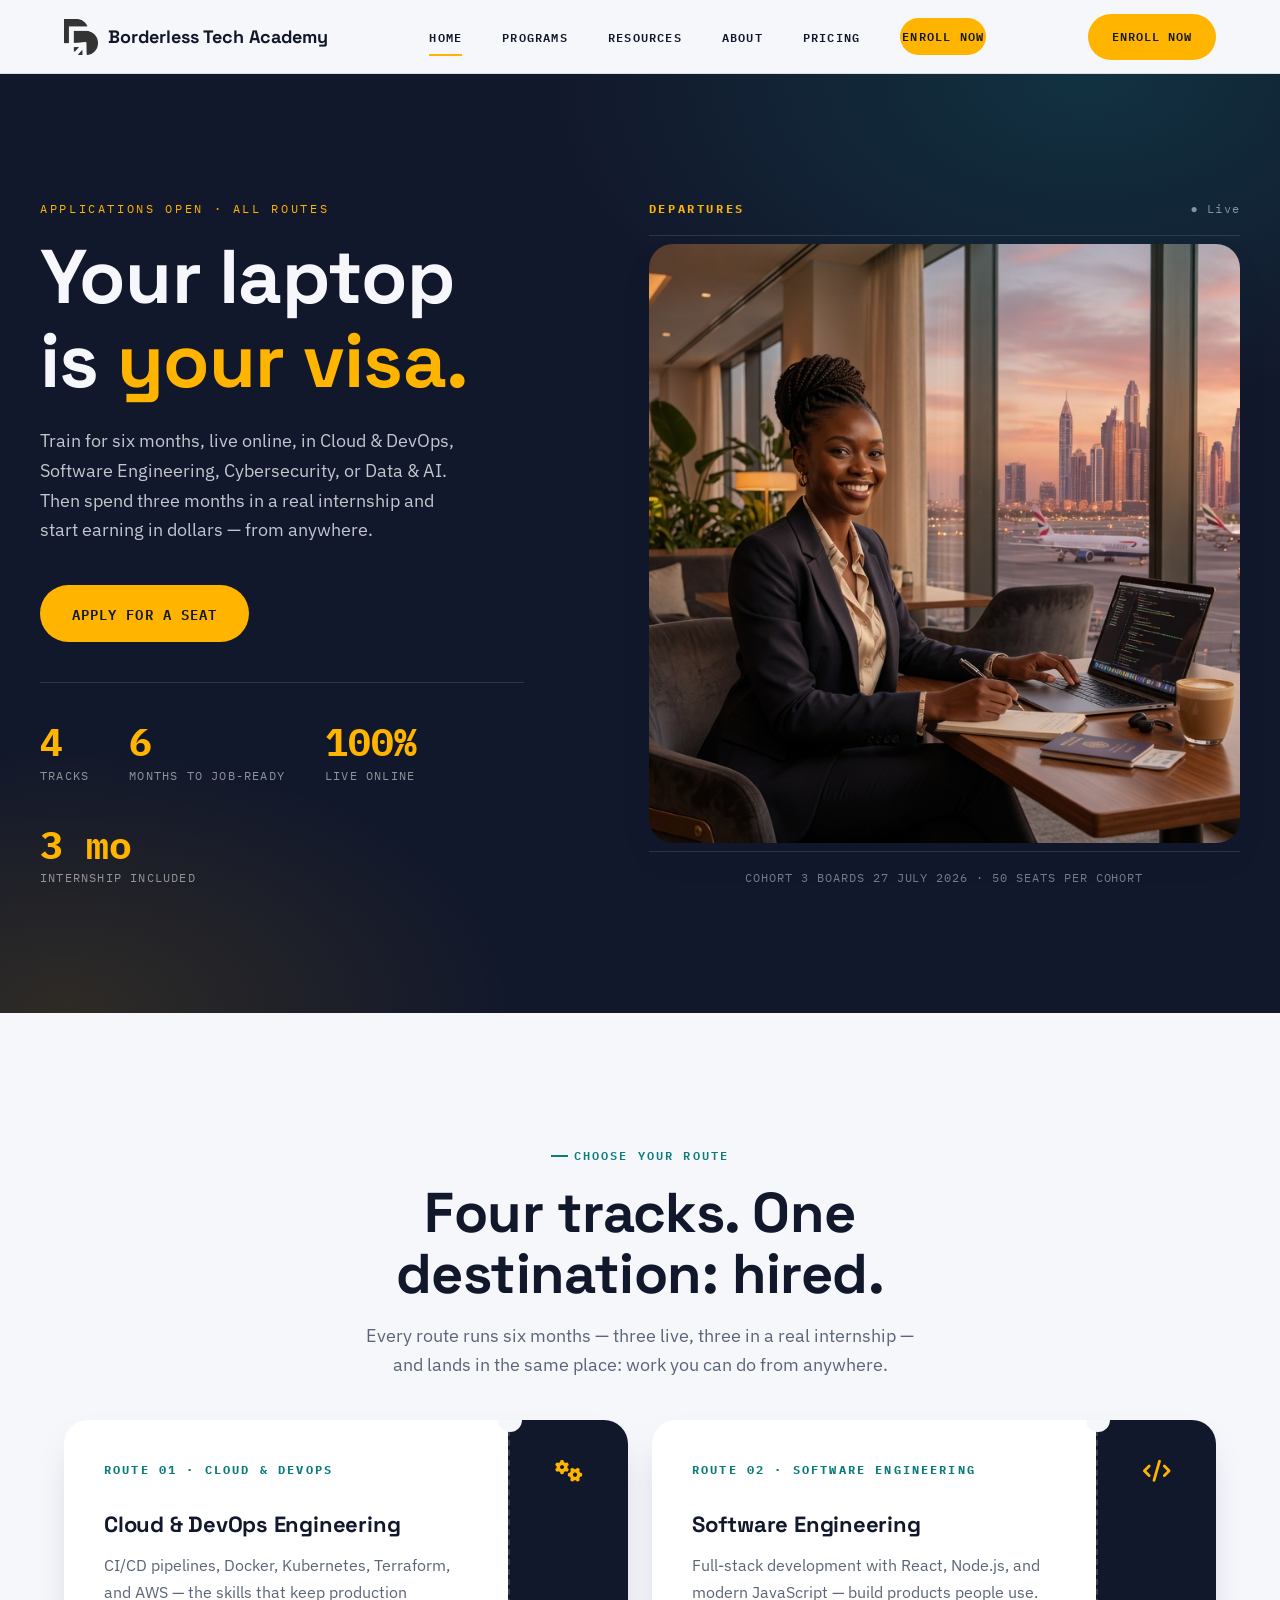
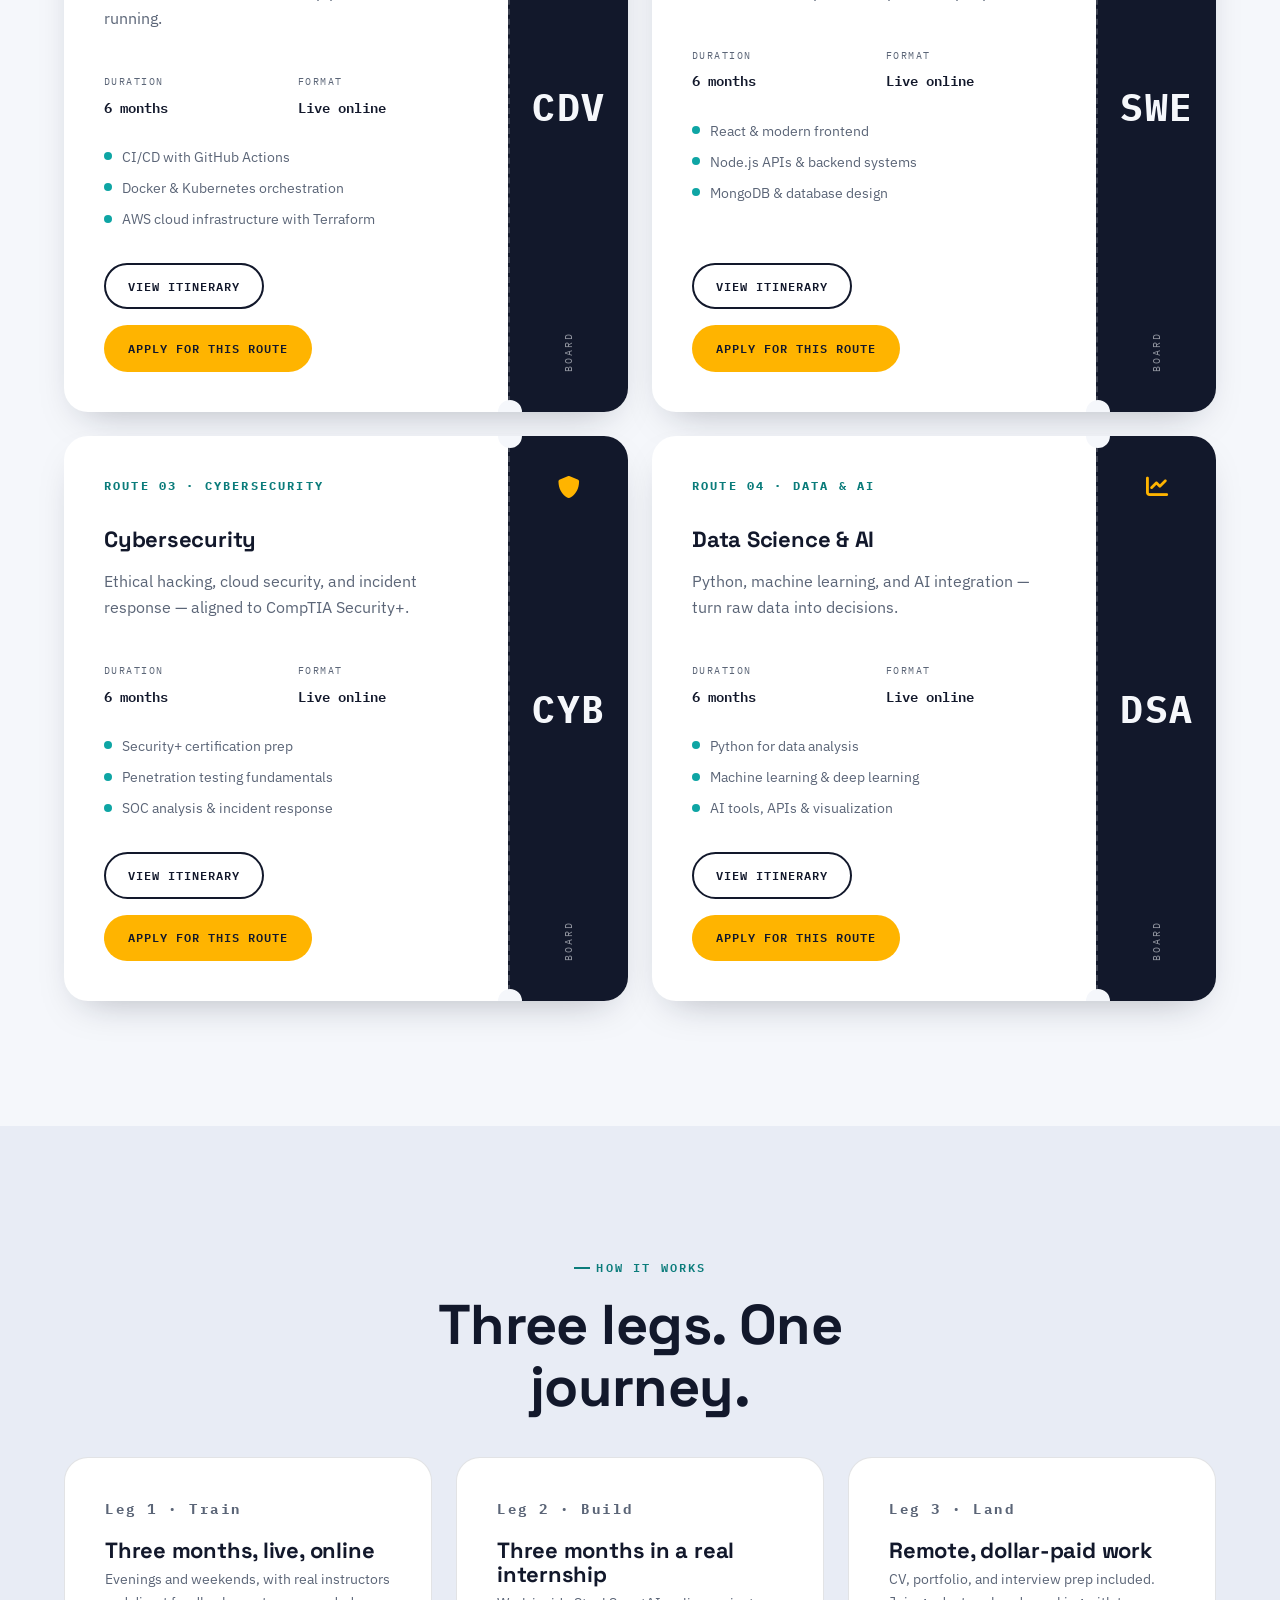
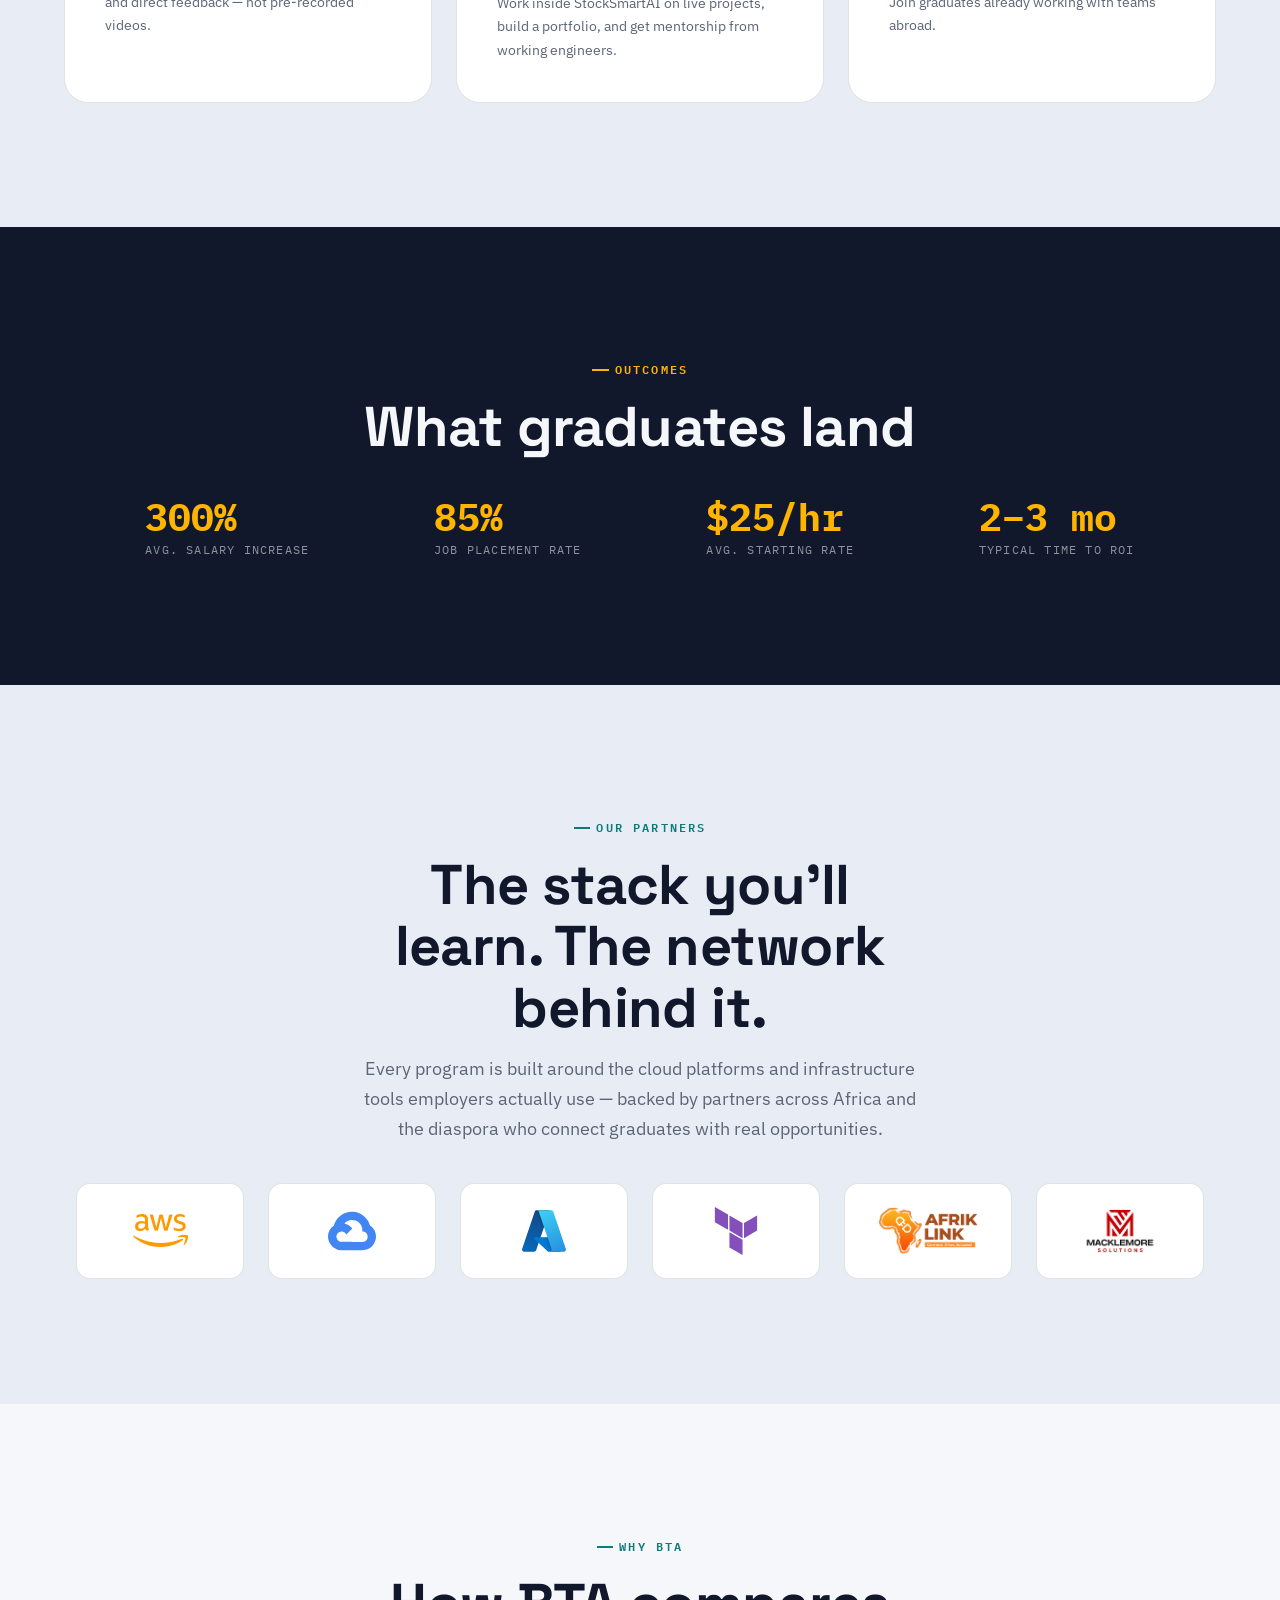
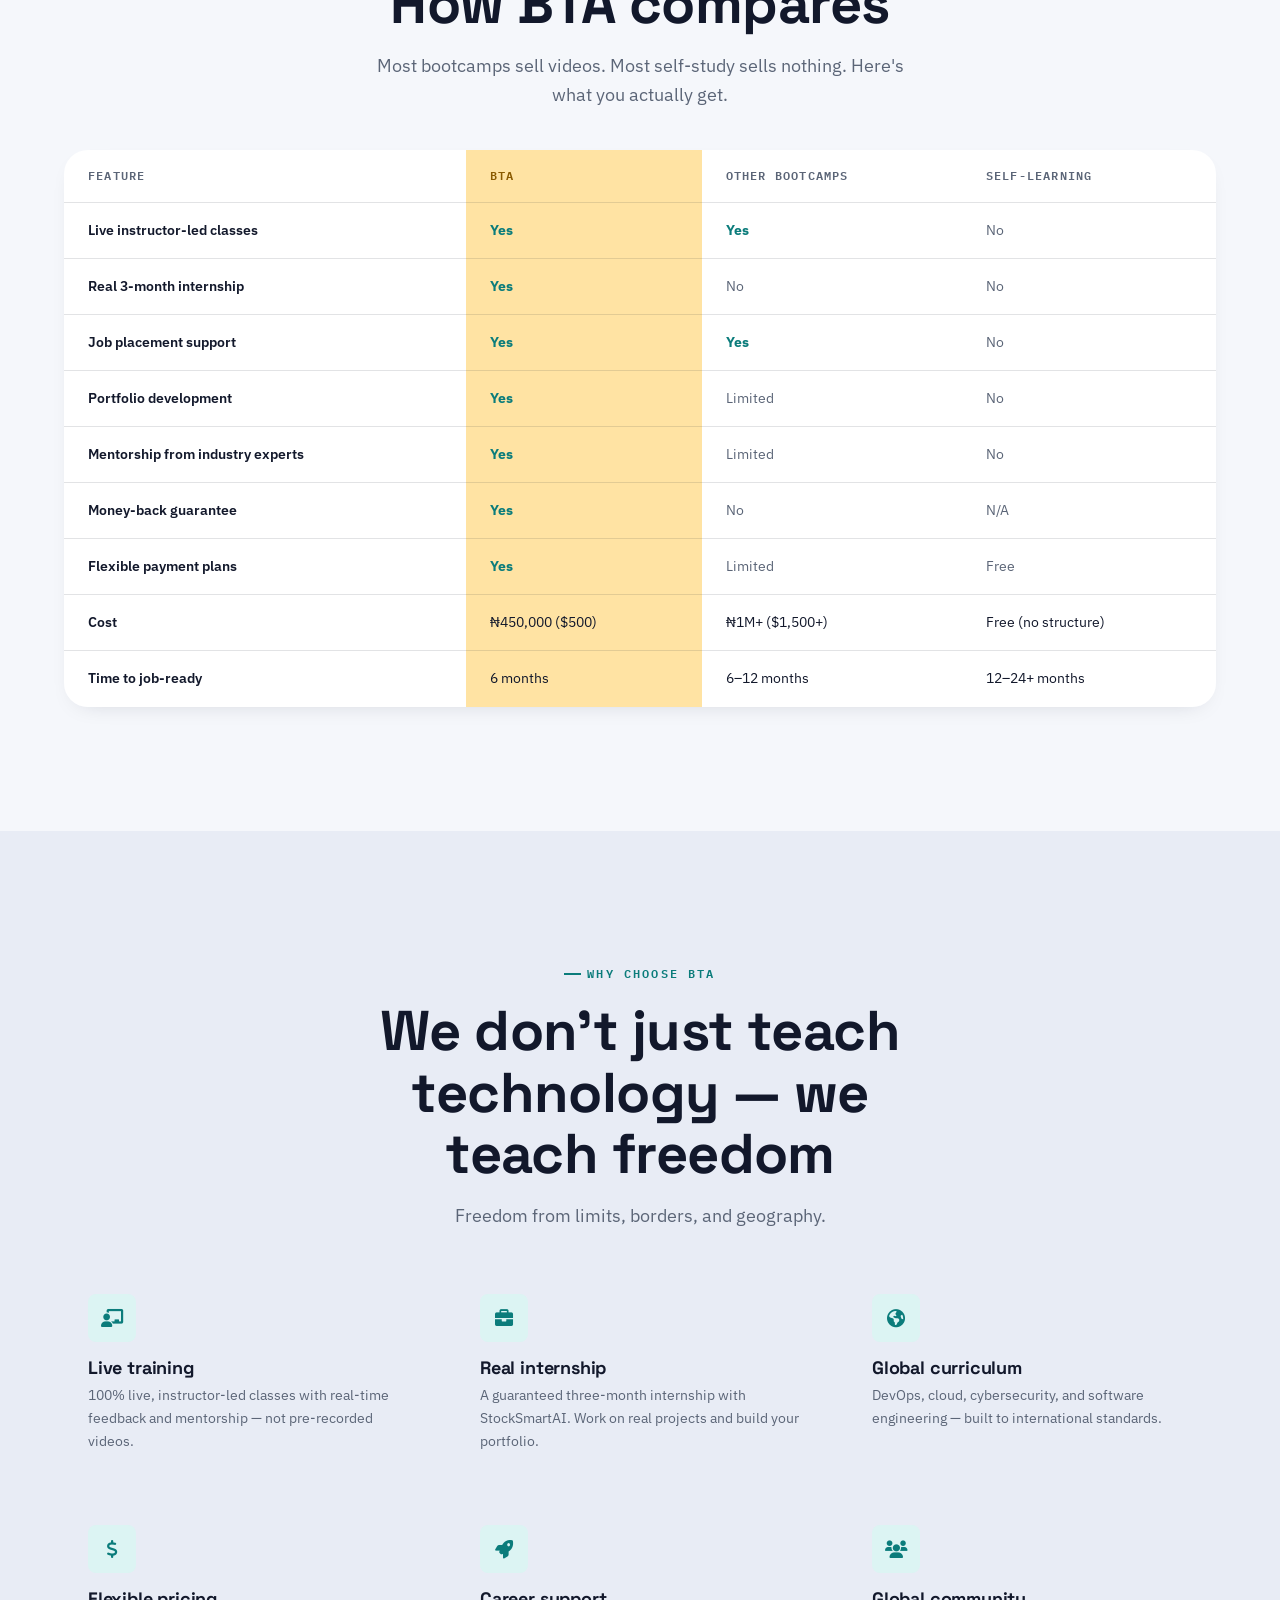
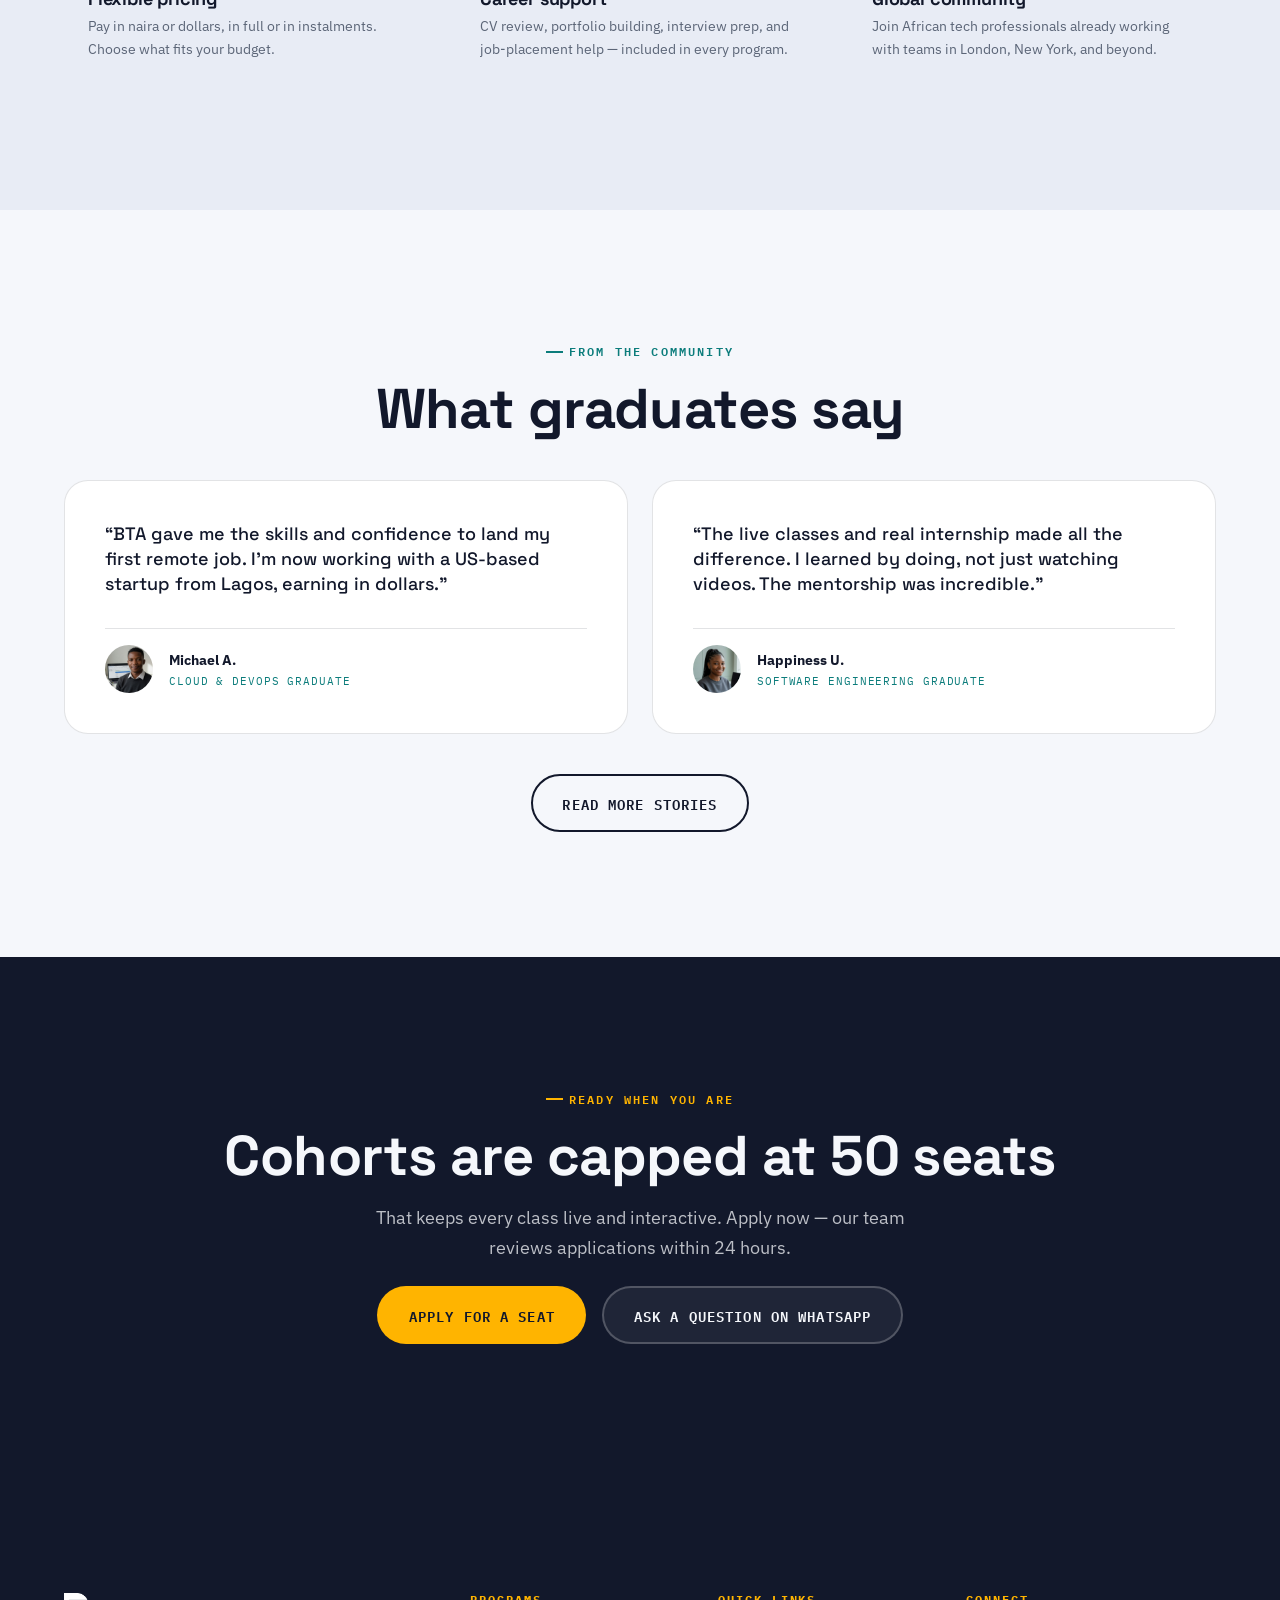
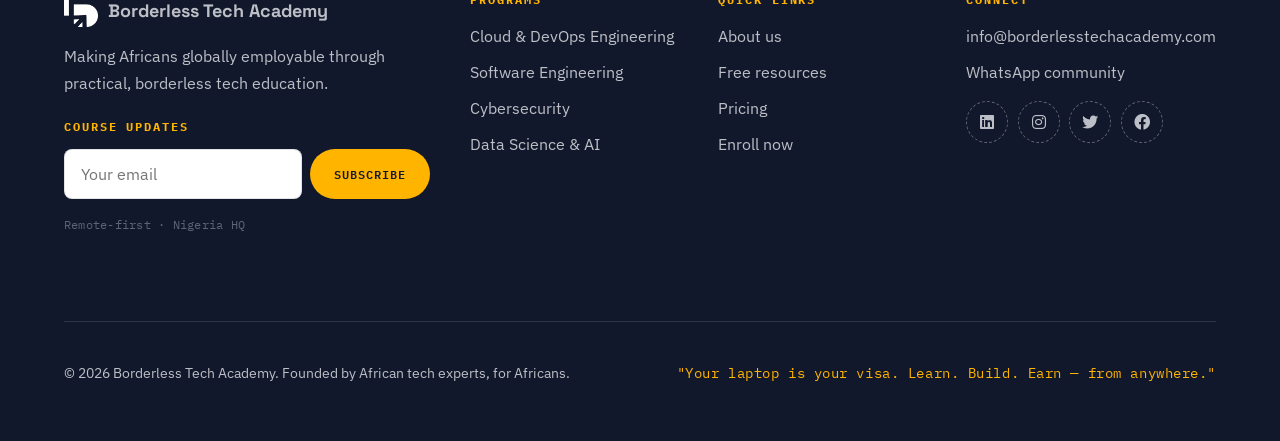
==== index.html @ c3135769 "added enhancements to the index and program pages" ====
<!DOCTYPE html>
<html lang="en">

<head>
    <meta charset="UTF-8">
    <meta name="viewport" content="width=device-width, initial-scale=1.0">
    <meta name="description"
        content="Train for six months, live online, in Cloud & DevOps, Software Engineering, Cybersecurity, or Data Science & AI. Get a 3-month internship and start earning in dollars — from anywhere in Africa.">
    <meta name="keywords"
        content="tech bootcamp Africa, learn coding Nigeria, DevOps training, software engineering course, cybersecurity certification, data science bootcamp, remote tech jobs, earn in dollars">
    <title>Borderless Tech Academy — Your Laptop Is Your Visa</title>

    <!-- Google tag (gtag.js) -->
    <script async src="https://www.googletagmanager.com/gtag/js?id=G-RQ1M56GVE9"></script>
    <script>
        window.dataLayer = window.dataLayer || [];
        function gtag() { dataLayer.push(arguments); }
        gtag('js', new Date());
        gtag('config', 'G-RQ1M56GVE9');
    </script>

    <!-- Facebook Pixel Code -->
    <script>
        !function (f, b, e, v, n, t, s) {
            if (f.fbq) return; n = f.fbq = function () {
                n.callMethod ?
                    n.callMethod.apply(n, arguments) : n.queue.push(arguments)
            };
            if (!f._fbq) f._fbq = n; n.push = n; n.loaded = !0; n.version = '2.0';
            n.queue = []; t = b.createElement(e); t.async = !0;
            t.src = v; s = b.getElementsByTagName(e)[0];
            s.parentNode.insertBefore(t, s)
        }(window, document, 'script',
            'https://connect.facebook.net/en_US/fbevents.js');
        fbq('init', 'YOUR_PIXEL_ID'); // Replace with actual Facebook Pixel ID
        fbq('track', 'PageView');
    </script>
    <noscript><img height="1" width="1" style="display:none"
            src="https://www.facebook.com/tr?id=YOUR_PIXEL_ID&ev=PageView&noscript=1" /></noscript>

    <link rel="preconnect" href="https://fonts.googleapis.com">
    <link rel="preconnect" href="https://fonts.gstatic.com" crossorigin>
    <link href="https://fonts.googleapis.com/css2?family=IBM+Plex+Mono:wght@400;500;600&family=IBM+Plex+Sans:ital,wght@0,400;0,500;0,600;0,700;1,400&family=Space+Grotesk:wght@500;600;700;800&display=swap" rel="stylesheet">
    <link rel="stylesheet" href="https://cdnjs.cloudflare.com/ajax/libs/font-awesome/6.0.0/css/all.min.css">
    <link rel="stylesheet" href="css/styles.css">
</head>

<body>

    <!-- Navigation -->
    <nav class="nav" aria-label="Primary">
        <div class="nav__inner">
            <a class="nav__brand" href="index.html">
                <img src="images/LOGO ICON (black).png" alt="" width="36" height="36">
                Borderless Tech Academy
            </a>
            <ul class="nav__links" id="nav-links">
                <li><a href="index.html">Home</a></li>
                <li><a href="programs.html">Programs</a></li>
                <li><a href="resources.html">Resources</a></li>
                <li><a href="about.html">About</a></li>
                <li><a href="pricing.html">Pricing</a></li>
                <li><a href="enroll.html" class="btn btn--primary btn--sm">Enroll now</a></li>
            </ul>
            <div class="nav__actions">
                <a class="btn btn--primary btn--sm" href="enroll.html">Enroll now</a>
            </div>
            <button class="nav__toggle" aria-label="Open menu" aria-expanded="false" aria-controls="nav-links">
                <svg viewBox="0 0 24 24" fill="none" stroke="currentColor" stroke-width="2" stroke-linecap="round"><line x1="3" y1="6" x2="21" y2="6"/><line x1="3" y1="12" x2="21" y2="12"/><line x1="3" y1="18" x2="21" y2="18"/></svg>
            </button>
        </div>
    </nav>

    <!-- Hero -->
    <header class="hero">
        <div class="container hero__inner">
            <div>
                <p class="hero__kicker">Applications open &middot; all routes</p>
                <h1>Your laptop is <span class="accent">your visa.</span></h1>
                <p class="hero__lead">Train for six months, live online, in Cloud &amp; DevOps, Software Engineering, Cybersecurity, or Data &amp; AI. Then spend three months in a real internship and start earning in dollars &mdash; from anywhere.</p>
                <div class="btn-row">
                    <a class="btn btn--primary" href="enroll.html">Apply for a seat</a>
                    <a class="btn btn--secondary" href="programs.html">See the routes</a>
                </div>
                <div class="hero__meta">
                    <div class="hero__meta-item"><span class="num">4</span><span class="label">Tracks</span></div>
                    <div class="hero__meta-item"><span class="num">6</span><span class="label">Months to job-ready</span></div>
                    <div class="hero__meta-item"><span class="num">100%</span><span class="label">Live online</span></div>
                    <div class="hero__meta-item"><span class="num">3 mo</span><span class="label">Internship included</span></div>
                </div>
            </div>
            <div class="board" data-board aria-label="Sample cohort departures">
                <div class="board__header">
                    <span class="board__title">Departures</span>
                    <span class="board__clock">&#9679; Live</span>
                </div>
                <img src="images/bta-hero-departures.jpg" alt="Confident young African professional working on her laptop in a luxurious modern global workspace overlooking a stunning city skyline at golden hour, embodying the power of 'your laptop is your visa' to remote opportunity and global careers" loading="lazy">
                <div class="board__foot">Cohort 3 boards 27 July 2026 &middot; 50 seats per cohort</div>
            </div>
        </div>
    </header>

    <!-- Programs preview -->
    <section class="section section--paper" id="programs-preview">
        <div class="container">
            <div class="section__head section__head--center">
                <p class="eyebrow">Choose your route</p>
                <h2>Four tracks. One destination: hired.</h2>
                <p class="lead">Every route runs six months &mdash; three live, three in a real internship &mdash; and lands in the same place: work you can do from anywhere.</p>
            </div>
            <div class="grid grid--2 reveal">
                <article class="ticket">
                    <div class="ticket__body">
                        <p class="ticket__route">Route 01 &middot; Cloud &amp; DevOps</p>
                        <h3 class="ticket__title">Cloud &amp; DevOps Engineering</h3>
                        <p class="muted">CI/CD pipelines, Docker, Kubernetes, Terraform, and AWS &mdash; the skills that keep production running.</p>
                        <div class="ticket__fields">
                            <div class="ticket__field"><span class="k">Duration</span><span class="v">6 months</span></div>
                            <div class="ticket__field"><span class="k">Format</span><span class="v">Live online</span></div>
                        </div>
                        <ul class="ticket__list">
                            <li>CI/CD with GitHub Actions</li>
                            <li>Docker &amp; Kubernetes orchestration</li>
                            <li>AWS cloud infrastructure with Terraform</li>
                        </ul>
                        <div class="ticket__actions">
                            <a class="btn btn--secondary btn--sm" href="programs.html#cloud-devops">View itinerary</a>
                            <a class="btn btn--primary btn--sm" href="enroll.html">Apply for this route</a>
                        </div>
                    </div>
                    <div class="ticket__stub">
                        <i class="fas fa-cogs ticket__stub-icon" aria-hidden="true"></i>
                        <span class="ticket__stub-code">CDV</span>
                        <span class="ticket__stub-label">Board</span>
                    </div>
                </article>

                <article class="ticket">
                    <div class="ticket__body">
                        <p class="ticket__route">Route 02 &middot; Software Engineering</p>
                        <h3 class="ticket__title">Software Engineering</h3>
                        <p class="muted">Full-stack development with React, Node.js, and modern JavaScript &mdash; build products people use.</p>
                        <div class="ticket__fields">
                            <div class="ticket__field"><span class="k">Duration</span><span class="v">6 months</span></div>
                            <div class="ticket__field"><span class="k">Format</span><span class="v">Live online</span></div>
                        </div>
                        <ul class="ticket__list">
                            <li>React &amp; modern frontend</li>
                            <li>Node.js APIs &amp; backend systems</li>
                            <li>MongoDB &amp; database design</li>
                        </ul>
                        <div class="ticket__actions">
                            <a class="btn btn--secondary btn--sm" href="programs.html#software-engineering">View itinerary</a>
                            <a class="btn btn--primary btn--sm" href="enroll.html">Apply for this route</a>
                        </div>
                    </div>
                    <div class="ticket__stub">
                        <i class="fas fa-code ticket__stub-icon" aria-hidden="true"></i>
                        <span class="ticket__stub-code">SWE</span>
                        <span class="ticket__stub-label">Board</span>
                    </div>
                </article>

                <article class="ticket">
                    <div class="ticket__body">
                        <p class="ticket__route">Route 03 &middot; Cybersecurity</p>
                        <h3 class="ticket__title">Cybersecurity</h3>
                        <p class="muted">Ethical hacking, cloud security, and incident response &mdash; aligned to CompTIA Security+.</p>
                        <div class="ticket__fields">
                            <div class="ticket__field"><span class="k">Duration</span><span class="v">6 months</span></div>
                            <div class="ticket__field"><span class="k">Format</span><span class="v">Live online</span></div>
                        </div>
                        <ul class="ticket__list">
                            <li>Security+ certification prep</li>
                            <li>Penetration testing fundamentals</li>
                            <li>SOC analysis &amp; incident response</li>
                        </ul>
                        <div class="ticket__actions">
                            <a class="btn btn--secondary btn--sm" href="programs.html#cybersecurity">View itinerary</a>
                            <a class="btn btn--primary btn--sm" href="enroll.html">Apply for this route</a>
                        </div>
                    </div>
                    <div class="ticket__stub">
                        <i class="fas fa-shield-alt ticket__stub-icon" aria-hidden="true"></i>
                        <span class="ticket__stub-code">CYB</span>
                        <span class="ticket__stub-label">Board</span>
                    </div>
                </article>

                <article class="ticket">
                    <div class="ticket__body">
                        <p class="ticket__route">Route 04 &middot; Data &amp; AI</p>
                        <h3 class="ticket__title">Data Science &amp; AI</h3>
                        <p class="muted">Python, machine learning, and AI integration &mdash; turn raw data into decisions.</p>
                        <div class="ticket__fields">
                            <div class="ticket__field"><span class="k">Duration</span><span class="v">6 months</span></div>
                            <div class="ticket__field"><span class="k">Format</span><span class="v">Live online</span></div>
                        </div>
                        <ul class="ticket__list">
                            <li>Python for data analysis</li>
                            <li>Machine learning &amp; deep learning</li>
                            <li>AI tools, APIs &amp; visualization</li>
                        </ul>
                        <div class="ticket__actions">
                            <a class="btn btn--secondary btn--sm" href="programs.html#data-ai">View itinerary</a>
                            <a class="btn btn--primary btn--sm" href="enroll.html">Apply for this route</a>
                        </div>
                    </div>
                    <div class="ticket__stub">
                        <i class="fas fa-chart-line ticket__stub-icon" aria-hidden="true"></i>
                        <span class="ticket__stub-code">DSA</span>
                        <span class="ticket__stub-label">Board</span>
                    </div>
                </article>
            </div>
        </div>
    </section>

    <!-- Itinerary -->
    <section class="section section--alt">
        <div class="container">
            <div class="section__head section__head--center">
                <p class="eyebrow">How it works</p>
                <h2>Three legs. One journey.</h2>
            </div>
            <div class="itinerary reveal">
                <div class="leg">
                    <p class="leg__num">Leg 1 &middot; Train</p>
                    <h3>Three months, live, online</h3>
                    <p>Evenings and weekends, with real instructors and direct feedback &mdash; not pre-recorded videos.</p>
                </div>
                <div class="leg">
                    <p class="leg__num">Leg 2 &middot; Build</p>
                    <h3>Three months in a real internship</h3>
                    <p>Work inside StockSmartAI on live projects, build a portfolio, and get mentorship from working engineers.</p>
                </div>
                <div class="leg">
                    <p class="leg__num">Leg 3 &middot; Land</p>
                    <h3>Remote, dollar-paid work</h3>
                    <p>CV, portfolio, and interview prep included. Join graduates already working with teams abroad.</p>
                </div>
            </div>
        </div>
    </section>

    <!-- Impact -->
    <section class="section section--dark">
        <div class="container">
            <div class="section__head section__head--center">
                <p class="eyebrow">Outcomes</p>
                <h2>What graduates land</h2>
            </div>
            <div class="hero__meta reveal" style="border-top:none; padding-top:0; justify-content:center; gap: var(--space-2xl);">
                <div class="hero__meta-item"><span class="num">300%</span><span class="label">Avg. salary increase</span></div>
                <div class="hero__meta-item"><span class="num">85%</span><span class="label">Job placement rate</span></div>
                <div class="hero__meta-item"><span class="num">$25/hr</span><span class="label">Avg. starting rate</span></div>
                <div class="hero__meta-item"><span class="num">2&ndash;3 mo</span><span class="label">Typical time to ROI</span></div>
            </div>
        </div>
    </section>

    <!-- Partners -->
    <section class="section section--alt">
        <div class="container">
            <div class="section__head section__head--center">
                <p class="eyebrow">Our partners</p>
                <h2>The stack you'll learn. The network behind it.</h2>
                <p class="lead">Every program is built around the cloud platforms and infrastructure tools employers actually use &mdash; backed by partners across Africa and the diaspora who connect graduates with real opportunities.</p>
            </div>
            <div class="partners reveal">
                <div class="partner"><i class="fab fa-aws" aria-hidden="true"></i><span class="visually-hidden">Amazon Web Services</span></div>
                <div class="partner"><img src="images/partners/gcp.svg" alt="Google Cloud" loading="lazy"></div>
                <div class="partner"><img src="images/partners/azure.svg" alt="Microsoft Azure" loading="lazy"></div>
                <div class="partner"><img src="images/partners/terraform.svg" alt="Terraform" loading="lazy"></div>
                <div class="partner"><img src="images/partners/afriklink.png" alt="AfrikLink" loading="lazy"></div>
                <div class="partner"><img src="images/partners/macklemore.png" alt="Macklemore Solutions" loading="lazy"></div>
            </div>
        </div>
    </section>

    <!-- Comparison -->
    <section class="section section--paper">
        <div class="container">
            <div class="section__head section__head--center">
                <p class="eyebrow">Why BTA</p>
                <h2>How BTA compares</h2>
                <p class="lead">Most bootcamps sell videos. Most self-study sells nothing. Here's what you actually get.</p>
            </div>
            <div class="compare-wrap reveal">
                <table class="compare">
                    <thead>
                        <tr>
                            <th>Feature</th>
                            <th class="is-highlight">BTA</th>
                            <th>Other bootcamps</th>
                            <th>Self-learning</th>
                        </tr>
                    </thead>
                    <tbody>
                        <tr>
                            <td>Live instructor-led classes</td>
                            <td class="is-highlight yes">Yes</td>
                            <td class="yes">Yes</td>
                            <td class="no">No</td>
                        </tr>
                        <tr>
                            <td>Real 3-month internship</td>
                            <td class="is-highlight yes">Yes</td>
                            <td class="no">No</td>
                            <td class="no">No</td>
                        </tr>
                        <tr>
                            <td>Job placement support</td>
                            <td class="is-highlight yes">Yes</td>
                            <td class="yes">Yes</td>
                            <td class="no">No</td>
                        </tr>
                        <tr>
                            <td>Portfolio development</td>
                            <td class="is-highlight yes">Yes</td>
                            <td class="no">Limited</td>
                            <td class="no">No</td>
                        </tr>
                        <tr>
                            <td>Mentorship from industry experts</td>
                            <td class="is-highlight yes">Yes</td>
                            <td class="no">Limited</td>
                            <td class="no">No</td>
                        </tr>
                        <tr>
                            <td>Money-back guarantee</td>
                            <td class="is-highlight yes">Yes</td>
                            <td class="no">No</td>
                            <td class="no">N/A</td>
                        </tr>
                        <tr>
                            <td>Flexible payment plans</td>
                            <td class="is-highlight yes">Yes</td>
                            <td class="no">Limited</td>
                            <td class="no">Free</td>
                        </tr>
                        <tr>
                            <td>Cost</td>
                            <td class="is-highlight">&#8358;450,000 ($500)</td>
                            <td>&#8358;1M+ ($1,500+)</td>
                            <td>Free (no structure)</td>
                        </tr>
                        <tr>
                            <td>Time to job-ready</td>
                            <td class="is-highlight">6 months</td>
                            <td>6&ndash;12 months</td>
                            <td>12&ndash;24+ months</td>
                        </tr>
                    </tbody>
                </table>
            </div>
        </div>
    </section>

    <!-- Why choose BTA -->
    <section class="section section--alt">
        <div class="container">
            <div class="section__head section__head--center">
                <p class="eyebrow">Why choose BTA</p>
                <h2>We don't just teach technology &mdash; we teach freedom</h2>
                <p class="lead">Freedom from limits, borders, and geography.</p>
            </div>
            <div class="grid grid--3 reveal">
                <div class="feature">
                    <div class="feature__icon"><i class="fas fa-chalkboard-teacher" aria-hidden="true"></i></div>
                    <h3>Live training</h3>
                    <p>100% live, instructor-led classes with real-time feedback and mentorship &mdash; not pre-recorded videos.</p>
                </div>
                <div class="feature">
                    <div class="feature__icon"><i class="fas fa-briefcase" aria-hidden="true"></i></div>
                    <h3>Real internship</h3>
                    <p>A guaranteed three-month internship with StockSmartAI. Work on real projects and build your portfolio.</p>
                </div>
                <div class="feature">
                    <div class="feature__icon"><i class="fas fa-globe-americas" aria-hidden="true"></i></div>
                    <h3>Global curriculum</h3>
                    <p>DevOps, cloud, cybersecurity, and software engineering &mdash; built to international standards.</p>
                </div>
                <div class="feature">
                    <div class="feature__icon"><i class="fas fa-dollar-sign" aria-hidden="true"></i></div>
                    <h3>Flexible pricing</h3>
                    <p>Pay in naira or dollars, in full or in instalments. Choose what fits your budget.</p>
                </div>
                <div class="feature">
                    <div class="feature__icon"><i class="fas fa-rocket" aria-hidden="true"></i></div>
                    <h3>Career support</h3>
                    <p>CV review, portfolio building, interview prep, and job-placement help &mdash; included in every program.</p>
                </div>
                <div class="feature">
                    <div class="feature__icon"><i class="fas fa-users" aria-hidden="true"></i></div>
                    <h3>Global community</h3>
                    <p>Join African tech professionals already working with teams in London, New York, and beyond.</p>
                </div>
            </div>
        </div>
    </section>

    <!-- Testimonials -->
    <section class="section section--paper">
        <div class="container">
            <div class="section__head section__head--center">
                <p class="eyebrow">From the community</p>
                <h2>What graduates say</h2>
            </div>
            <div class="grid grid--2 reveal">
                <article class="testimonial">
                    <p class="testimonial__quote">&ldquo;BTA gave me the skills and confidence to land my first remote job. I'm now working with a US-based startup from Lagos, earning in dollars.&rdquo;</p>
                    <div class="testimonial__person">
                        <img src="images/bta-devops-headshot-02.jpg" alt="Michael A., Borderless Tech Academy Cloud &amp; DevOps graduate" loading="lazy">
                        <div>
                            <div class="name">Michael A.</div>
                            <div class="role">Cloud &amp; DevOps graduate</div>
                        </div>
                    </div>
                </article>
                <article class="testimonial">
                    <p class="testimonial__quote">&ldquo;The live classes and real internship made all the difference. I learned by doing, not just watching videos. The mentorship was incredible.&rdquo;</p>
                    <div class="testimonial__person">
                        <img src="images/bta-student-headshot-01.jpg" alt="Happiness U., Borderless Tech Academy Software Engineering graduate" loading="lazy">
                        <div>
                            <div class="name">Happiness U.</div>
                            <div class="role">Software Engineering graduate</div>
                        </div>
                    </div>
                </article>
            </div>
            <p class="text-center mt-lg"><a class="btn btn--secondary" href="about.html#testimonials">Read more stories</a></p>
        </div>
    </section>

    <!-- Final CTA -->
    <section class="section section--dark">
        <div class="container text-center">
            <p class="eyebrow" style="justify-content:center;">Ready when you are</p>
            <h2>Cohorts are capped at 50 seats</h2>
            <p class="lead" style="margin-inline:auto; max-width:50ch;">That keeps every class live and interactive. Apply now &mdash; our team reviews applications within 24 hours.</p>
            <div class="btn-row" style="justify-content:center; margin-top: var(--space-md);">
                <a class="btn btn--primary" href="enroll.html">Apply for a seat</a>
                <a class="btn btn--ghost" href="https://wa.me/2348103734621" target="_blank" rel="noopener">Ask a question on WhatsApp</a>
            </div>
        </div>
    </section>

    <!-- Footer -->
    <footer class="footer">
        <div class="container">
            <div class="footer__grid">
                <div>
                    <a class="footer__brand" href="index.html">
                        <img src="images/LOGO ICON (white).png" alt="" width="34" height="34">
                        Borderless Tech Academy
                    </a>
                    <p>Making Africans globally employable through practical, borderless tech education.</p>
                    <h4 style="margin-top: var(--space-md);">Course updates</h4>
                    <form class="newsletter-form" data-formspree data-success="Subscribed — watch your inbox." action="https://formspree.io/f/movygqnj" method="POST">
                        <input type="hidden" name="form_type" value="newsletter">
                        <div class="field" style="flex-direction:row; gap:0.5rem;">
                            <label class="visually-hidden" for="newsletter-email">Email address</label>
                            <input type="email" id="newsletter-email" name="email" placeholder="Your email" required style="flex:1;">
                            <button type="submit" class="btn btn--primary btn--sm">Subscribe</button>
                        </div>
                        <p class="form-status" role="status"></p>
                    </form>
                    <p class="form-note" style="margin-top: var(--space-sm);">Remote-first &middot; Nigeria HQ</p>
                </div>
                <div>
                    <h4>Programs</h4>
                    <ul>
                        <li><a href="programs.html#cloud-devops">Cloud &amp; DevOps Engineering</a></li>
                        <li><a href="programs.html#software-engineering">Software Engineering</a></li>
                        <li><a href="programs.html#cybersecurity">Cybersecurity</a></li>
                        <li><a href="programs.html#data-ai">Data Science &amp; AI</a></li>
                    </ul>
                </div>
                <div>
                    <h4>Quick links</h4>
                    <ul>
                        <li><a href="about.html">About us</a></li>
                        <li><a href="resources.html">Free resources</a></li>
                        <li><a href="pricing.html">Pricing</a></li>
                        <li><a href="enroll.html">Enroll now</a></li>
                    </ul>
                </div>
                <div>
                    <h4>Connect</h4>
                    <ul>
                        <li><a href="mailto:info@borderlesstechacademy.com">info@borderlesstechacademy.com</a></li>
                        <li><a href="https://wa.me/2348103734621" target="_blank" rel="noopener">WhatsApp community</a></li>
                    </ul>
                    <div class="stamps">
                        <a href="https://www.linkedin.com/company/borderlesstechacademy" target="_blank" rel="noopener" aria-label="LinkedIn"><i class="fab fa-linkedin" aria-hidden="true"></i></a>
                        <a href="https://www.instagram.com/borderlesstechacademy" target="_blank" rel="noopener" aria-label="Instagram"><i class="fab fa-instagram" aria-hidden="true"></i></a>
                        <a href="https://x.com/bta_tech_99" target="_blank" rel="noopener" aria-label="X (Twitter)"><i class="fab fa-twitter" aria-hidden="true"></i></a>
                        <a href="https://facebook.com/borderlesstechacademe" target="_blank" rel="noopener" aria-label="Facebook"><i class="fab fa-facebook" aria-hidden="true"></i></a>
                    </div>
                </div>
            </div>
            <div class="footer__bottom">
                <p>&copy; 2026 Borderless Tech Academy. Founded by African tech experts, for Africans.</p>
                <p class="footer__tagline">"Your laptop is your visa. Learn. Build. Earn &mdash; from anywhere."</p>
            </div>
        </div>
    </footer>

    <!-- Mobile sticky CTA -->
    <div class="sticky-cta">
        <span>50 seats per cohort &middot; apply today</span>
        <a class="btn btn--primary btn--sm" href="enroll.html">Apply now</a>
    </div>

    <script src="js/main.js"></script>
</body>

</html>
---- css/styles.css ----
/* =================================================================
   Borderless Tech Academy — Design System
   Concept: "Your Laptop Is Your Visa" — a departures-board /
   boarding-pass visual language for a global remote-tech academy.
   ================================================================= */

:root {
  /* ---- Color tokens ---- */
  --ink: #12182B;          /* night-sky navy — primary dark surface */
  --ink-soft: #1C2444;      /* lighter navy — panels on dark */
  --ink-line: rgba(255, 255, 255, 0.12);
  --paper: #F5F7FB;         /* cool pale background */
  --paper-dim: #E8ECF5;     /* card / zebra surface on paper */
  --white: #FFFFFF;
  --amber: #FFB400;         /* departures-board amber — primary accent */
  --amber-soft: #FFE3A3;
  --teal: #0EA5A4;          /* boarding-pass teal — secondary accent */
  --teal-text: #0B7C7B;     /* AA-safe teal for text/links on light */
  --teal-tint: #DCF4F3;
  --stamp: #E2483D;         /* visa-stamp red — sparing emphasis */
  --stamp-text: #C13327;    /* AA-safe red for text on light */
  --stamp-tint: #FBE2DF;
  --slate: #5B6577;         /* secondary text on paper */
  --line: rgba(18, 24, 43, 0.12);

  /* ---- Typography ---- */
  --font-display: 'Space Grotesk', sans-serif;
  --font-body: 'IBM Plex Sans', sans-serif;
  --font-mono: 'IBM Plex Mono', monospace;

  --text-xs: 0.75rem;
  --text-sm: 0.875rem;
  --text-base: 1rem;
  --text-lg: 1.125rem;
  --text-xl: 1.375rem;
  --text-2xl: clamp(1.75rem, 1.4rem + 1.2vw, 2.5rem);
  --text-3xl: clamp(2.25rem, 1.7rem + 2.4vw, 3.5rem);
  --text-4xl: clamp(2.75rem, 1.9rem + 4vw, 4.75rem);

  /* ---- Spacing ---- */
  --space-2xs: 0.375rem;
  --space-xs: 0.625rem;
  --space-sm: 1rem;
  --space-md: 1.5rem;
  --space-lg: 2.5rem;
  --space-xl: clamp(3rem, 2.2rem + 4vw, 6rem);
  --space-2xl: clamp(4rem, 3rem + 6vw, 8rem);

  /* ---- Misc ---- */
  --radius-sm: 8px;
  --radius-md: 14px;
  --radius-lg: 24px;
  --radius-pill: 999px;
  --shadow-card: 0 16px 40px -20px rgba(18, 24, 43, 0.35);
  --shadow-soft: 0 8px 24px -16px rgba(18, 24, 43, 0.25);
  --ease: cubic-bezier(0.4, 0, 0.2, 1);
  --container-w: 1200px;
}

/* =================================================================
   Reset & base
   ================================================================= */

*, *::before, *::after { box-sizing: border-box; }

html { scroll-behavior: smooth; }

body {
  margin: 0;
  font-family: var(--font-body);
  font-size: var(--text-base);
  line-height: 1.65;
  color: var(--ink);
  background: var(--paper);
  -webkit-font-smoothing: antialiased;
}

img { max-width: 100%; display: block; }

a { color: var(--teal-text); text-decoration: none; }
a:hover { text-decoration: underline; }

h1, h2, h3, h4 {
  font-family: var(--font-display);
  font-weight: 700;
  line-height: 1.1;
  margin: 0 0 var(--space-sm);
  letter-spacing: -0.01em;
}

h1 { font-size: var(--text-4xl); font-weight: 800; }
h2 { font-size: var(--text-3xl); }
h3 { font-size: var(--text-xl); }
h4 { font-size: var(--text-lg); }

p { margin: 0 0 var(--space-sm); }
p:last-child { margin-bottom: 0; }

ul, ol { padding-left: 1.25em; }

button { font-family: inherit; }

/* Visible focus ring everywhere, including custom components */
:focus-visible {
  outline: 3px solid var(--teal);
  outline-offset: 3px;
  border-radius: 4px;
}
.section--dark :focus-visible,
.board :focus-visible {
  outline-color: var(--amber);
}

.visually-hidden {
  position: absolute;
  width: 1px; height: 1px;
  overflow: hidden;
  clip: rect(0 0 0 0);
  white-space: nowrap;
}

/* =================================================================
   Layout primitives
   ================================================================= */

.container {
  width: 100%;
  max-width: var(--container-w);
  margin: 0 auto;
  padding: 0 var(--space-md);
}

.section {
  padding: var(--space-2xl) 0;
}

.section--tight { padding: var(--space-xl) 0; }

.section--dark {
  background: var(--ink);
  color: var(--paper);
}
.section--dark .slate-text { color: rgba(245, 247, 251, 0.65); }

.section--alt { background: var(--paper-dim); }

.section--paper { background: var(--paper); }

.section__head {
  max-width: 56ch;
  margin: 0 0 var(--space-lg);
}
.section__head--center { margin-inline: auto; text-align: center; }

.eyebrow {
  display: inline-flex;
  align-items: center;
  gap: 0.5em;
  font-family: var(--font-mono);
  font-size: var(--text-xs);
  font-weight: 600;
  letter-spacing: 0.18em;
  text-transform: uppercase;
  color: var(--teal-text);
  margin: 0 0 var(--space-sm);
}
.section--dark .eyebrow { color: var(--amber); }
.eyebrow::before {
  content: '';
  display: block;
  width: 1.4em;
  height: 2px;
  background: currentColor;
}

.lead {
  font-size: var(--text-lg);
  color: var(--slate);
}
.section--dark .lead { color: rgba(245, 247, 251, 0.75); }

/* Grid utilities */
.grid {
  display: grid;
  gap: var(--space-md);
}
.grid--2 { grid-template-columns: repeat(2, 1fr); }
.grid--3 { grid-template-columns: repeat(3, 1fr); }
.grid--4 { grid-template-columns: repeat(4, 1fr); }

@media (max-width: 980px) {
  .grid--4 { grid-template-columns: repeat(2, 1fr); }
  .grid--3 { grid-template-columns: repeat(2, 1fr); }
}
@media (max-width: 640px) {
  .grid--2, .grid--3, .grid--4 { grid-template-columns: 1fr; }
}

/* =================================================================
   Buttons
   ================================================================= */

.btn {
  display: inline-flex;
  align-items: center;
  justify-content: center;
  gap: 0.6em;
  font-family: var(--font-mono);
  font-weight: 600;
  font-size: var(--text-sm);
  letter-spacing: 0.08em;
  text-transform: uppercase;
  padding: 0.95rem 1.85rem;
  border-radius: var(--radius-pill);
  border: 2px solid transparent;
  cursor: pointer;
  text-decoration: none;
  white-space: nowrap;
  transition: transform 0.18s var(--ease), box-shadow 0.18s var(--ease),
              background-color 0.18s var(--ease), color 0.18s var(--ease),
              border-color 0.18s var(--ease);
}
.btn:hover { text-decoration: none; }

.btn--primary {
  background: var(--amber);
  color: var(--ink);
}
.btn--primary:hover {
  transform: translateY(-2px);
  box-shadow: 0 14px 28px -12px rgba(255, 180, 0, 0.55);
}

.btn--secondary {
  background: transparent;
  border-color: var(--ink);
  color: var(--ink);
}
.btn--secondary:hover {
  background: var(--ink);
  color: var(--paper);
  transform: translateY(-2px);
}

.section--dark .btn--secondary {
  border-color: rgba(245, 247, 251, 0.4);
  color: var(--paper);
}
.section--dark .btn--secondary:hover {
  background: var(--paper);
  color: var(--ink);
}

.btn--ghost {
  background: rgba(255, 255, 255, 0.06);
  border-color: rgba(255, 255, 255, 0.22);
  color: var(--paper);
}
.btn--ghost:hover {
  background: rgba(255, 255, 255, 0.14);
  transform: translateY(-2px);
}

.btn--block { width: 100%; }
.btn--sm { padding: 0.7rem 1.4rem; font-size: var(--text-xs); }

.btn-row {
  display: flex;
  flex-wrap: wrap;
  gap: var(--space-sm);
  align-items: center;
}

/* =================================================================
   Navigation
   ================================================================= */

.nav {
  position: sticky;
  top: 0;
  z-index: 100;
  background: var(--paper);
  border-bottom: 1px solid var(--line);
}

.nav__inner {
  display: flex;
  align-items: center;
  justify-content: space-between;
  gap: var(--space-md);
  padding: 0.85rem var(--space-md);
  max-width: var(--container-w);
  margin: 0 auto;
}

.nav__brand {
  display: flex;
  align-items: center;
  gap: 0.6rem;
  font-family: var(--font-display);
  font-weight: 800;
  font-size: var(--text-lg);
  color: var(--ink);
}
.nav__brand img { height: 36px; width: auto; }
.nav__brand:hover { text-decoration: none; }

.nav__links {
  display: flex;
  align-items: center;
  gap: var(--space-lg);
  list-style: none;
  margin: 0;
  padding: 0;
}
.nav__links a {
  font-family: var(--font-mono);
  font-size: var(--text-xs);
  font-weight: 600;
  letter-spacing: 0.1em;
  text-transform: uppercase;
  color: var(--ink);
  padding: 0.4rem 0;
  border-bottom: 2px solid transparent;
}
.nav__links a:hover,
.nav__links a[aria-current="page"] {
  border-bottom-color: var(--amber);
  text-decoration: none;
}

.nav__actions { display: flex; align-items: center; gap: var(--space-sm); }

.nav__toggle {
  display: none;
  background: none;
  border: 2px solid var(--ink);
  border-radius: var(--radius-sm);
  width: 44px;
  height: 44px;
  align-items: center;
  justify-content: center;
  cursor: pointer;
  color: var(--ink);
}
.nav__toggle svg { width: 20px; height: 20px; }

@media (max-width: 860px) {
  .nav__links {
    position: absolute;
    top: 100%;
    left: 0;
    right: 0;
    flex-direction: column;
    align-items: flex-start;
    gap: var(--space-md);
    background: var(--paper);
    border-bottom: 1px solid var(--line);
    padding: var(--space-md);
    transform: translateY(-8px);
    opacity: 0;
    visibility: hidden;
    transition: opacity 0.2s var(--ease), transform 0.2s var(--ease), visibility 0.2s;
  }
  .nav.is-open .nav__links {
    opacity: 1;
    visibility: visible;
    transform: translateY(0);
  }
  .nav__links a { width: 100%; }
  .nav__actions .btn--secondary { display: none; }
  .nav__toggle { display: flex; }
}

/* =================================================================
   Hero (home)
   ================================================================= */

.hero {
  background: var(--ink);
  color: var(--paper);
  overflow: hidden;
  position: relative;
}
.hero::after {
  content: '';
  position: absolute;
  inset: 0;
  background:
    radial-gradient(ellipse 60% 50% at 85% 0%, rgba(14, 165, 164, 0.18), transparent 70%),
    radial-gradient(ellipse 50% 40% at 5% 100%, rgba(255, 180, 0, 0.12), transparent 70%);
  pointer-events: none;
}

.hero__inner {
  position: relative;
  display: grid;
  grid-template-columns: 1.05fr 0.95fr;
  gap: var(--space-2xl);
  align-items: center;
  padding: var(--space-2xl) 0;
}

.hero__kicker {
  font-family: var(--font-mono);
  font-size: var(--text-xs);
  letter-spacing: 0.22em;
  text-transform: uppercase;
  color: var(--amber);
  margin-bottom: var(--space-sm);
}

.hero h1 {
  font-size: var(--text-4xl);
  margin-bottom: var(--space-md);
}
.hero h1 .accent { color: var(--amber); }

.hero__lead {
  font-size: var(--text-lg);
  color: rgba(245, 247, 251, 0.78);
  max-width: 38ch;
  margin-bottom: var(--space-lg);
}

.hero__meta {
  display: flex;
  flex-wrap: wrap;
  gap: var(--space-lg);
  margin-top: var(--space-lg);
  padding-top: var(--space-lg);
  border-top: 1px solid var(--ink-line);
  font-family: var(--font-mono);
}
.hero__meta-item .num {
  display: block;
  font-size: var(--text-2xl);
  font-weight: 700;
  color: var(--amber);
  line-height: 1;
}
.hero__meta-item .label {
  display: block;
  font-size: var(--text-xs);
  letter-spacing: 0.1em;
  text-transform: uppercase;
  color: rgba(245, 247, 251, 0.55);
  margin-top: 0.3rem;
}

@media (max-width: 980px) {
  .hero__inner { grid-template-columns: 1fr; gap: var(--space-xl); padding: var(--space-xl) 0; }
}

/* =================================================================
   Departures board (signature element)
   ================================================================= */

.board {
  background: var(--ink-soft);
  border: 1px solid var(--ink-line);
  border-radius: var(--radius-lg);
  padding: var(--space-md);
  font-family: var(--font-mono);
  box-shadow: var(--shadow-card);
}

.board__header {
  display: flex;
  align-items: baseline;
  justify-content: space-between;
  gap: var(--space-sm);
  padding-bottom: var(--space-sm);
  margin-bottom: var(--space-xs);
  border-bottom: 1px solid var(--ink-line);
}
.board__title {
  font-size: var(--text-xs);
  letter-spacing: 0.22em;
  text-transform: uppercase;
  color: var(--amber);
  font-weight: 700;
}
.board__clock {
  font-size: var(--text-xs);
  letter-spacing: 0.1em;
  color: rgba(245, 247, 251, 0.55);
}

.board__columns,
.board__row {
  display: grid;
  grid-template-columns: 0.7fr 1.7fr 0.85fr 1fr;
  gap: var(--space-xs);
  align-items: center;
}

.board__columns {
  font-size: 0.65rem;
  letter-spacing: 0.16em;
  text-transform: uppercase;
  color: rgba(245, 247, 251, 0.4);
  padding: 0 0.25rem var(--space-2xs);
}

.board__row {
  padding: 0.7rem 0.25rem;
  border-bottom: 1px solid rgba(255, 255, 255, 0.05);
  font-size: var(--text-sm);
  letter-spacing: 0.02em;
}
.board__row:last-child { border-bottom: none; }

.board__cell {
  overflow: hidden;
  white-space: nowrap;
  text-overflow: ellipsis;
  transform-origin: 50% 0%;
  transition: transform 0.3s var(--ease), opacity 0.3s var(--ease);
}
.board__cell.is-flipping {
  transform: rotateX(90deg);
  opacity: 0;
}

.board__status {
  display: inline-block;
  font-size: 0.65rem;
  font-weight: 700;
  letter-spacing: 0.08em;
  text-transform: uppercase;
  padding: 0.25rem 0.55rem;
  border-radius: var(--radius-sm);
  text-align: center;
}
.board__status--boarding { background: rgba(14, 165, 164, 0.18); color: var(--teal); }
.board__status--ontime { background: rgba(255, 180, 0, 0.15); color: var(--amber); }
.board__status--final { background: rgba(226, 72, 61, 0.18); color: #FF8E85; }

.board__foot {
  margin-top: var(--space-sm);
  padding-top: var(--space-sm);
  border-top: 1px solid var(--ink-line);
  font-size: var(--text-xs);
  letter-spacing: 0.08em;
  text-transform: uppercase;
  color: rgba(245, 247, 251, 0.45);
  text-align: center;
}

@media (max-width: 560px) {
  .board__columns, .board__row { grid-template-columns: 0.8fr 1.5fr 1fr; }
  .board__col--duration, .board__cell--duration { display: none; }
}

/* =================================================================
   Hero departures visual - bigger, more immersive & captivating
   ================================================================= */
.hero .board {
  background: transparent;
  border: none;
  padding: 0;
  box-shadow: none;
  display: flex;
  flex-direction: column;
  min-height: 420px;
}

.hero .board__header {
  margin-bottom: 0.5rem;
  border-bottom-color: var(--ink-line);
}

.hero .board img {
  flex: 1;
  width: 100%;
  object-fit: cover;
  border-radius: var(--radius-lg);
  box-shadow: var(--shadow-card);
  min-height: 320px;
}

.hero .board__foot {
  margin-top: 0.5rem;
  border-top-color: var(--ink-line);
}

/* Give the visual side more weight in the hero */
.hero__inner {
  grid-template-columns: 0.9fr 1.1fr;
  align-items: stretch;
}

/* =================================================================
   Boarding-pass / ticket card (program cards)
   ================================================================= */

.ticket {
  --cutout: var(--paper);
  display: grid;
  grid-template-columns: 1fr auto;
  background: var(--white);
  border-radius: var(--radius-lg);
  box-shadow: var(--shadow-card);
  overflow: hidden;
}
.section--alt .ticket { --cutout: var(--paper-dim); }
.section--dark .ticket { --cutout: var(--ink); }
.hero .ticket { --cutout: var(--ink); }

.ticket__body {
  padding: var(--space-lg);
  display: flex;
  flex-direction: column;
  gap: var(--space-sm);
}

.ticket__route {
  font-family: var(--font-mono);
  font-size: var(--text-xs);
  letter-spacing: 0.18em;
  text-transform: uppercase;
  color: var(--teal-text);
  font-weight: 700;
}

.ticket__title { font-size: var(--text-xl); margin-bottom: 0; }

.ticket__fields {
  display: grid;
  grid-template-columns: repeat(2, 1fr);
  gap: var(--space-sm) var(--space-md);
  margin: var(--space-xs) 0;
  font-family: var(--font-mono);
}
.ticket__field .k {
  display: block;
  font-size: 0.65rem;
  letter-spacing: 0.14em;
  text-transform: uppercase;
  color: var(--slate);
  margin-bottom: 0.2rem;
}
.ticket__field .v { font-size: var(--text-sm); font-weight: 600; }

.ticket__list {
  list-style: none;
  margin: 0;
  padding: 0;
  display: flex;
  flex-direction: column;
  gap: 0.5rem;
}
.ticket__list li {
  display: flex;
  gap: 0.6rem;
  align-items: flex-start;
  font-size: var(--text-sm);
  color: var(--slate);
}
.ticket__list li::before {
  content: '';
  flex: none;
  width: 8px; height: 8px;
  margin-top: 0.45em;
  border-radius: 50%;
  background: var(--teal);
}

.ticket__actions {
  margin-top: auto;
  display: flex;
  flex-wrap: wrap;
  gap: var(--space-sm);
  padding-top: var(--space-sm);
}

.ticket__stub {
  width: 120px;
  background: var(--ink);
  color: var(--paper);
  display: flex;
  flex-direction: column;
  align-items: center;
  justify-content: space-between;
  padding: var(--space-lg) var(--space-sm);
  position: relative;
  border-left: 2px dashed rgba(255, 255, 255, 0.18);
}
.ticket__stub::before,
.ticket__stub::after {
  content: '';
  position: absolute;
  left: -12px;
  width: 24px; height: 24px;
  border-radius: 50%;
  background: var(--cutout);
}
.ticket__stub::before { top: -12px; }
.ticket__stub::after { bottom: -12px; }

.ticket__stub-code {
  font-family: var(--font-mono);
  font-size: var(--text-2xl);
  font-weight: 700;
  letter-spacing: 0.05em;
}
.ticket__stub-label {
  font-family: var(--font-mono);
  font-size: 0.6rem;
  letter-spacing: 0.2em;
  text-transform: uppercase;
  color: rgba(245, 247, 251, 0.55);
  writing-mode: vertical-rl;
  transform: rotate(180deg);
}
.ticket__stub-icon {
  font-size: var(--text-xl);
  color: var(--amber);
}

@media (max-width: 700px) {
  .ticket { grid-template-columns: 1fr; }
  .ticket__stub {
    width: auto;
    flex-direction: row;
    border-left: none;
    border-top: 2px dashed rgba(255, 255, 255, 0.18);
  }
  .ticket__stub::before,
  .ticket__stub::after {
    left: auto; top: -12px;
  }
  .ticket__stub::before { left: -12px; }
  .ticket__stub::after { right: -12px; bottom: auto; }
  .ticket__stub-label { writing-mode: horizontal-tb; transform: none; }
  .ticket__fields { grid-template-columns: 1fr 1fr; }
}

/* =================================================================
   Itinerary (journey steps — real sequence, numbered legitimately)
   ================================================================= */

.itinerary {
  display: grid;
  grid-template-columns: repeat(3, 1fr);
  gap: var(--space-md);
  counter-reset: leg;
}

.leg {
  position: relative;
  padding: var(--space-lg);
  background: var(--white);
  border-radius: var(--radius-lg);
  border: 1px solid var(--line);
}
.section--dark .leg {
  background: var(--ink-soft);
  border-color: var(--ink-line);
}

.leg__num {
  font-family: var(--font-mono);
  font-size: var(--text-xs);
  letter-spacing: 0.18em;
  color: var(--amber);
  font-weight: 700;
  margin-bottom: var(--space-sm);
}

.leg h3 { margin-bottom: 0.4rem; }
.leg p { color: var(--slate); font-size: var(--text-sm); }
.section--dark .leg p { color: rgba(245, 247, 251, 0.7); }

@media (max-width: 860px) {
  .itinerary { grid-template-columns: 1fr; }
}

/* =================================================================
   Feature / "why BTA" grid
   ================================================================= */

.feature {
  padding: var(--space-md);
}
.feature__icon {
  display: inline-flex;
  align-items: center;
  justify-content: center;
  width: 48px; height: 48px;
  border-radius: var(--radius-sm);
  background: var(--teal-tint);
  color: var(--teal-text);
  font-size: var(--text-lg);
  margin-bottom: var(--space-sm);
}
.section--dark .feature__icon {
  background: rgba(14, 165, 164, 0.15);
  color: var(--teal);
}
.feature h3 { margin-bottom: 0.35rem; font-size: var(--text-lg); }
.feature p { color: var(--slate); font-size: var(--text-sm); margin: 0; }
.section--dark .feature p { color: rgba(245, 247, 251, 0.68); }

/* =================================================================
   Partner logos
   ================================================================= */

.partners {
  display: flex;
  flex-wrap: wrap;
  justify-content: center;
  gap: var(--space-md);
}
.partner {
  display: flex;
  align-items: center;
  justify-content: center;
  width: 168px;
  height: 96px;
  padding: var(--space-sm) var(--space-md);
  background: var(--white);
  border: 1px solid var(--line);
  border-radius: var(--radius-md);
  transition: transform 0.2s var(--ease), box-shadow 0.2s var(--ease);
}
.partner:hover {
  transform: translateY(-3px);
  box-shadow: var(--shadow-soft);
}
.partner img {
  max-width: 100%;
  max-height: 48px;
  object-fit: contain;
}
.partner .fa-aws {
  font-size: 2.75rem;
  color: #FF9900;
}
@media (max-width: 640px) {
  .partner { width: 140px; height: 84px; }
}

/* =================================================================
   Stamp badge (visa-stamp motif — used sparingly)
   ================================================================= */

.stamp {
  display: inline-flex;
  flex-direction: column;
  align-items: center;
  justify-content: center;
  width: 110px; height: 110px;
  border: 3px solid var(--stamp);
  border-radius: 50%;
  color: var(--stamp-text);
  font-family: var(--font-mono);
  font-weight: 700;
  font-size: 0.7rem;
  letter-spacing: 0.08em;
  text-transform: uppercase;
  text-align: center;
  line-height: 1.3;
  transform: rotate(-7deg);
  flex: none;
}
.stamp strong {
  display: block;
  font-size: var(--text-lg);
  font-family: var(--font-display);
  letter-spacing: 0;
}

/* =================================================================
   Testimonials
   ================================================================= */

.testimonial {
  background: var(--white);
  border-radius: var(--radius-lg);
  padding: var(--space-lg);
  border: 1px solid var(--line);
  display: flex;
  flex-direction: column;
  gap: var(--space-sm);
}
.testimonial__quote {
  font-size: var(--text-lg);
  font-family: var(--font-display);
  font-weight: 500;
  line-height: 1.4;
}
.testimonial__person {
  display: flex;
  align-items: center;
  gap: var(--space-sm);
  margin-top: auto;
  padding-top: var(--space-sm);
  border-top: 1px solid var(--line);
}
.testimonial__person img {
  width: 48px; height: 48px;
  border-radius: 50%;
  object-fit: cover;
  flex: none;
}
.testimonial__person .name { font-weight: 700; font-size: var(--text-sm); }
.testimonial__person .role {
  font-family: var(--font-mono);
  font-size: 0.7rem;
  letter-spacing: 0.08em;
  text-transform: uppercase;
  color: var(--teal-text);
}

/* =================================================================
   Manifesto (About page signature statement)
   ================================================================= */

.manifesto {
  max-width: 64ch;
  margin: 0 auto;
  text-align: center;
}
.manifesto p {
  font-size: var(--text-lg);
  font-style: italic;
  line-height: 1.7;
  color: rgba(245, 247, 251, 0.8);
}
.manifesto strong {
  font-style: normal;
  color: var(--amber);
}

/* =================================================================
   Fare / pricing cards
   ================================================================= */

.fare {
  background: var(--white);
  border: 1px solid var(--line);
  border-radius: var(--radius-lg);
  padding: var(--space-lg);
  display: flex;
  flex-direction: column;
  gap: var(--space-sm);
  position: relative;
}
.fare--featured {
  border-color: var(--amber);
  box-shadow: var(--shadow-card);
}
.fare__badge {
  position: absolute;
  top: -14px; left: var(--space-lg);
  background: var(--amber);
  color: var(--ink);
  font-family: var(--font-mono);
  font-size: 0.65rem;
  font-weight: 700;
  letter-spacing: 0.1em;
  text-transform: uppercase;
  padding: 0.3rem 0.75rem;
  border-radius: var(--radius-pill);
}
.fare__class {
  font-family: var(--font-mono);
  font-size: var(--text-xs);
  letter-spacing: 0.18em;
  text-transform: uppercase;
  color: var(--teal-text);
  font-weight: 700;
}
.fare__price {
  font-family: var(--font-display);
  font-size: var(--text-3xl);
  font-weight: 800;
  line-height: 1;
  margin: 0.3rem 0;
}
.fare__price .unit {
  font-family: var(--font-mono);
  font-size: var(--text-sm);
  font-weight: 500;
  color: var(--slate);
}
.fare__list {
  list-style: none;
  margin: 0;
  padding: 0;
  display: flex;
  flex-direction: column;
  gap: 0.6rem;
}
.fare__list li {
  display: flex;
  gap: 0.6rem;
  align-items: flex-start;
  font-size: var(--text-sm);
}
.fare__list li::before {
  content: '\2713';
  flex: none;
  display: inline-flex;
  align-items: center;
  justify-content: center;
  width: 20px; height: 20px;
  border-radius: 50%;
  background: var(--teal-tint);
  color: var(--teal-text);
  font-size: 0.7rem;
  font-weight: 700;
  margin-top: 0.05em;
}

/* =================================================================
   Comparison table
   ================================================================= */

.compare-wrap {
  overflow-x: auto;
  border-radius: var(--radius-lg);
  box-shadow: var(--shadow-soft);
}
.compare {
  width: 100%;
  border-collapse: collapse;
  background: var(--white);
  font-size: var(--text-sm);
  min-width: 640px;
}
.compare th, .compare td {
  padding: var(--space-sm) var(--space-md);
  text-align: left;
  border-bottom: 1px solid var(--line);
}
.compare thead th {
  font-family: var(--font-mono);
  font-size: var(--text-xs);
  letter-spacing: 0.1em;
  text-transform: uppercase;
  color: var(--slate);
  font-weight: 600;
}
.compare th.is-highlight, .compare td.is-highlight {
  background: var(--amber-soft);
}
.compare thead th.is-highlight { color: #8A5A00; }
.compare tbody tr:last-child td { border-bottom: none; }
.compare td:first-child { font-weight: 600; }
.compare .yes { color: var(--teal-text); font-weight: 700; }
.compare .no { color: var(--slate); }

/* =================================================================
   FAQ accordion
   ================================================================= */

.faq { display: flex; flex-direction: column; gap: var(--space-sm); }

.faq__item {
  background: var(--white);
  border: 1px solid var(--line);
  border-radius: var(--radius-md);
  overflow: hidden;
}

.faq__q {
  width: 100%;
  display: flex;
  align-items: center;
  justify-content: space-between;
  gap: var(--space-sm);
  padding: var(--space-md);
  background: none;
  border: none;
  text-align: left;
  font-family: var(--font-display);
  font-size: var(--text-base);
  font-weight: 700;
  color: var(--ink);
  cursor: pointer;
}
.faq__q .icon {
  flex: none;
  font-family: var(--font-mono);
  font-size: var(--text-lg);
  color: var(--teal-text);
  transition: transform 0.2s var(--ease);
}
.faq__item[data-open="true"] .icon { transform: rotate(45deg); }

.faq__a {
  padding: 0 var(--space-md);
  max-height: 0;
  overflow: hidden;
  color: var(--slate);
  transition: max-height 0.25s var(--ease), padding 0.25s var(--ease);
}
.faq__item[data-open="true"] .faq__a {
  padding: 0 var(--space-md) var(--space-md);
}

/* =================================================================
   Forms
   ================================================================= */

.field { display: flex; flex-direction: column; gap: 0.4rem; margin-bottom: var(--space-sm); }
.field label {
  font-family: var(--font-mono);
  font-size: var(--text-xs);
  letter-spacing: 0.1em;
  text-transform: uppercase;
  font-weight: 600;
  color: var(--ink);
}
.section--dark .field label { color: var(--paper); }

.field input,
.field select,
.field textarea {
  font-family: var(--font-body);
  font-size: var(--text-base);
  padding: 0.85rem 1rem;
  border: 1.5px solid var(--line);
  border-radius: var(--radius-sm);
  background: var(--white);
  color: var(--ink);
  transition: border-color 0.15s var(--ease), box-shadow 0.15s var(--ease);
}
.field input:focus,
.field select:focus,
.field textarea:focus {
  border-color: var(--teal);
  box-shadow: 0 0 0 3px var(--teal-tint);
  outline: none;
}
.field textarea { resize: vertical; min-height: 120px; }

.form-row { display: grid; grid-template-columns: 1fr 1fr; gap: var(--space-sm); }
@media (max-width: 640px) { .form-row { grid-template-columns: 1fr; } }

.form-note {
  font-family: var(--font-mono);
  font-size: var(--text-xs);
  color: var(--slate);
  letter-spacing: 0.02em;
}
.section--dark .form-note { color: rgba(245, 247, 251, 0.6); }

.form-status {
  font-family: var(--font-mono);
  font-size: var(--text-sm);
  padding: var(--space-sm);
  border-radius: var(--radius-sm);
  display: none;
}
.form-status.is-visible { display: block; }
.form-status--success { background: var(--teal-tint); color: var(--teal-text); }
.form-status--error { background: var(--stamp-tint); color: var(--stamp-text); }

/* =================================================================
   Payment / info panel (boarding-pass style key-value block)
   ================================================================= */

.info-panel {
  background: var(--ink);
  color: var(--paper);
  border-radius: var(--radius-lg);
  padding: var(--space-lg);
}
.info-panel__row {
  display: flex;
  justify-content: space-between;
  align-items: center;
  gap: var(--space-sm);
  padding: var(--space-sm) 0;
  border-bottom: 1px solid var(--ink-line);
  font-family: var(--font-mono);
}
.info-panel__row:last-child { border-bottom: none; }
.info-panel__row .k {
  font-size: var(--text-xs);
  letter-spacing: 0.14em;
  text-transform: uppercase;
  color: rgba(245, 247, 251, 0.55);
}
.info-panel__row .v {
  font-size: var(--text-base);
  font-weight: 600;
  text-align: right;
}
.copy-btn {
  font-family: var(--font-mono);
  font-size: 0.65rem;
  letter-spacing: 0.1em;
  text-transform: uppercase;
  background: rgba(255, 255, 255, 0.08);
  border: 1px solid rgba(255, 255, 255, 0.2);
  color: var(--paper);
  border-radius: var(--radius-sm);
  padding: 0.3rem 0.6rem;
  cursor: pointer;
  margin-left: var(--space-xs);
  transition: background 0.15s var(--ease);
}
.copy-btn:hover { background: rgba(255, 255, 255, 0.18); }
.copy-btn.is-copied { background: var(--teal); color: var(--ink); border-color: var(--teal); }

@media (max-width: 520px) {
  .info-panel__row {
    flex-direction: column;
    align-items: flex-start;
    gap: 0.4rem;
  }
  .info-panel__row .v { text-align: left; }
}

/* =================================================================
   Page header (gate stub — non-home pages)
   ================================================================= */

.page-header {
  background: var(--paper-dim);
  border-bottom: 1px solid var(--line);
  position: relative;
}
.page-header::before {
  content: '';
  position: absolute;
  top: 0; left: 0; right: 0;
  height: 4px;
  background: linear-gradient(90deg, var(--amber) 0%, var(--amber) 50%, transparent 50%);
  background-size: 24px 4px;
}
.page-header__inner { padding: var(--space-xl) 0 var(--space-lg); }
.page-header h1 { font-size: var(--text-3xl); margin-bottom: var(--space-sm); }
.page-header .lead { max-width: 60ch; }

/* =================================================================
   Footer
   ================================================================= */

.footer {
  background: var(--ink);
  color: rgba(245, 247, 251, 0.75);
  padding: var(--space-2xl) 0 var(--space-lg);
}
.footer__grid {
  display: grid;
  grid-template-columns: 1.4fr 1fr 1fr 1.1fr;
  gap: var(--space-lg);
  padding-bottom: var(--space-xl);
}
.footer__brand {
  display: flex;
  align-items: center;
  gap: 0.6rem;
  font-family: var(--font-display);
  font-weight: 800;
  font-size: var(--text-lg);
  color: var(--paper);
  margin-bottom: var(--space-sm);
}
.footer__brand img { height: 34px; }
.footer h4 {
  font-family: var(--font-mono);
  font-size: var(--text-xs);
  letter-spacing: 0.16em;
  text-transform: uppercase;
  color: var(--amber);
  margin-bottom: var(--space-sm);
}
.footer ul { list-style: none; padding: 0; margin: 0; display: flex; flex-direction: column; gap: 0.6rem; }
.footer a { color: rgba(245, 247, 251, 0.75); }
.footer a:hover { color: var(--amber); }

.stamps {
  display: flex;
  flex-wrap: wrap;
  gap: 0.6rem;
  margin-top: var(--space-sm);
}
.stamps a {
  display: flex;
  align-items: center;
  justify-content: center;
  width: 42px; height: 42px;
  border: 1px dashed rgba(245, 247, 251, 0.35);
  border-radius: 50%;
  transition: border-color 0.15s var(--ease), color 0.15s var(--ease), transform 0.15s var(--ease);
}
.stamps a:hover {
  border-color: var(--amber);
  color: var(--amber);
  transform: rotate(-6deg);
}

.footer__bottom {
  display: flex;
  flex-wrap: wrap;
  justify-content: space-between;
  gap: var(--space-sm);
  padding-top: var(--space-lg);
  border-top: 1px solid var(--ink-line);
  font-size: var(--text-sm);
}
.footer__tagline {
  font-family: var(--font-mono);
  font-style: normal;
  color: var(--amber);
  letter-spacing: 0.04em;
}

@media (max-width: 980px) {
  .footer__grid { grid-template-columns: 1fr 1fr; }
}
@media (max-width: 640px) {
  .footer__grid { grid-template-columns: 1fr; }
  .footer__bottom { flex-direction: column; }
}

/* =================================================================
   Status pills (cohort / program availability)
   ================================================================= */

.pill {
  display: inline-flex;
  align-items: center;
  gap: 0.4em;
  font-family: var(--font-mono);
  font-size: var(--text-xs);
  font-weight: 600;
  letter-spacing: 0.08em;
  text-transform: uppercase;
  padding: 0.35rem 0.85rem;
  border-radius: var(--radius-pill);
}
.pill--teal { background: var(--teal-tint); color: var(--teal-text); }
.pill--amber { background: var(--amber-soft); color: #8A5A00; }
.pill--stamp { background: var(--stamp-tint); color: var(--stamp-text); }
.pill__dot {
  width: 8px; height: 8px; border-radius: 50%; background: currentColor;
}

/* =================================================================
   Reveal-on-scroll
   ================================================================= */

.reveal {
  opacity: 0;
  transform: translateY(24px);
  transition: opacity 0.6s var(--ease), transform 0.6s var(--ease);
}
.reveal.is-visible {
  opacity: 1;
  transform: translateY(0);
}

/* =================================================================
   Reduced motion
   ================================================================= */

@media (prefers-reduced-motion: reduce) {
  *, *::before, *::after {
    animation-duration: 0.01ms !important;
    animation-iteration-count: 1 !important;
    transition-duration: 0.01ms !important;
    scroll-behavior: auto !important;
  }
  .reveal { opacity: 1; transform: none; }
  .board__cell.is-flipping { transform: none; opacity: 1; }
}

/* =================================================================
   Modal (curriculum download)
   ================================================================= */

.modal {
  position: fixed;
  inset: 0;
  background: rgba(18, 24, 43, 0.6);
  display: none;
  align-items: center;
  justify-content: center;
  padding: var(--space-md);
  z-index: 200;
}
.modal.is-open { display: flex; }
.modal__dialog {
  background: var(--white);
  border-radius: var(--radius-lg);
  padding: var(--space-lg);
  max-width: 480px;
  width: 100%;
  position: relative;
  box-shadow: var(--shadow-card);
}
.modal__close {
  position: absolute;
  top: var(--space-sm); right: var(--space-sm);
  background: var(--paper-dim);
  border: none;
  width: 36px; height: 36px;
  border-radius: 50%;
  font-size: var(--text-lg);
  cursor: pointer;
  color: var(--ink);
}

/* =================================================================
   Mobile sticky CTA
   ================================================================= */

.sticky-cta {
  position: fixed;
  bottom: 0; left: 0; right: 0;
  z-index: 90;
  background: var(--ink);
  color: var(--paper);
  padding: var(--space-sm) var(--space-md);
  display: none;
  align-items: center;
  justify-content: space-between;
  gap: var(--space-sm);
  border-top: 1px solid var(--ink-line);
}
.sticky-cta span {
  font-family: var(--font-mono);
  font-size: var(--text-xs);
  letter-spacing: 0.06em;
  text-transform: uppercase;
}
@media (max-width: 700px) {
  .sticky-cta { display: flex; }
  body { padding-bottom: 72px; }
}

/* =================================================================
   Misc utility
   ================================================================= */

.text-center { text-align: center; }
.mt-lg { margin-top: var(--space-lg); }
.mb-0 { margin-bottom: 0 !important; }
.muted { color: var(--slate); }
.section--dark .muted { color: rgba(245, 247, 251, 0.6); }

.divider {
  border: none;
  border-top: 1px solid var(--line);
  margin: var(--space-lg) 0;
}
.section--dark .divider { border-top-color: var(--ink-line); }
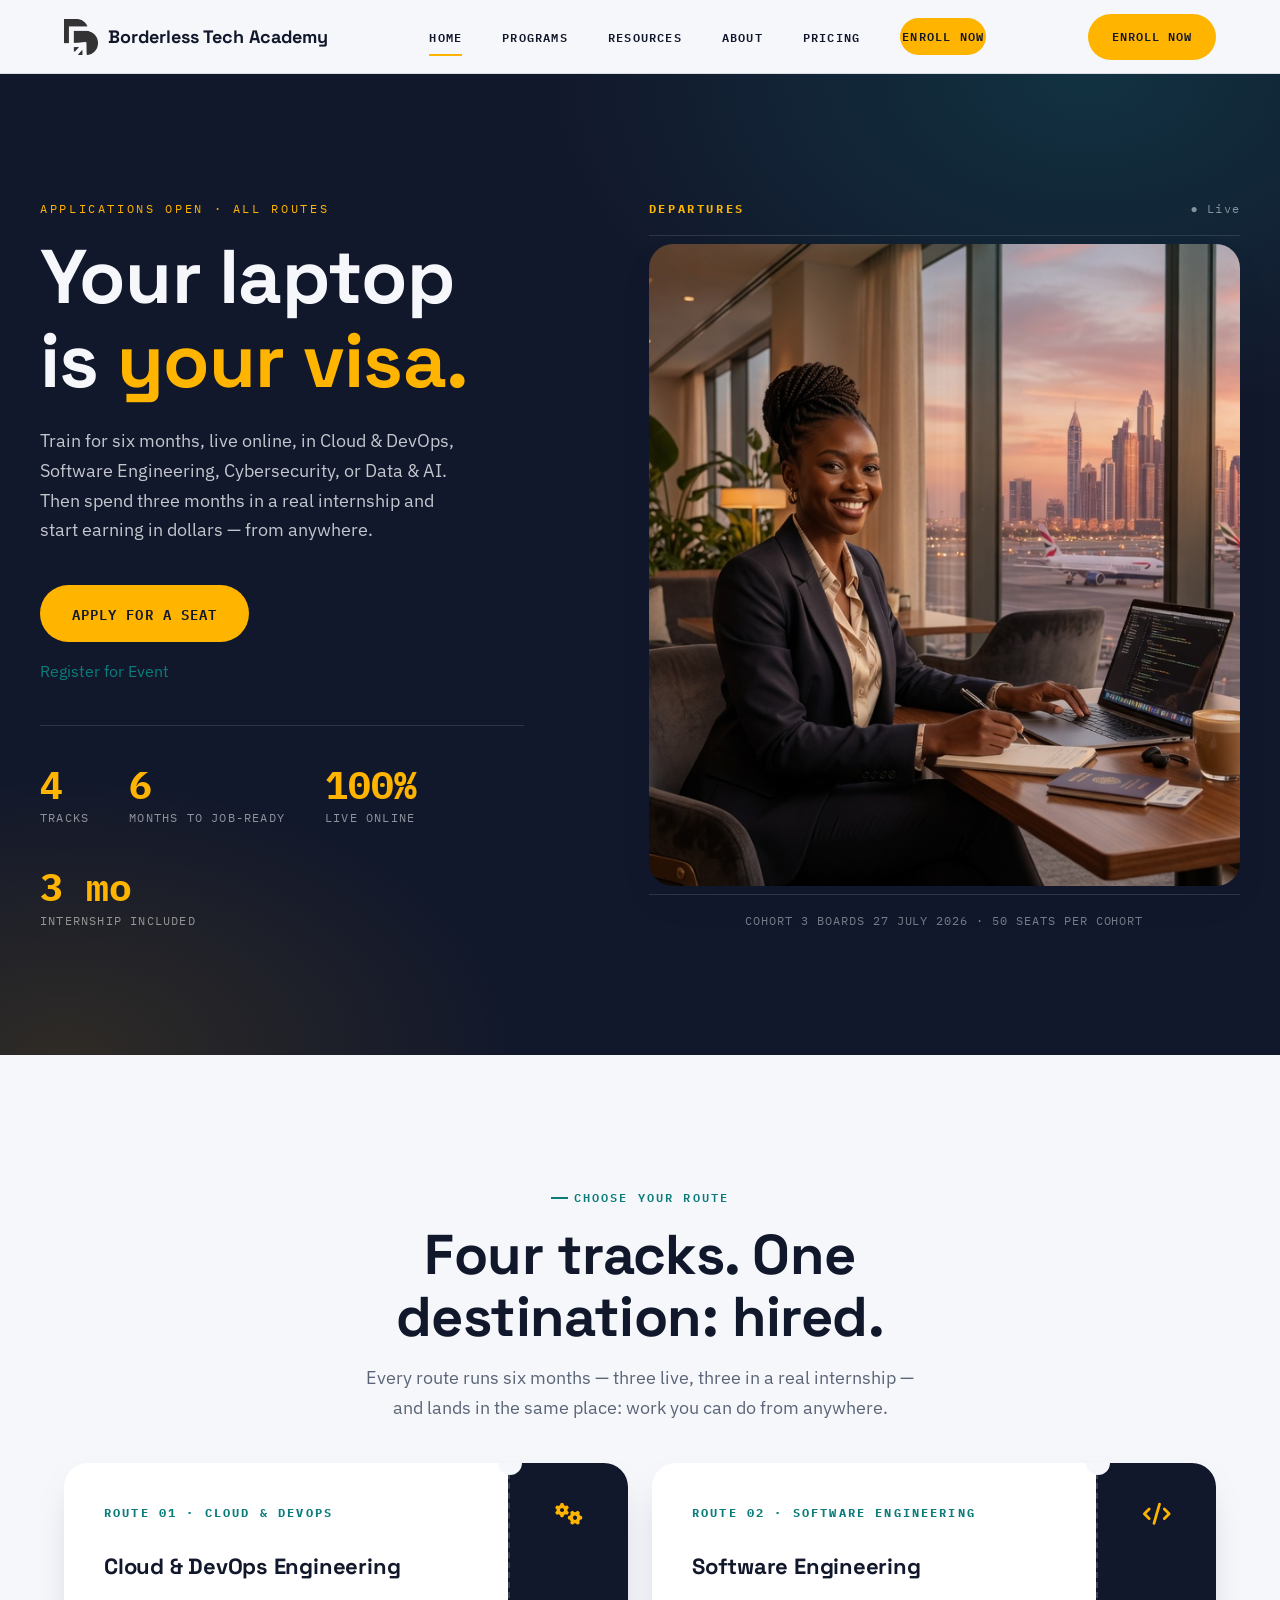
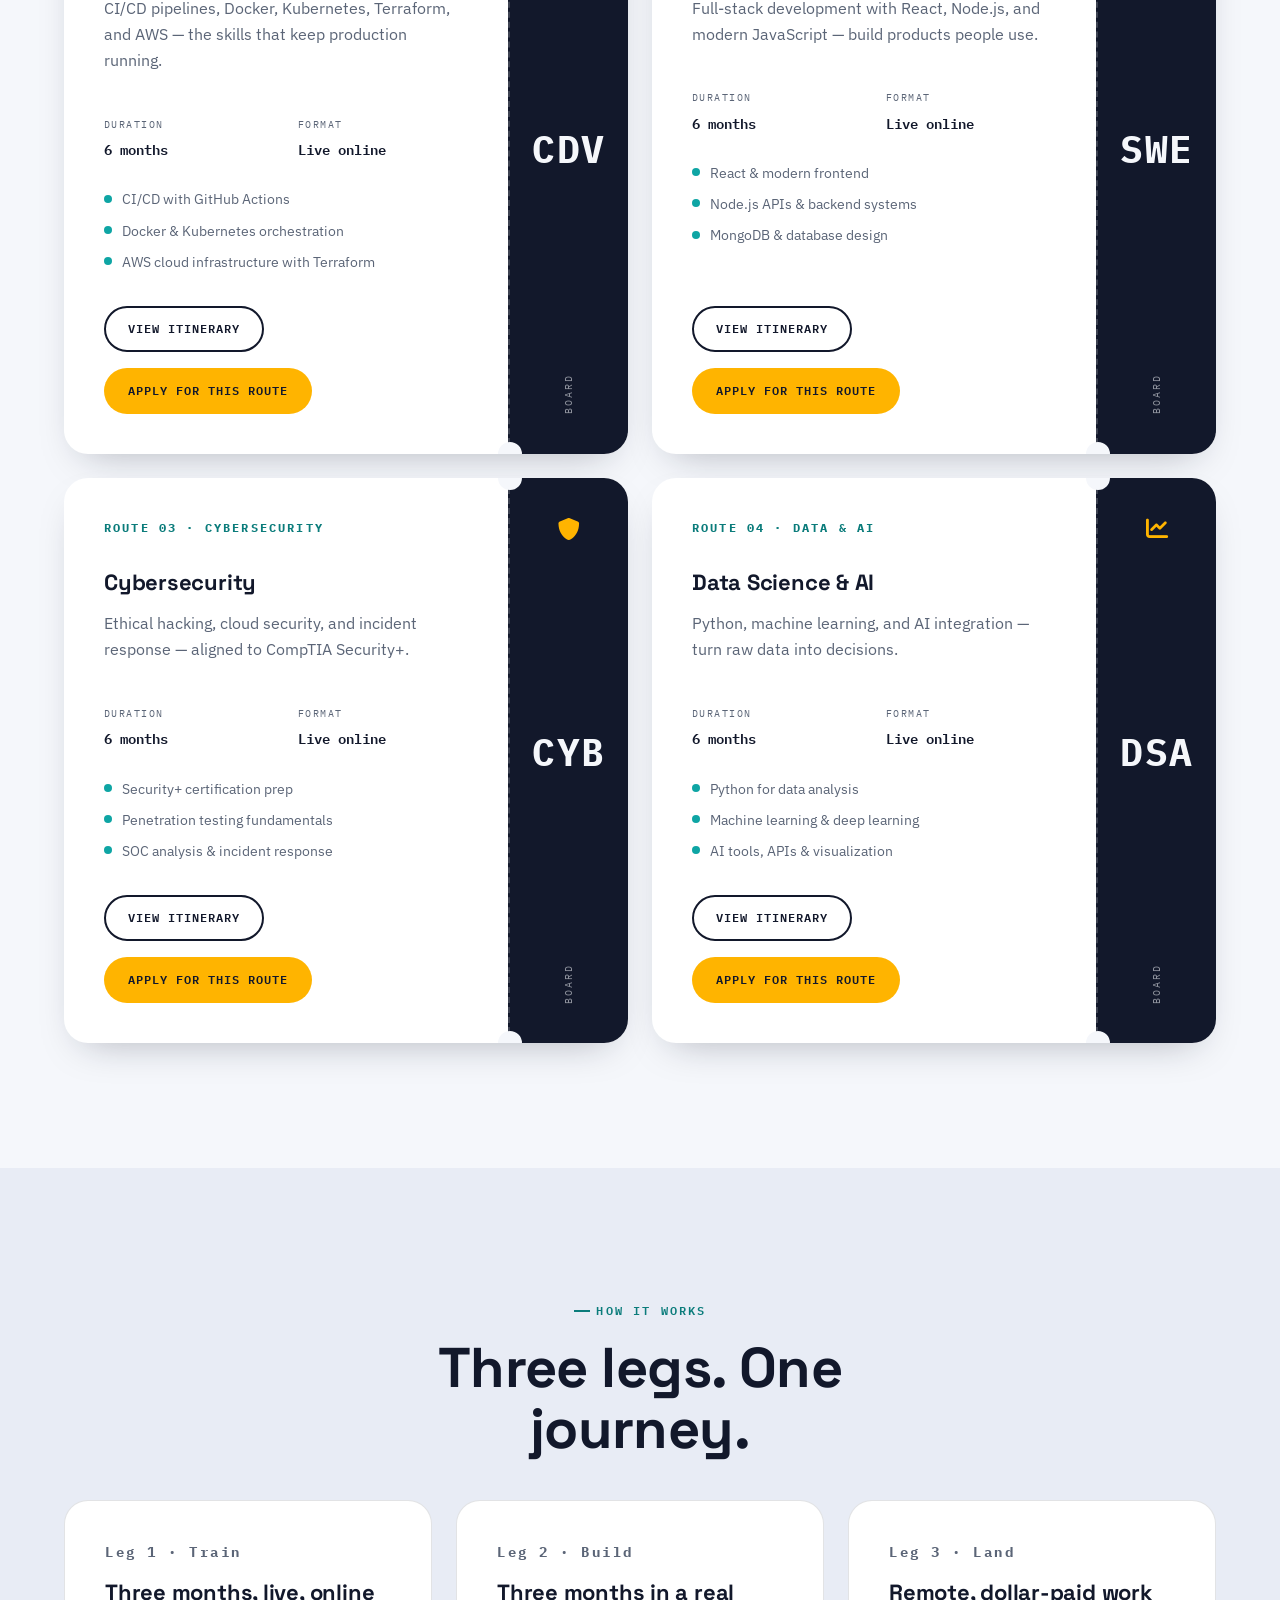
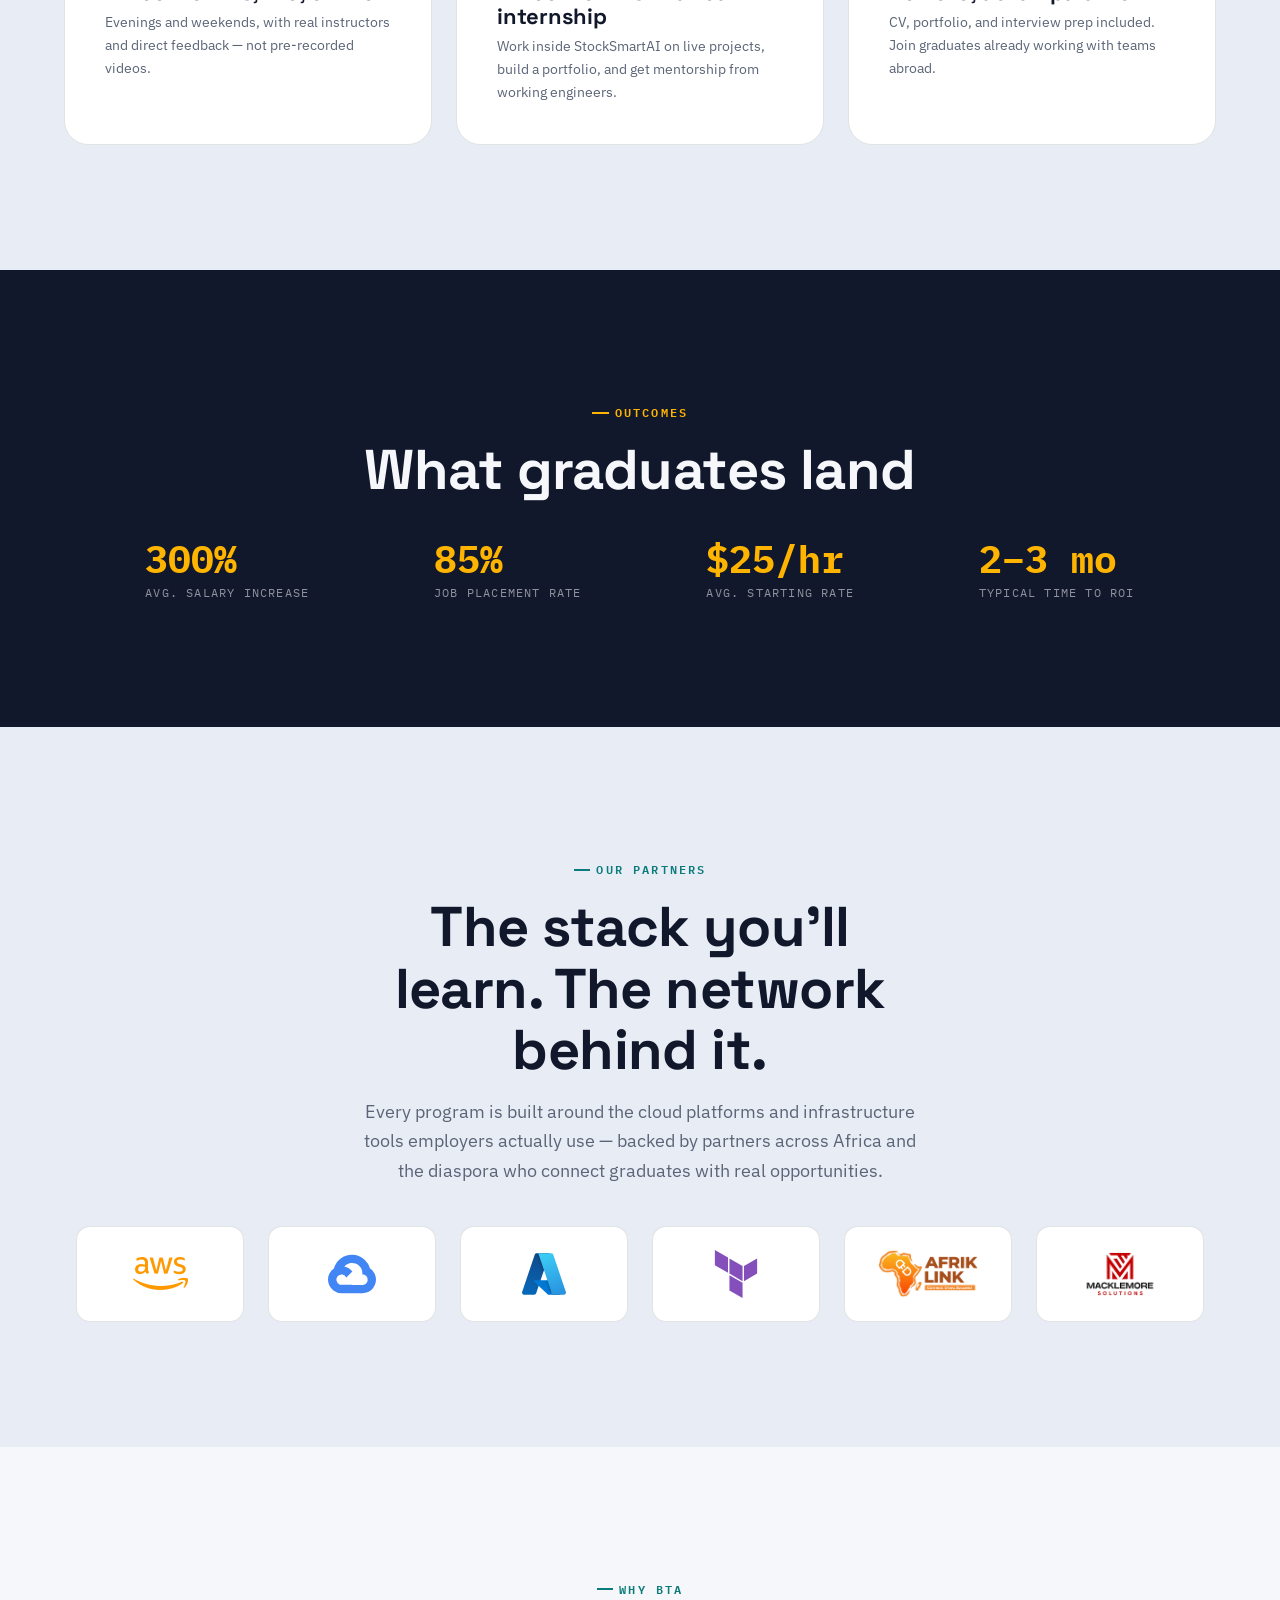
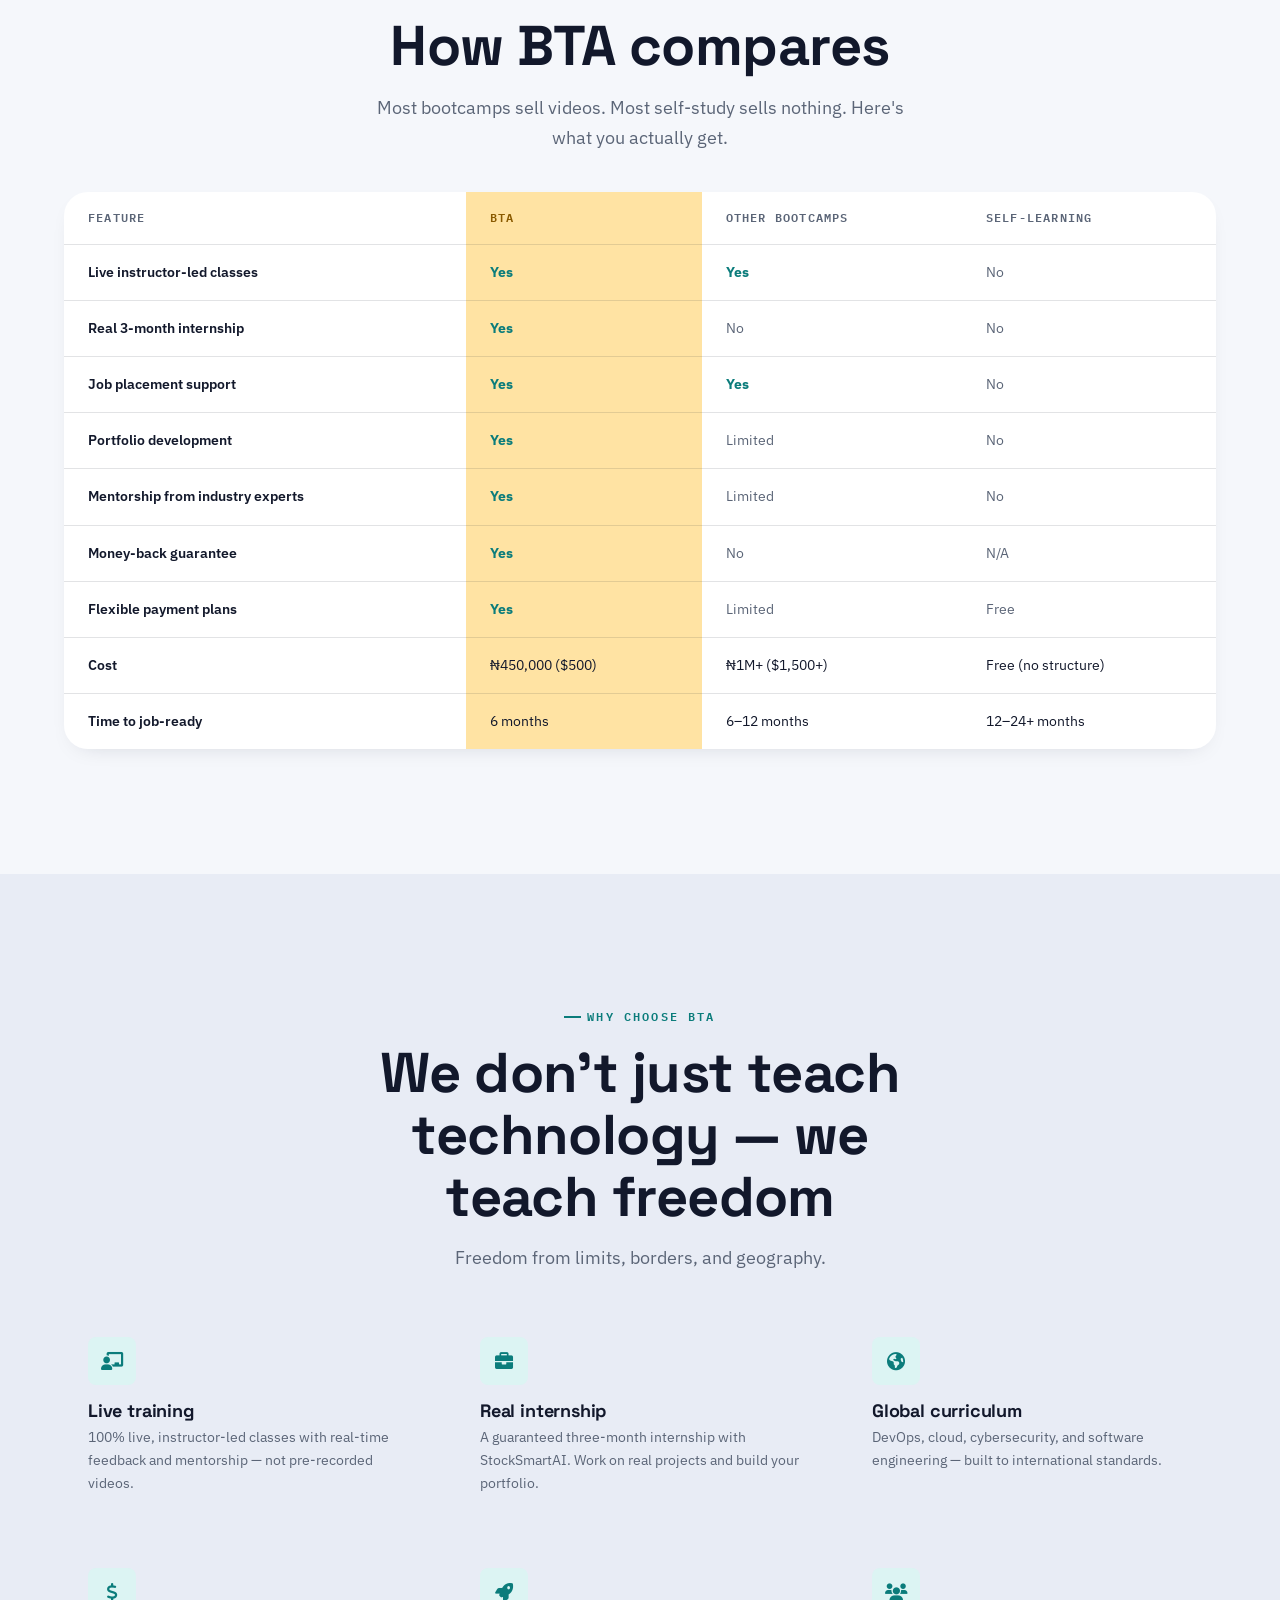
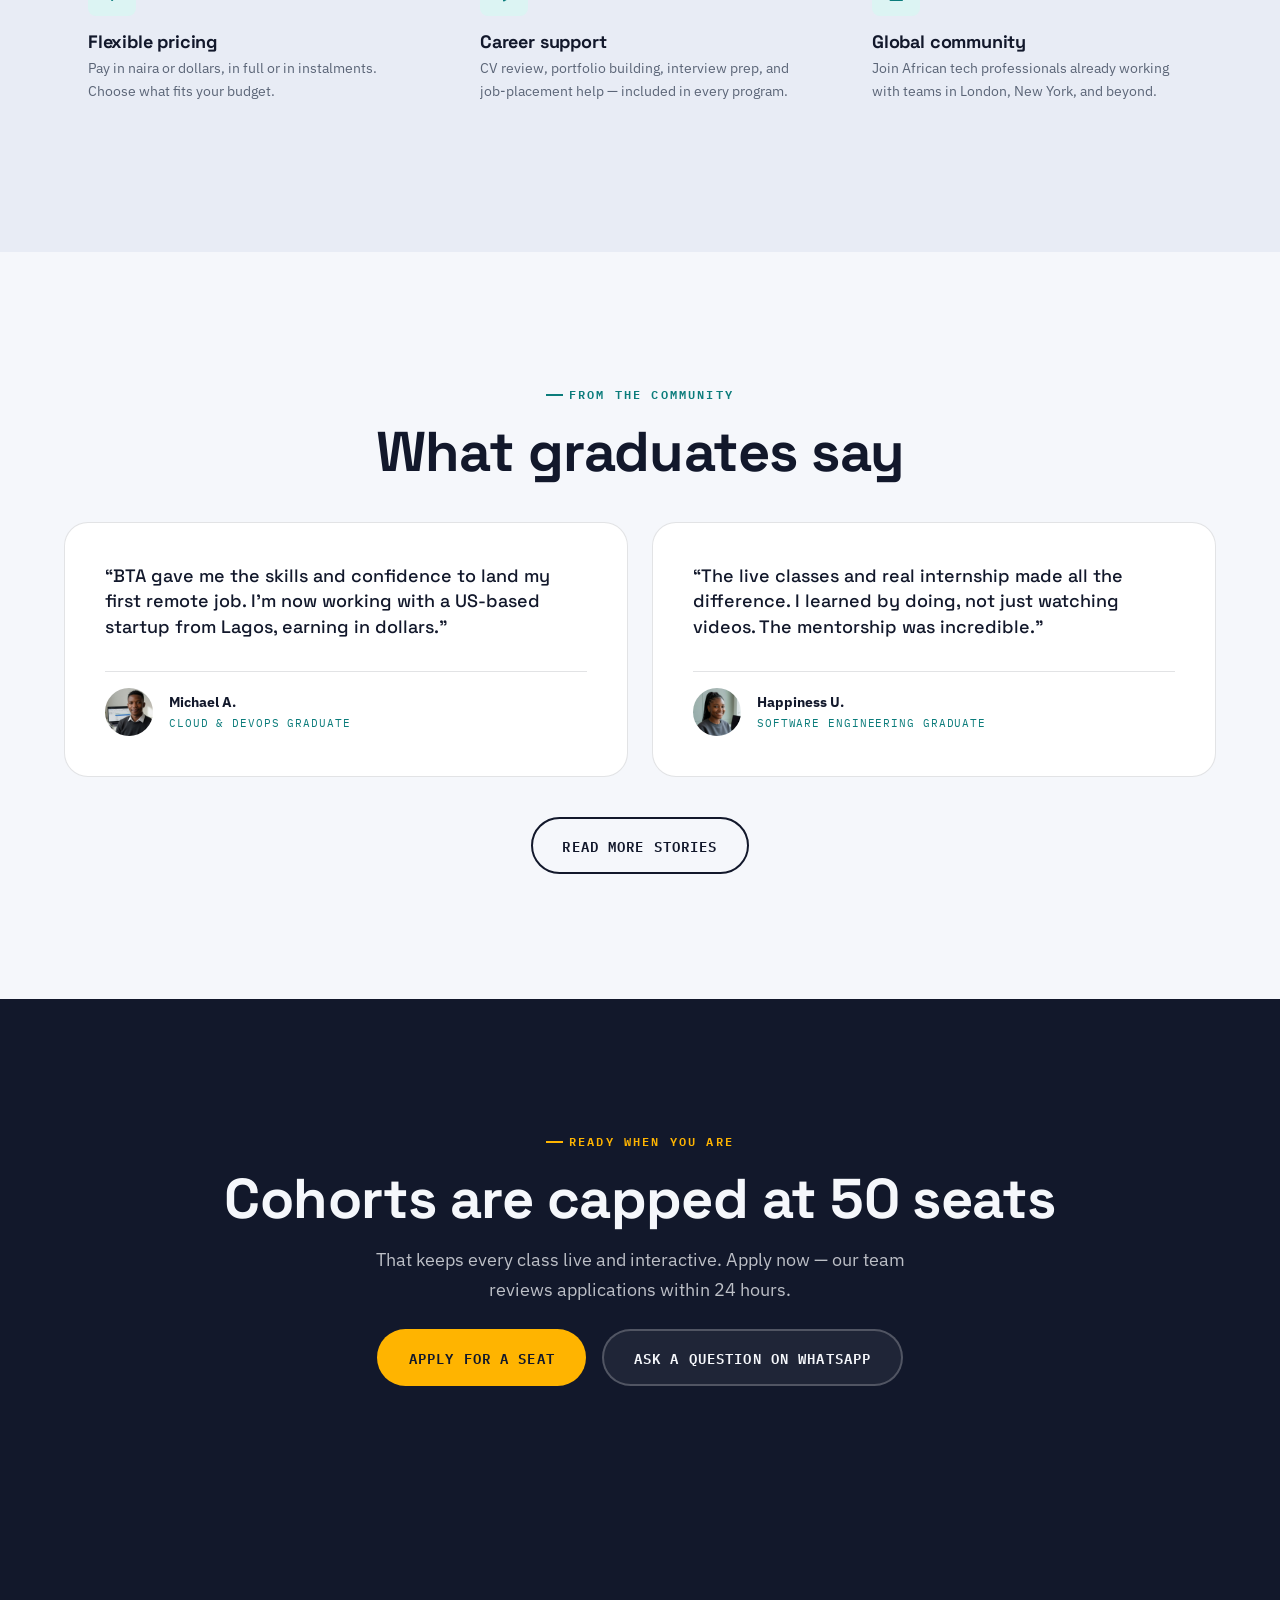
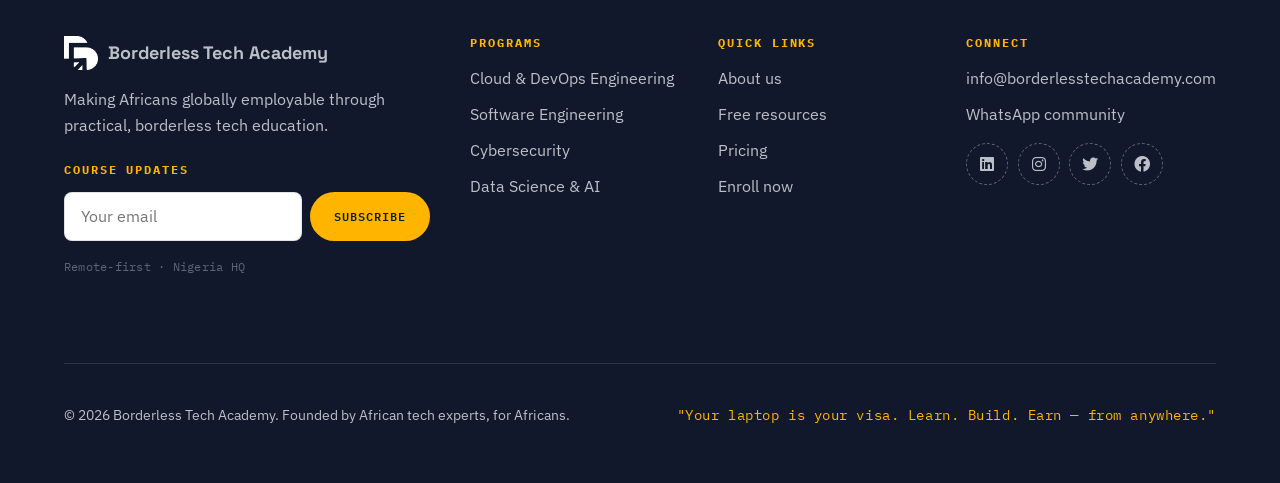
==== commit 966294f4: "added luma event registration to the homepage" ====
--- a/index.html
+++ b/index.html
@@ -81,6 +81,7 @@
                 <div class="btn-row">
                     <a class="btn btn--primary" href="enroll.html">Apply for a seat</a>
                     <a class="btn btn--secondary" href="programs.html">See the routes</a>
+                    <a href="https://luma.com/event/evt-sG2AywKtLjs02Zl" class="luma-checkout--button" data-luma-action="checkout" data-luma-event-id="evt-sG2AywKtLjs02Zl">Register for Event</a>
                 </div>
                 <div class="hero__meta">
                     <div class="hero__meta-item"><span class="num">4</span><span class="label">Tracks</span></div>
@@ -94,7 +95,7 @@
                     <span class="board__title">Departures</span>
                     <span class="board__clock">&#9679; Live</span>
                 </div>
-                <img src="images/bta-hero-departures.jpg" alt="Confident young African professional working on her laptop in a luxurious modern global workspace overlooking a stunning city skyline at golden hour, embodying the power of 'your laptop is your visa' to remote opportunity and global careers" loading="lazy">
+                <img src="images/bta-hero-departures.jpg" alt="Confident young African professional working on her laptop in a luxurious modern global workspace overlooking a stunning city skyline at golden hour, embodying the power of 'your laptop is your visa' to remote opportunity and global careers" loading="eager" width="800" height="450">
                 <div class="board__foot">Cohort 3 boards 27 July 2026 &middot; 50 seats per cohort</div>
             </div>
         </div>
@@ -513,6 +514,7 @@
         <a class="btn btn--primary btn--sm" href="enroll.html">Apply now</a>
     </div>
 
+    <script id="luma-checkout" src="https://embed.lu.ma/checkout-button.js"></script>
     <script src="js/main.js"></script>
 </body>
 
--- a/css/styles.css
+++ b/css/styles.css
@@ -449,7 +449,13 @@
 }
 
 @media (max-width: 980px) {
-  .hero__inner { grid-template-columns: 1fr; gap: var(--space-xl); padding: var(--space-xl) 0; }
+  .hero__inner {
+    grid-template-columns: 1fr;
+    gap: var(--space-xl);
+    padding: var(--space-xl) 0;
+    display: flex;
+    flex-direction: column;
+  }
 }
 
 /* =================================================================
@@ -585,10 +591,45 @@
   border-top-color: var(--ink-line);
 }
 
-/* Give the visual side more weight in the hero */
-.hero__inner {
-  grid-template-columns: 0.9fr 1.1fr;
-  align-items: stretch;
+/* Desktop: give the visual side more weight in the hero */
+@media (min-width: 981px) {
+  .hero__inner {
+    grid-template-columns: 0.9fr 1.1fr;
+    align-items: stretch;
+  }
+}
+
+/* Mobile: image displays below the "Your laptop is your visa" text block */
+@media (max-width: 980px) {
+  .hero .board {
+    background: var(--ink-soft);
+    border: 1px solid var(--ink-line);
+    padding: var(--space-sm);
+    border-radius: var(--radius-lg);
+    box-shadow: var(--shadow-card);
+    min-height: auto;
+    width: 100%;
+    margin-top: var(--space-md);
+    display: block;
+  }
+
+  .hero .board img {
+    min-height: unset;
+    max-height: 320px;
+    aspect-ratio: 16 / 9;
+    object-fit: cover;
+    margin: 0.5rem 0;
+    width: 100%;
+  }
+
+  .hero .board__header {
+    margin-bottom: 0.25rem;
+  }
+
+  .hero .board__foot {
+    margin-top: 0.25rem;
+    font-size: 0.65rem;
+  }
 }
 
 /* =================================================================
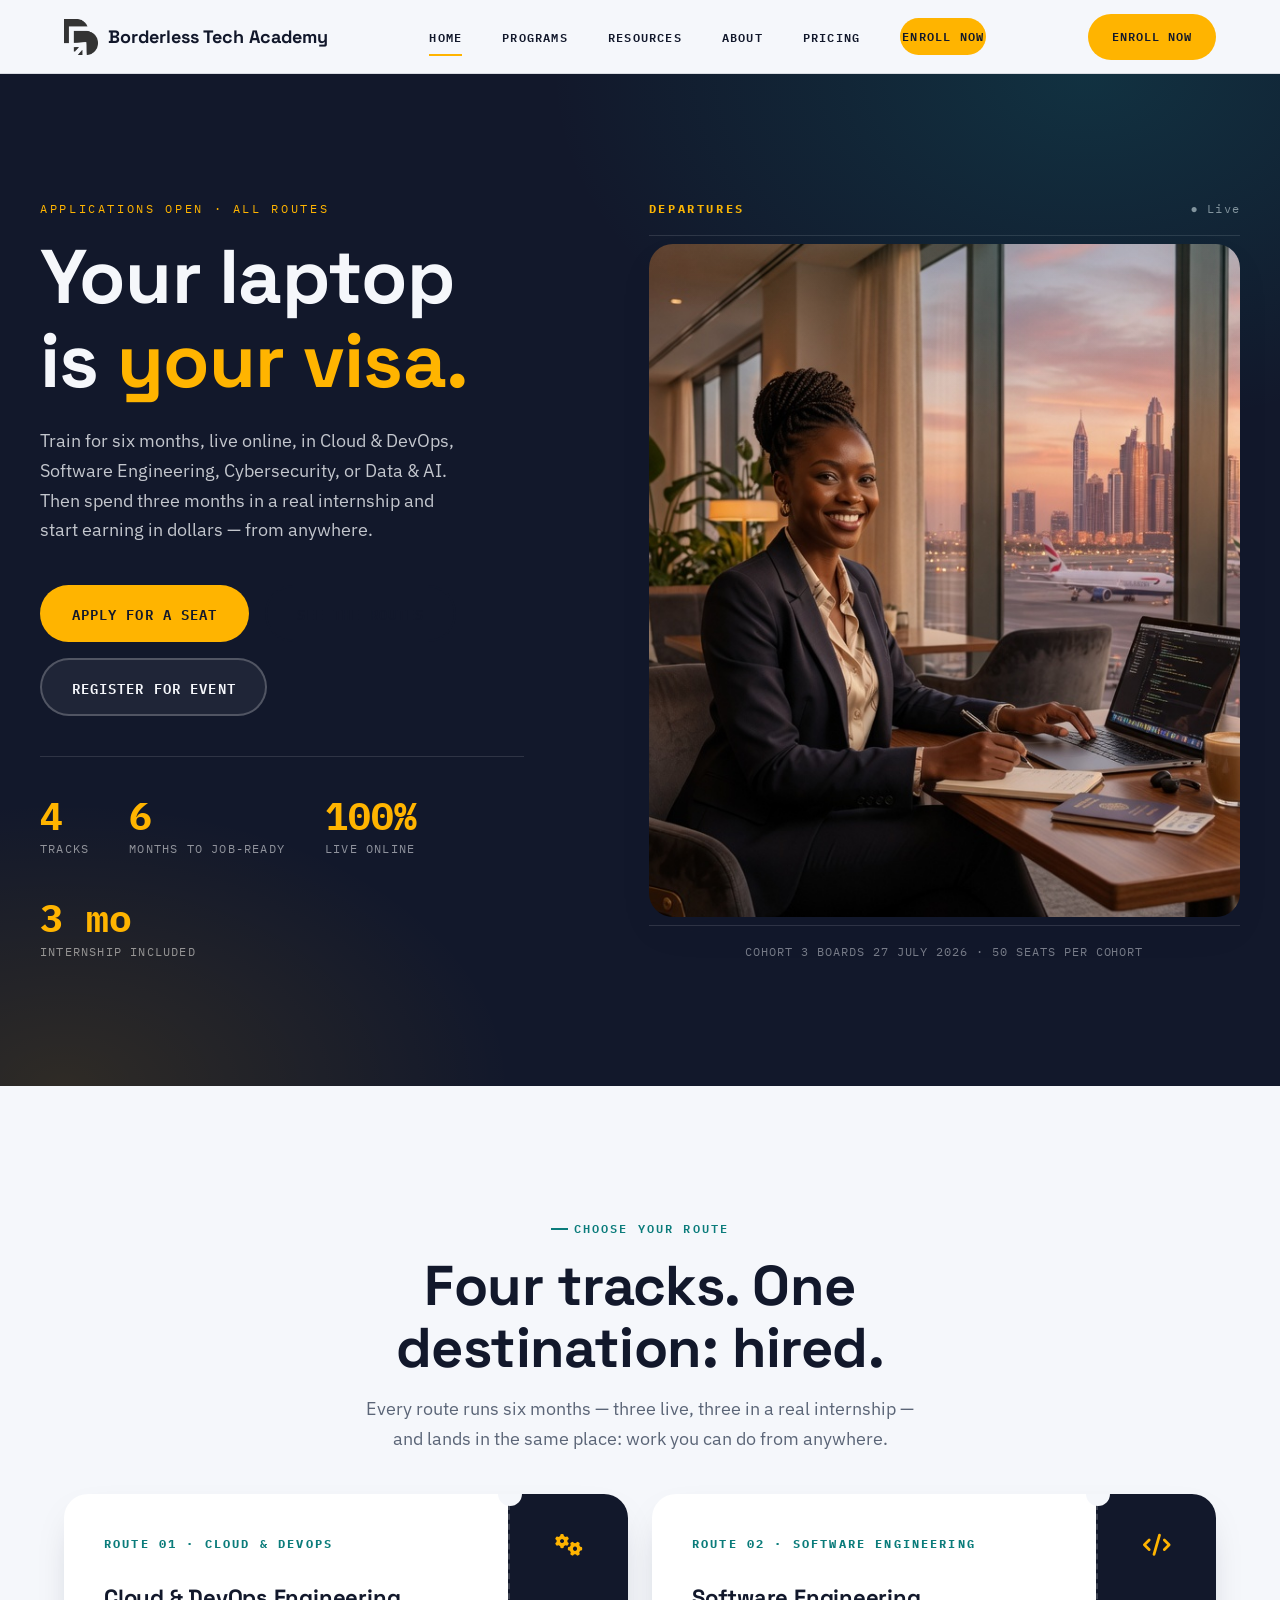
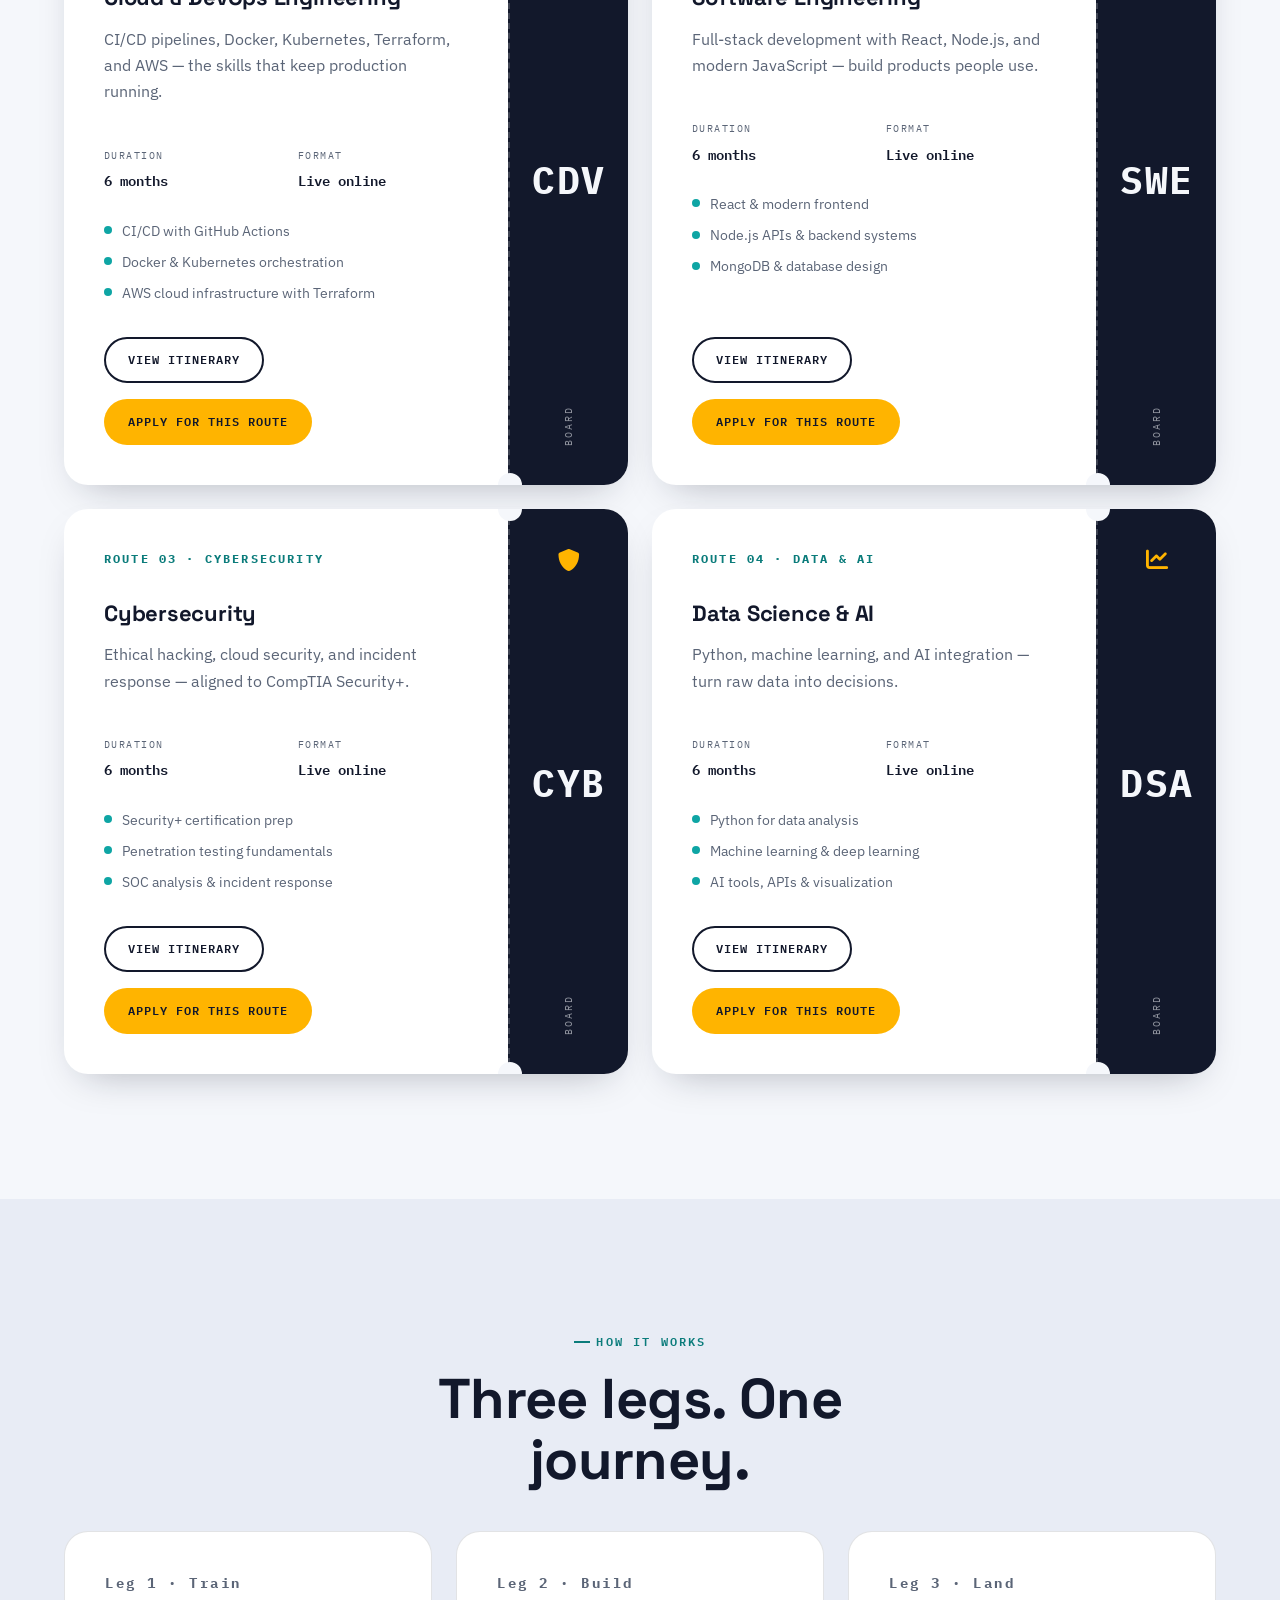
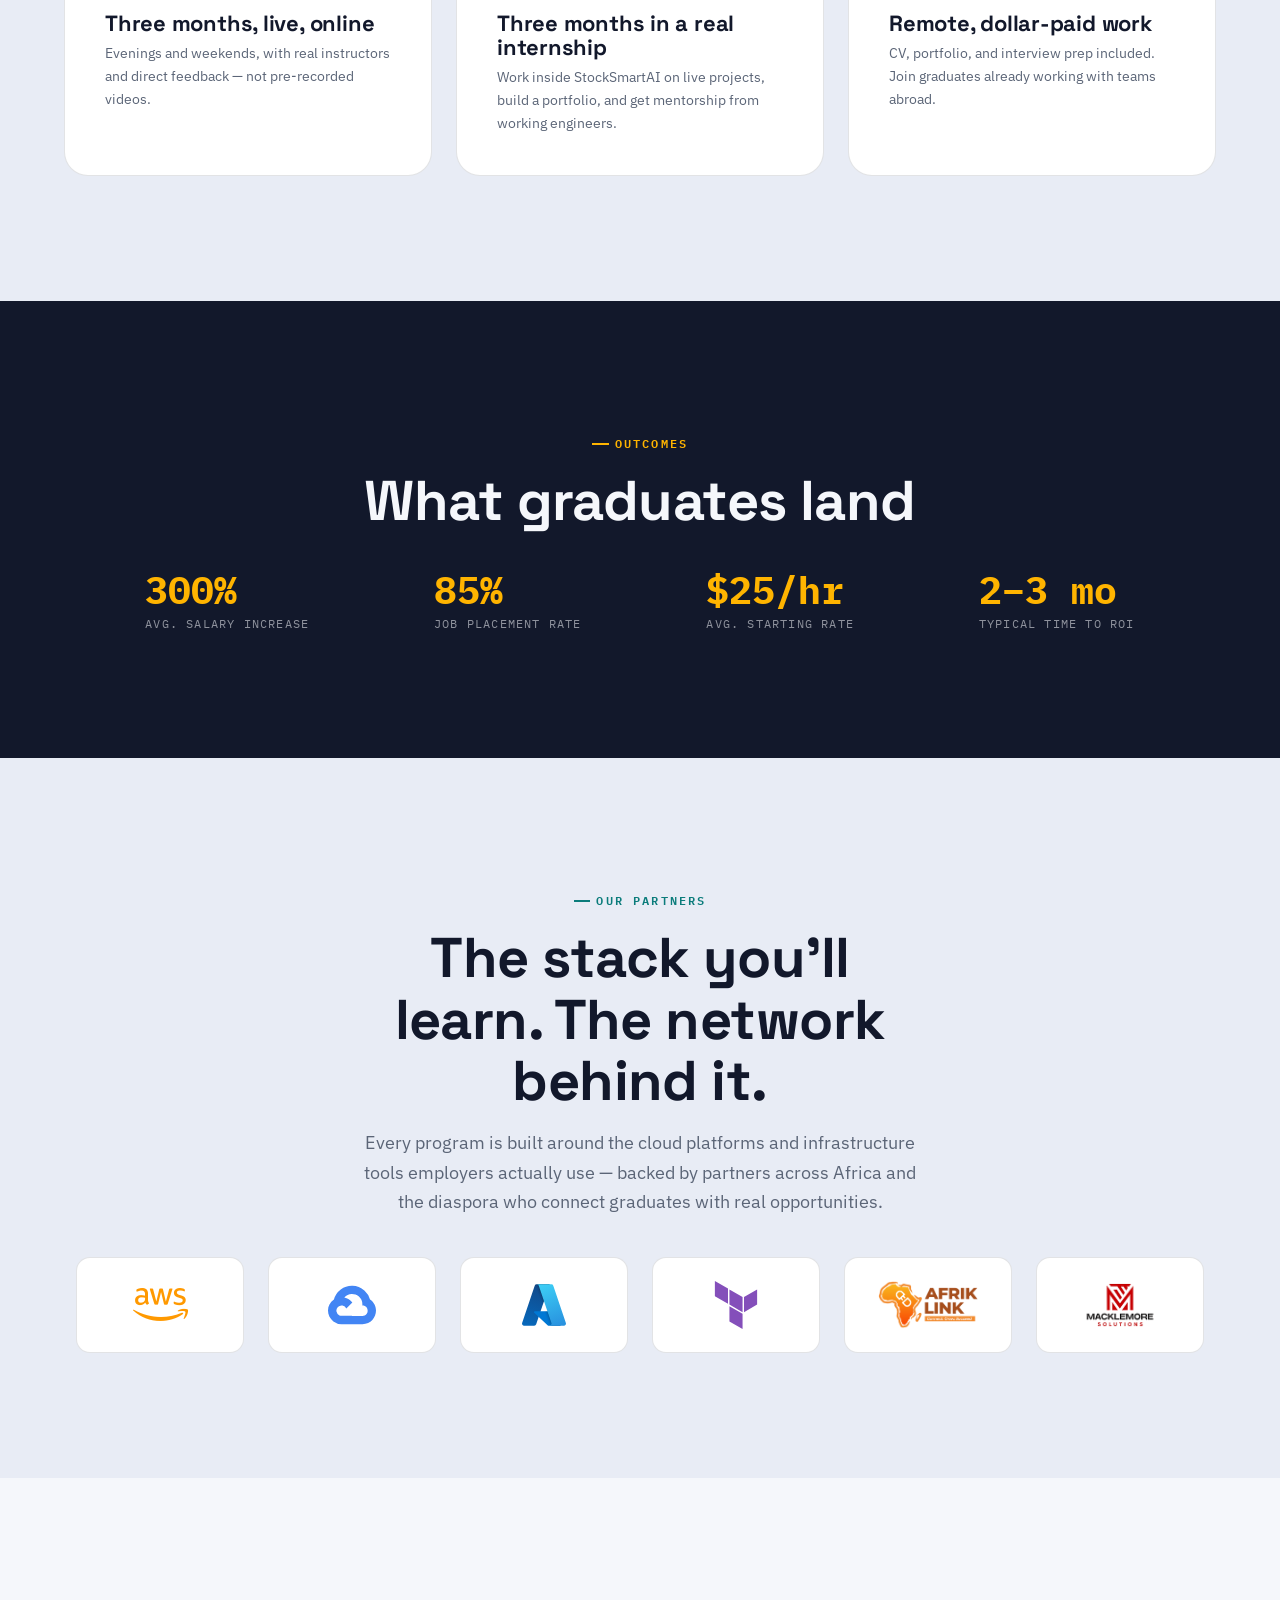
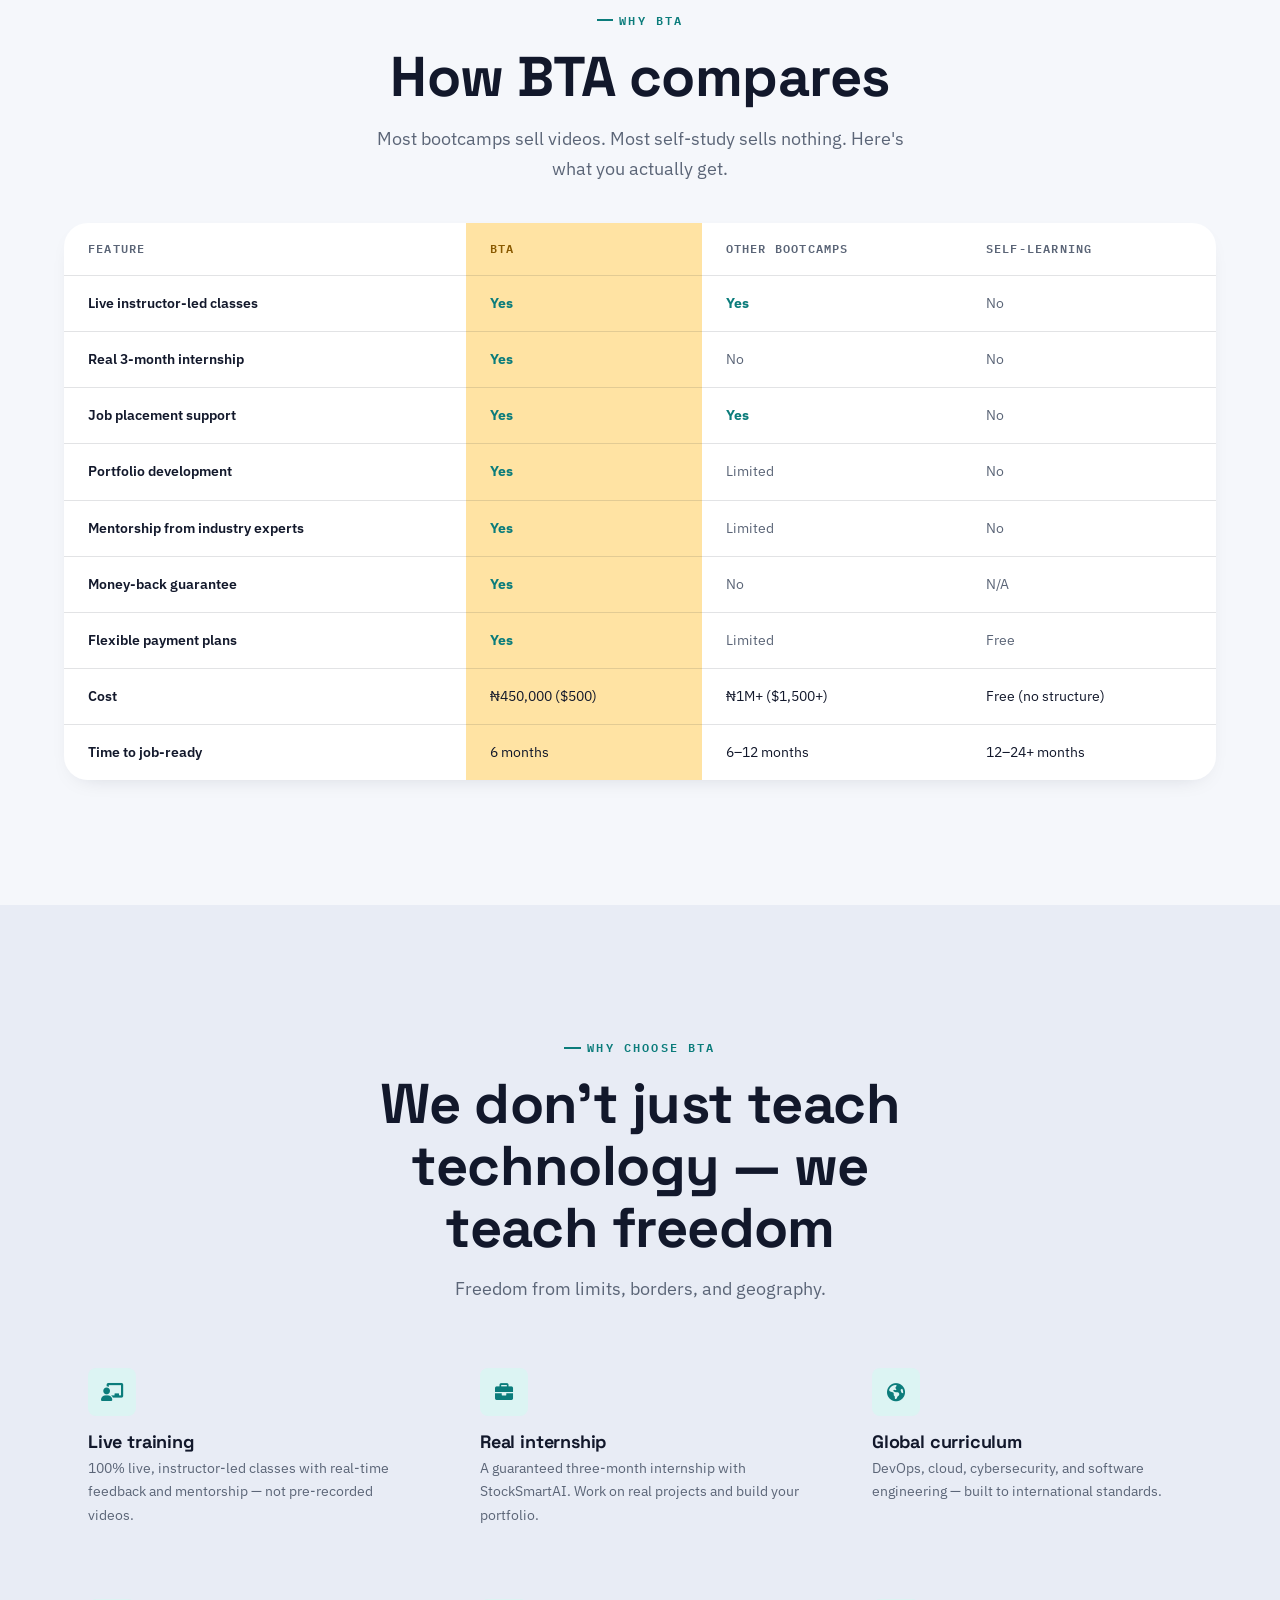
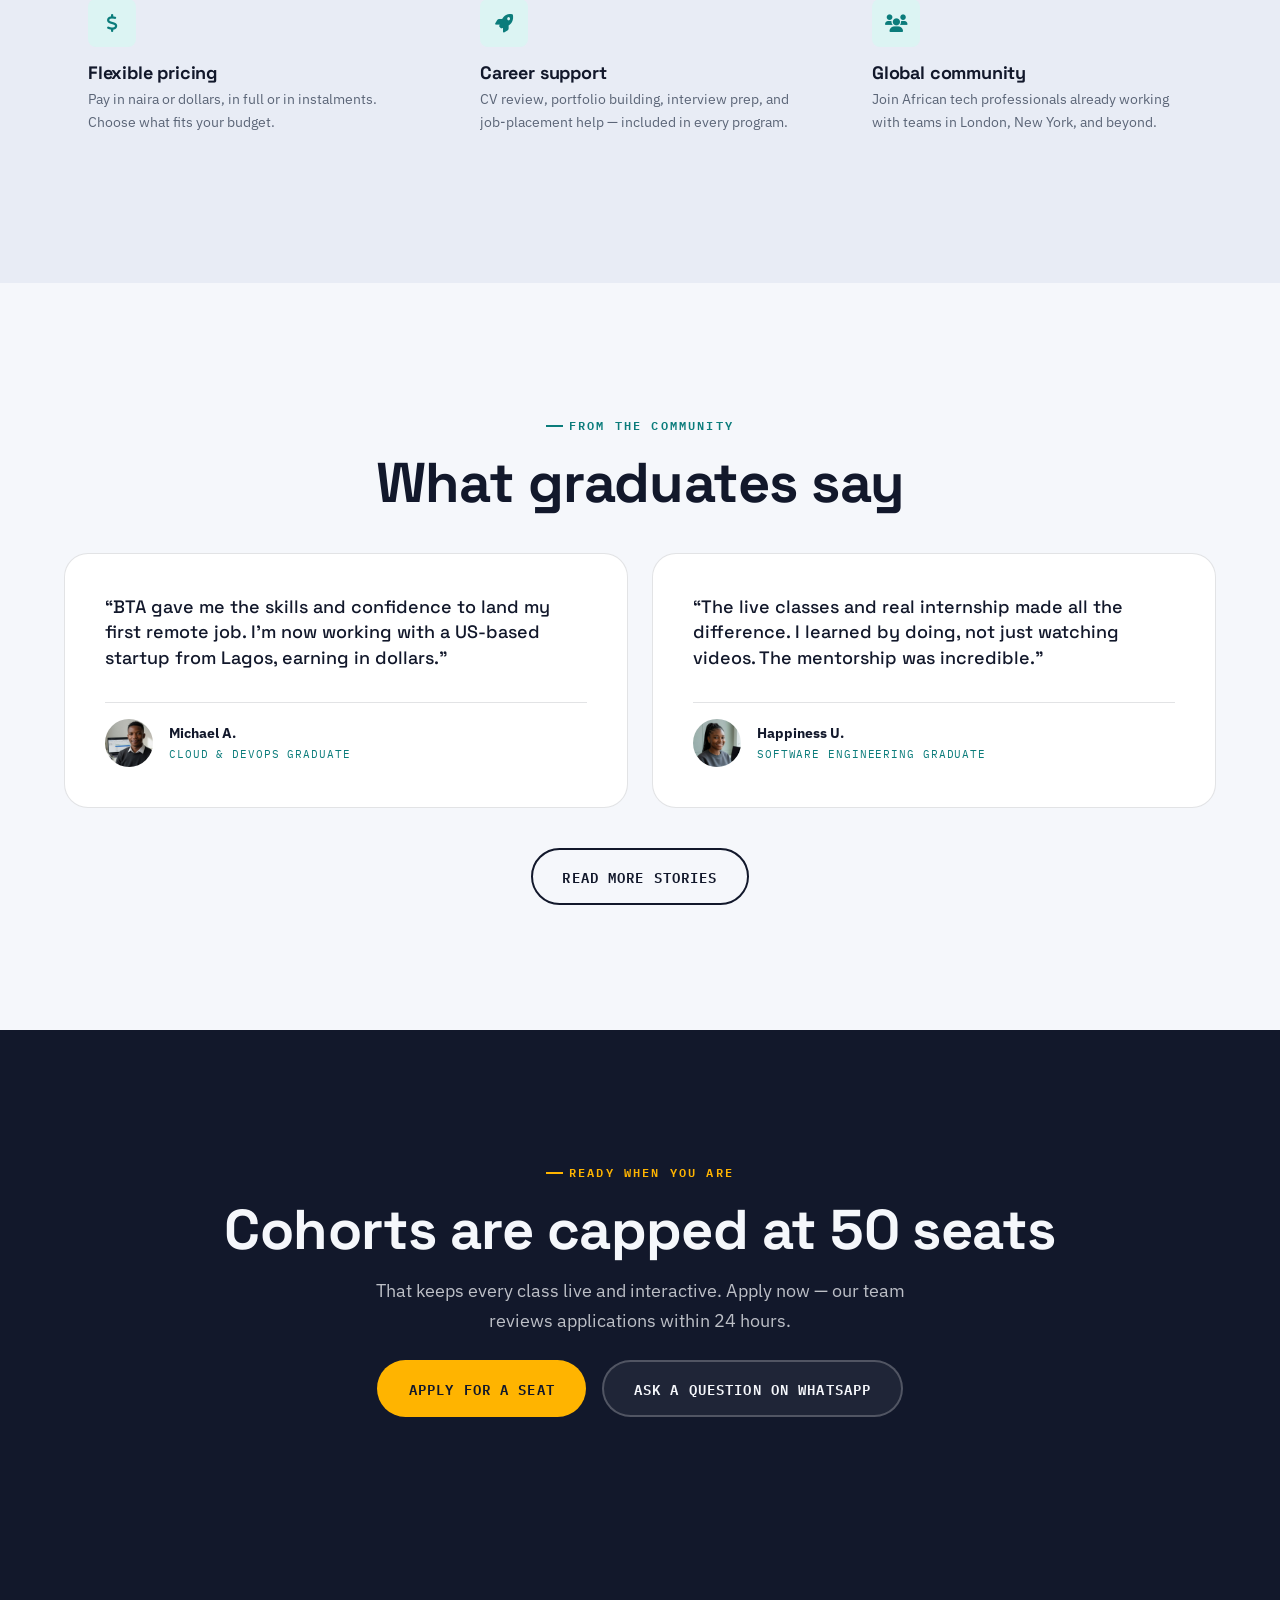
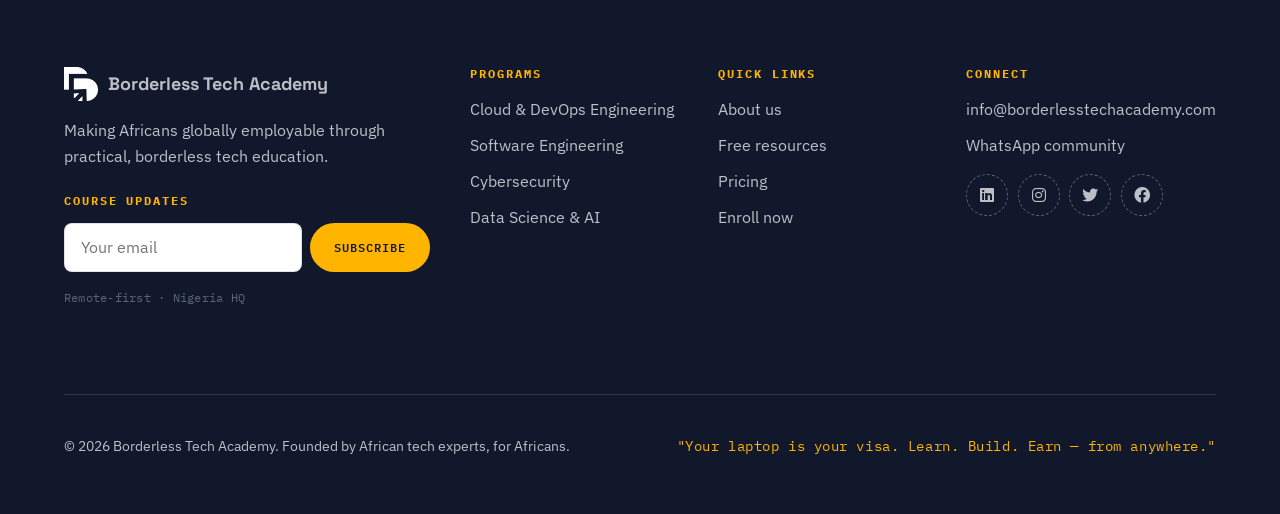
==== commit e068f74f: "luma event added" ====
--- a/index.html
+++ b/index.html
@@ -81,7 +81,7 @@
                 <div class="btn-row">
                     <a class="btn btn--primary" href="enroll.html">Apply for a seat</a>
                     <a class="btn btn--secondary" href="programs.html">See the routes</a>
-                    <a href="https://luma.com/event/evt-sG2AywKtLjs02Zl" class="luma-checkout--button" data-luma-action="checkout" data-luma-event-id="evt-sG2AywKtLjs02Zl">Register for Event</a>
+                    <a href="https://luma.com/event/evt-sG2AywKtLjs02Zl" class="luma-checkout--button btn btn--ghost" data-luma-action="checkout" data-luma-event-id="evt-sG2AywKtLjs02Zl">Register for Event</a>
                 </div>
                 <div class="hero__meta">
                     <div class="hero__meta-item"><span class="num">4</span><span class="label">Tracks</span></div>
--- a/css/styles.css
+++ b/css/styles.css
@@ -1482,6 +1482,11 @@
    Misc utility
    ================================================================= */
 
+/* Luma checkout button visibility */
+.luma-checkout--button {
+  display: inline-flex !important;
+}
+
 .text-center { text-align: center; }
 .mt-lg { margin-top: var(--space-lg); }
 .mb-0 { margin-bottom: 0 !important; }
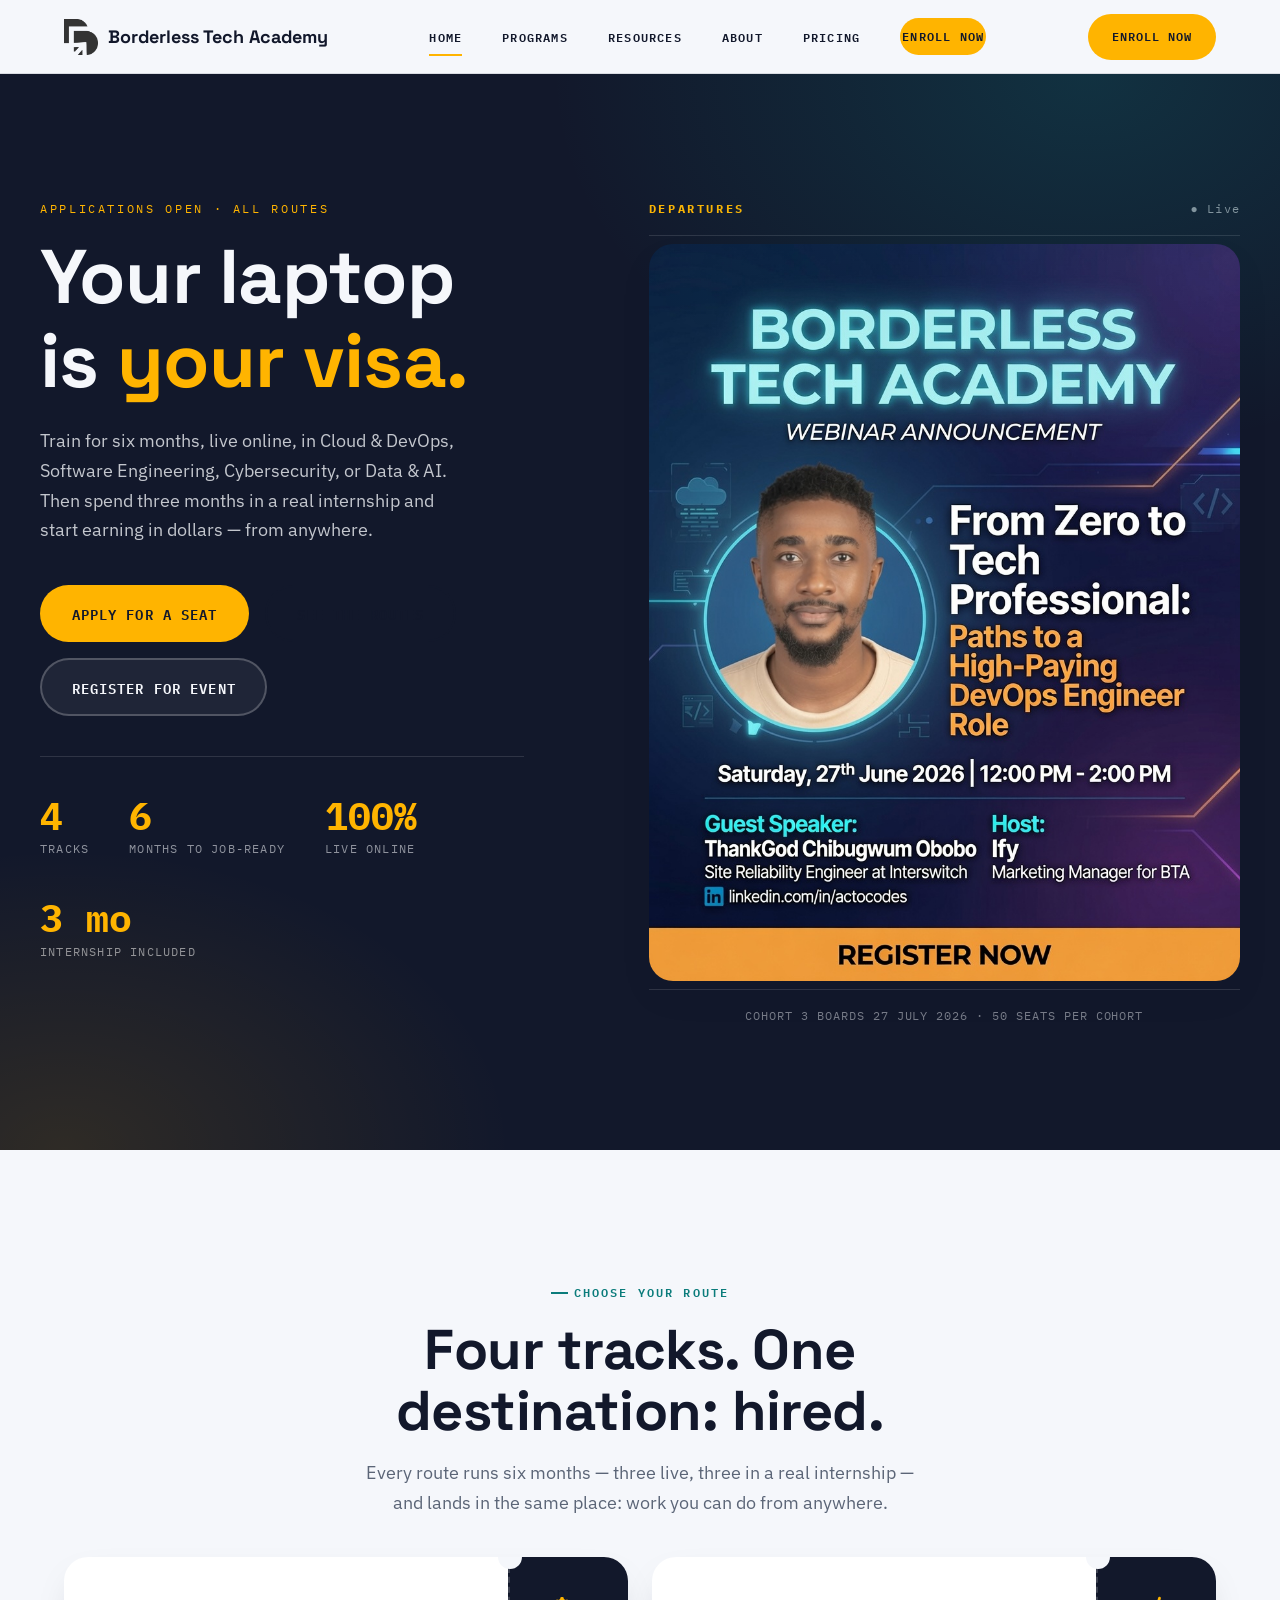
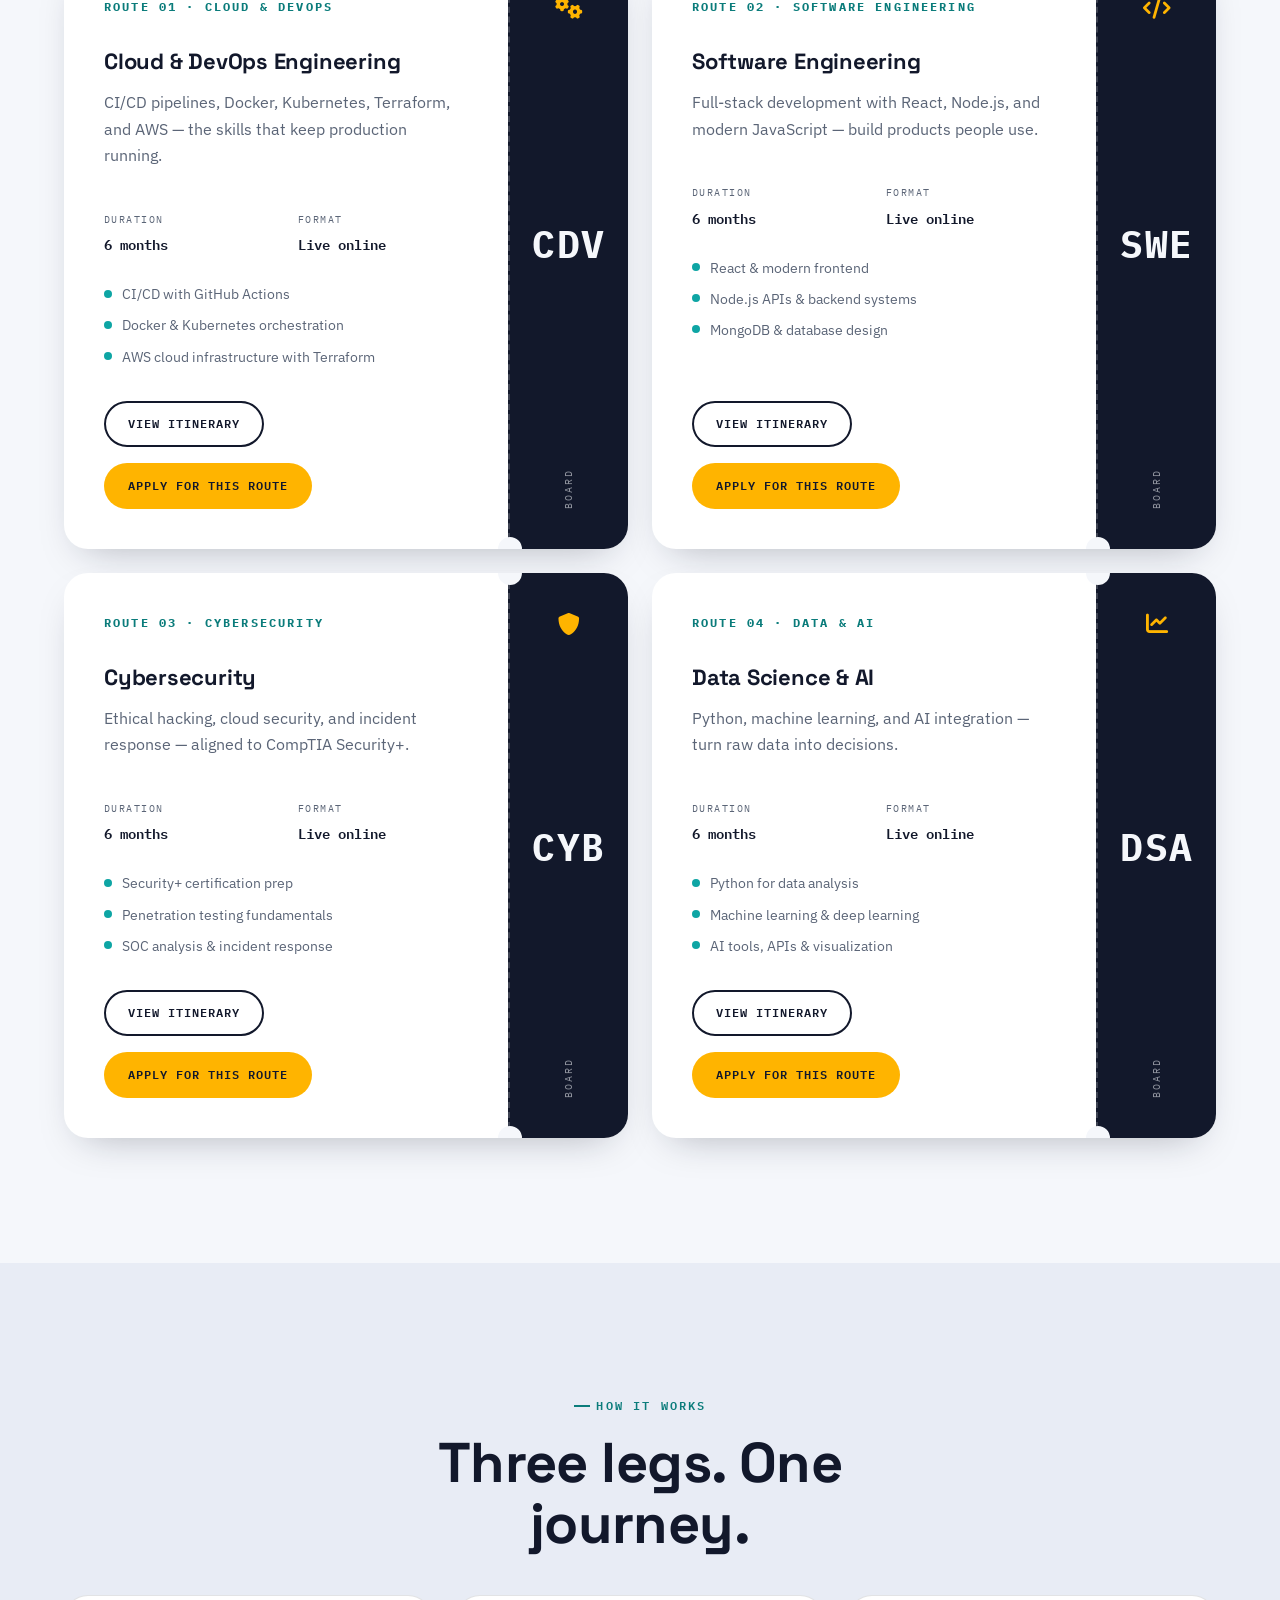
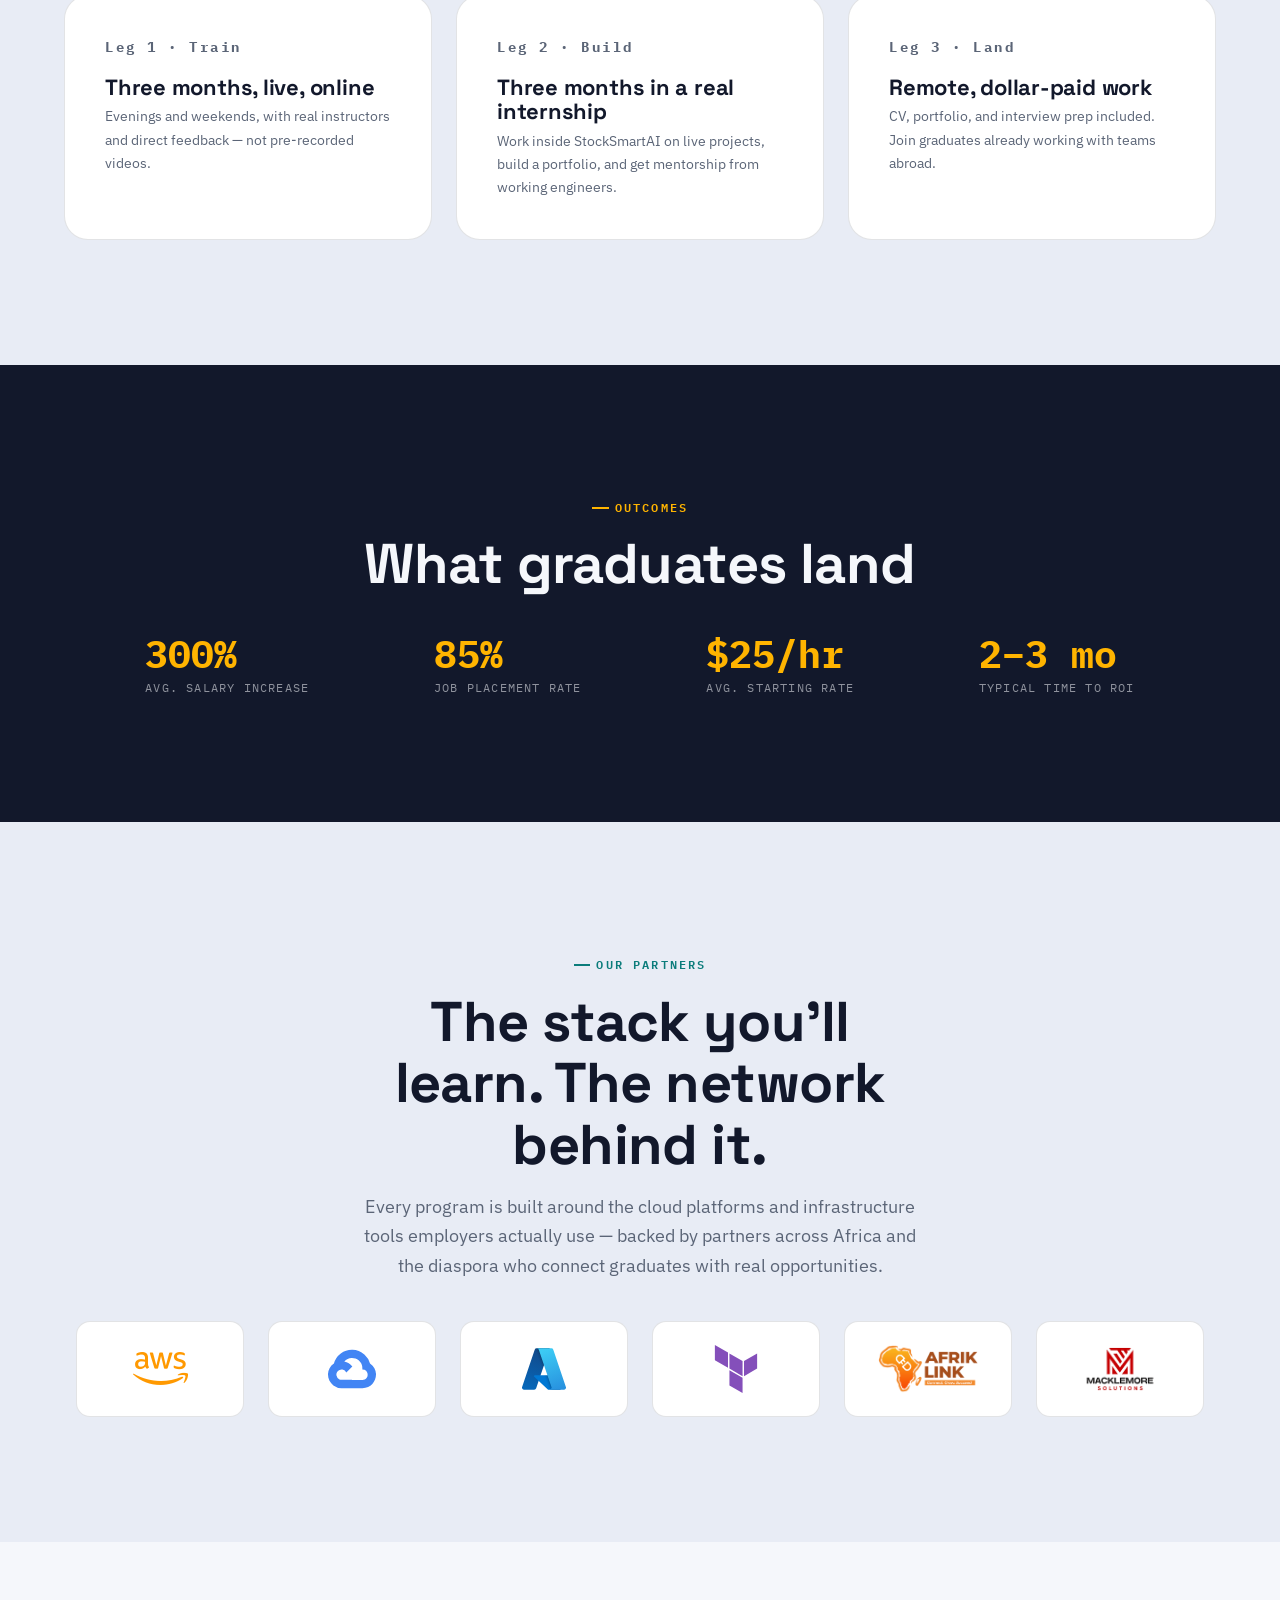
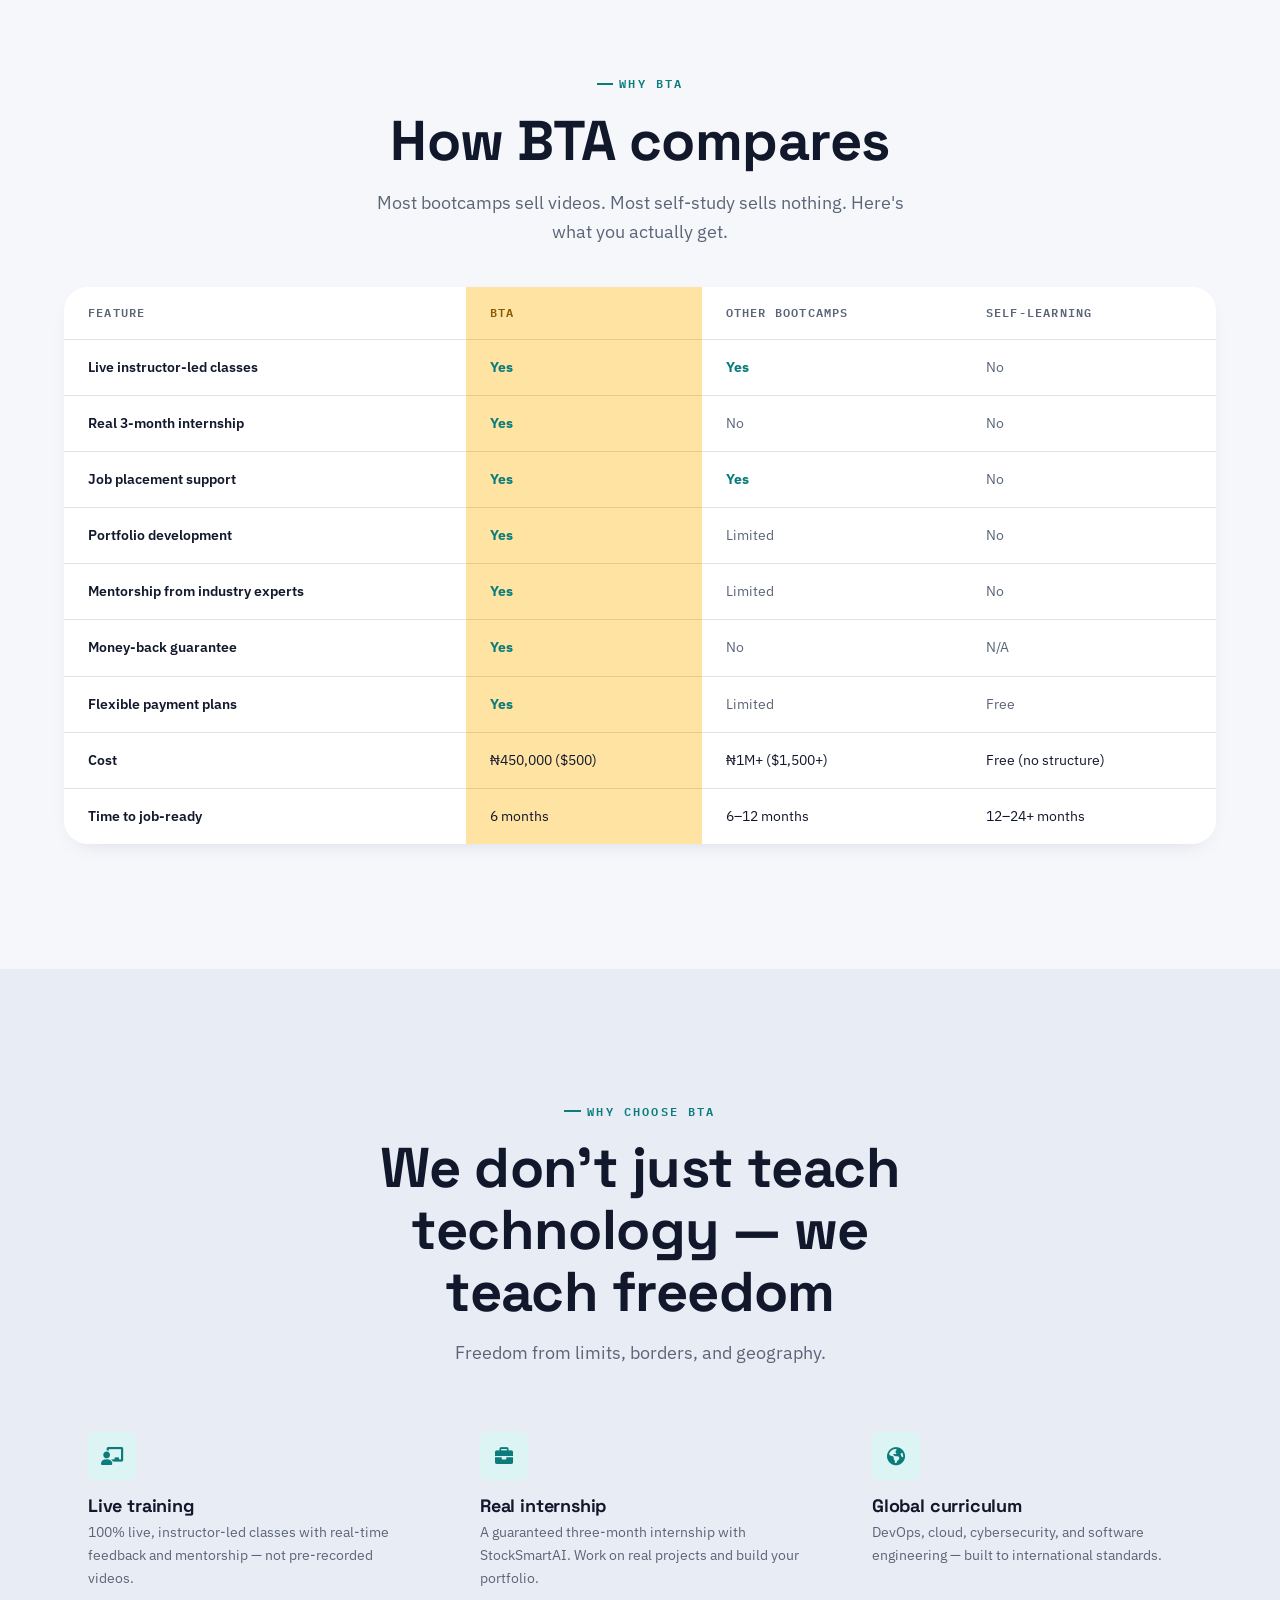
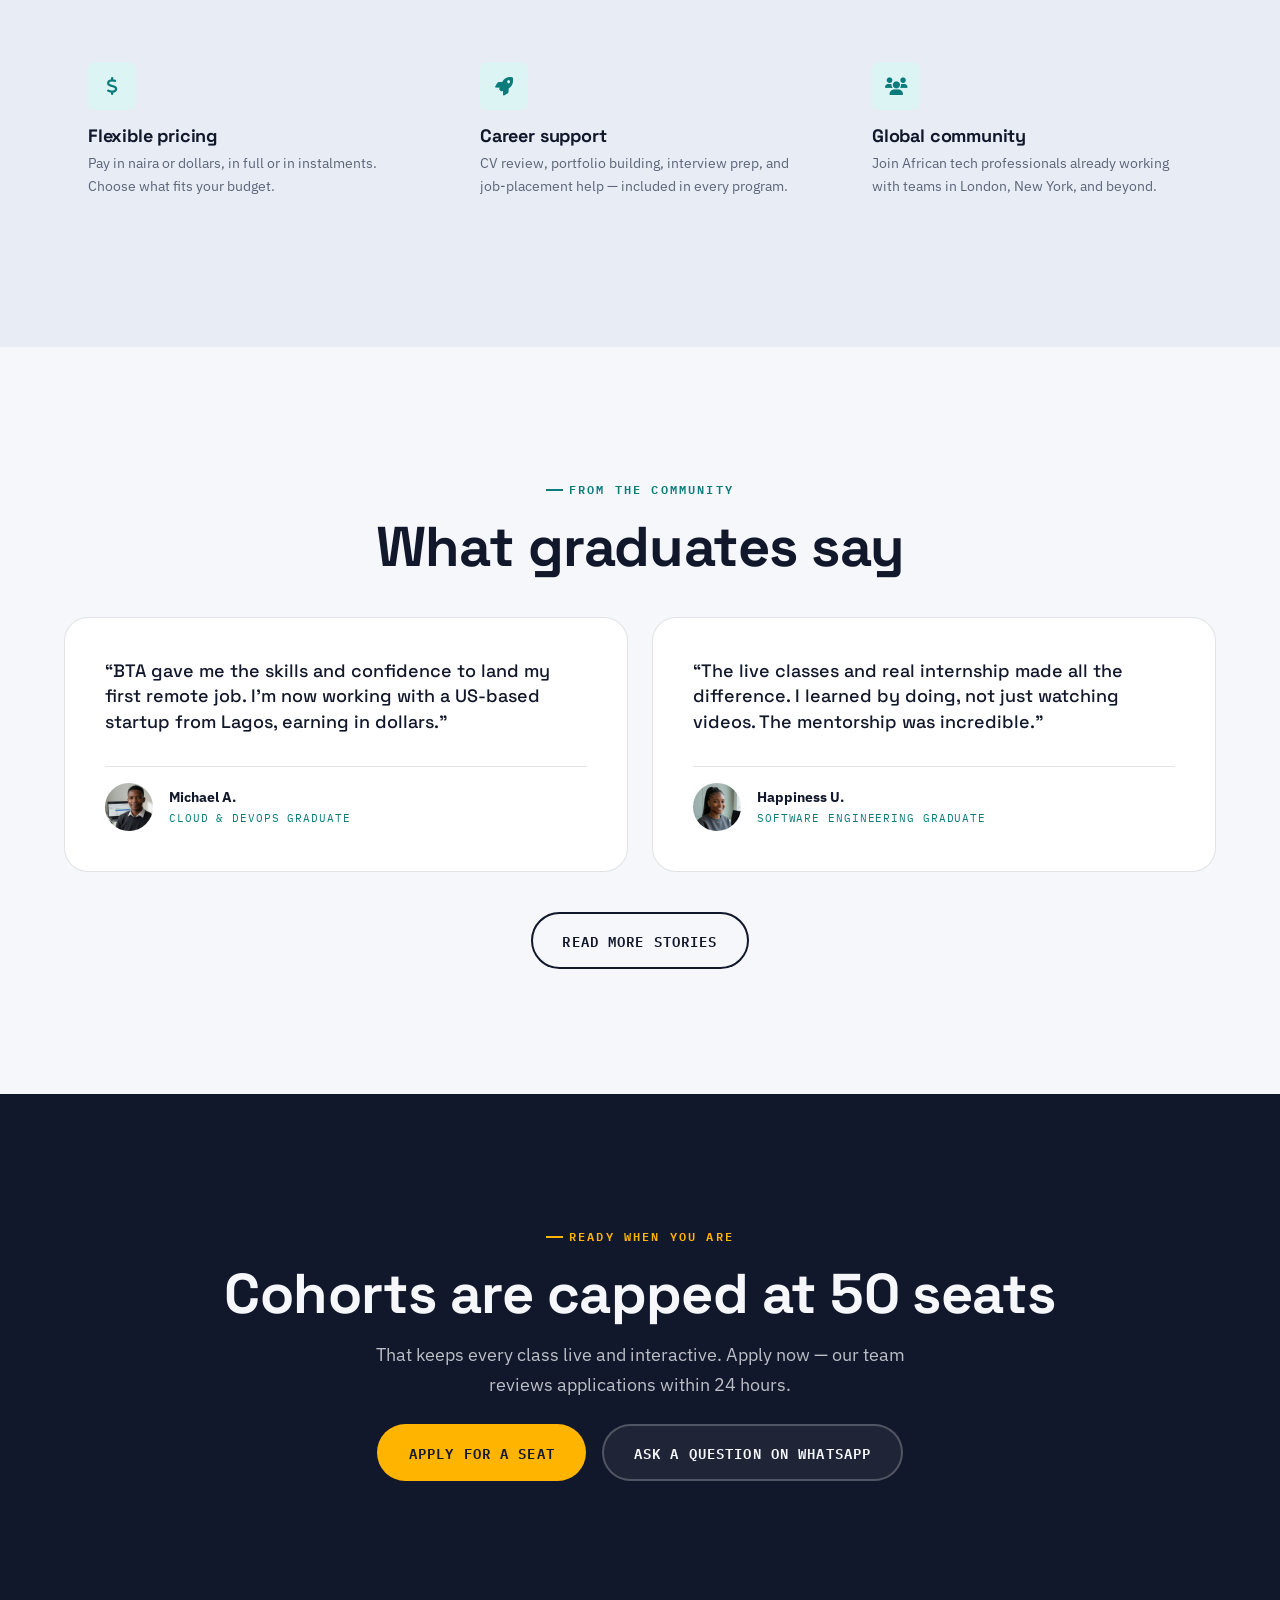
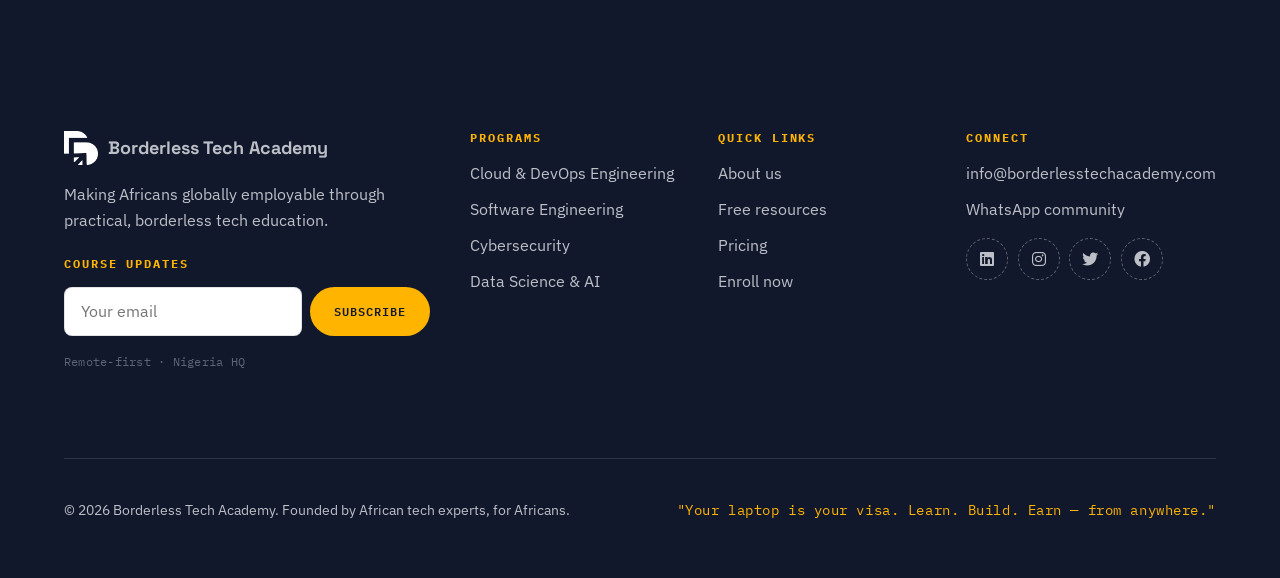
==== commit cf019d10: "added webinar image" ====
--- a/index.html
+++ b/index.html
@@ -95,7 +95,7 @@
                     <span class="board__title">Departures</span>
                     <span class="board__clock">&#9679; Live</span>
                 </div>
-                <img src="images/bta-hero-departures.jpg" alt="Confident young African professional working on her laptop in a luxurious modern global workspace overlooking a stunning city skyline at golden hour, embodying the power of 'your laptop is your visa' to remote opportunity and global careers" loading="eager" width="800" height="450">
+                <img src="images/webinar-image.jpg" alt="Borderless Tech Academy free masterclass event" loading="eager" width="800" height="450">
                 <div class="board__foot">Cohort 3 boards 27 July 2026 &middot; 50 seats per cohort</div>
             </div>
         </div>
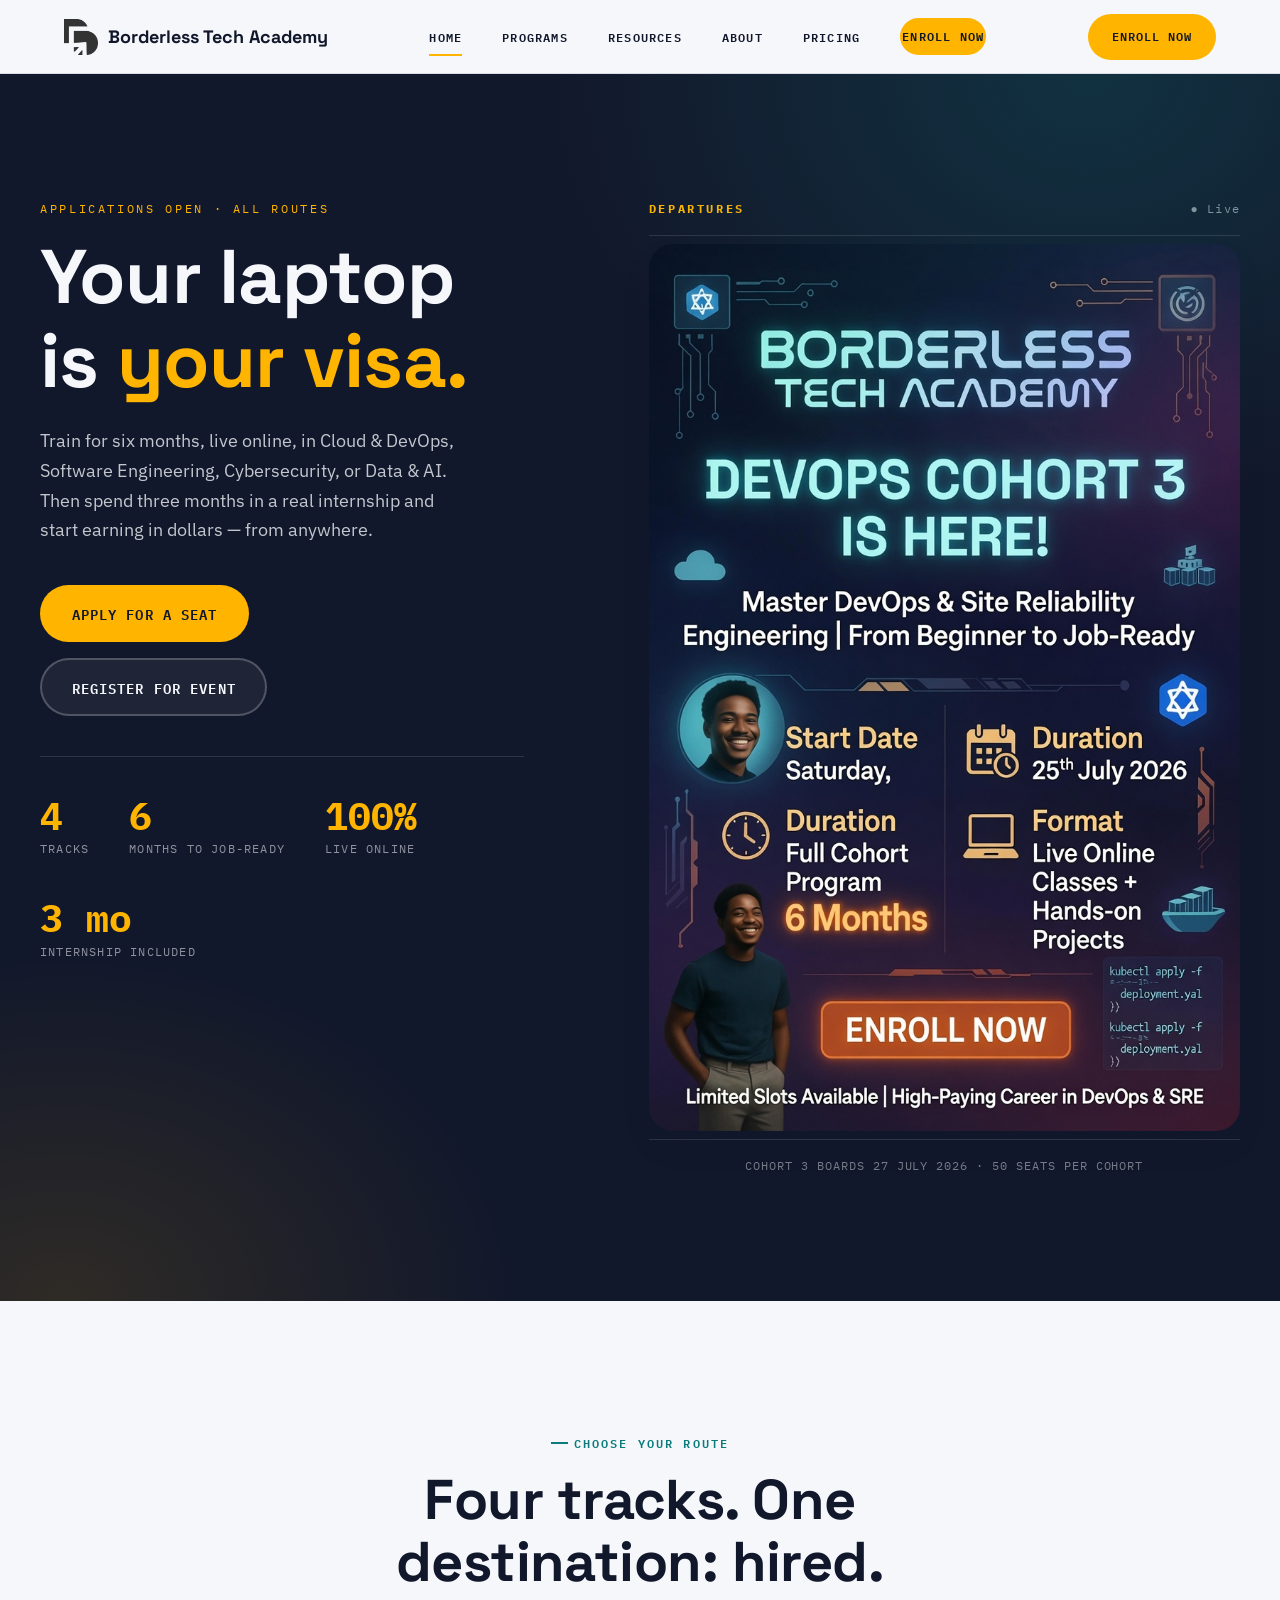
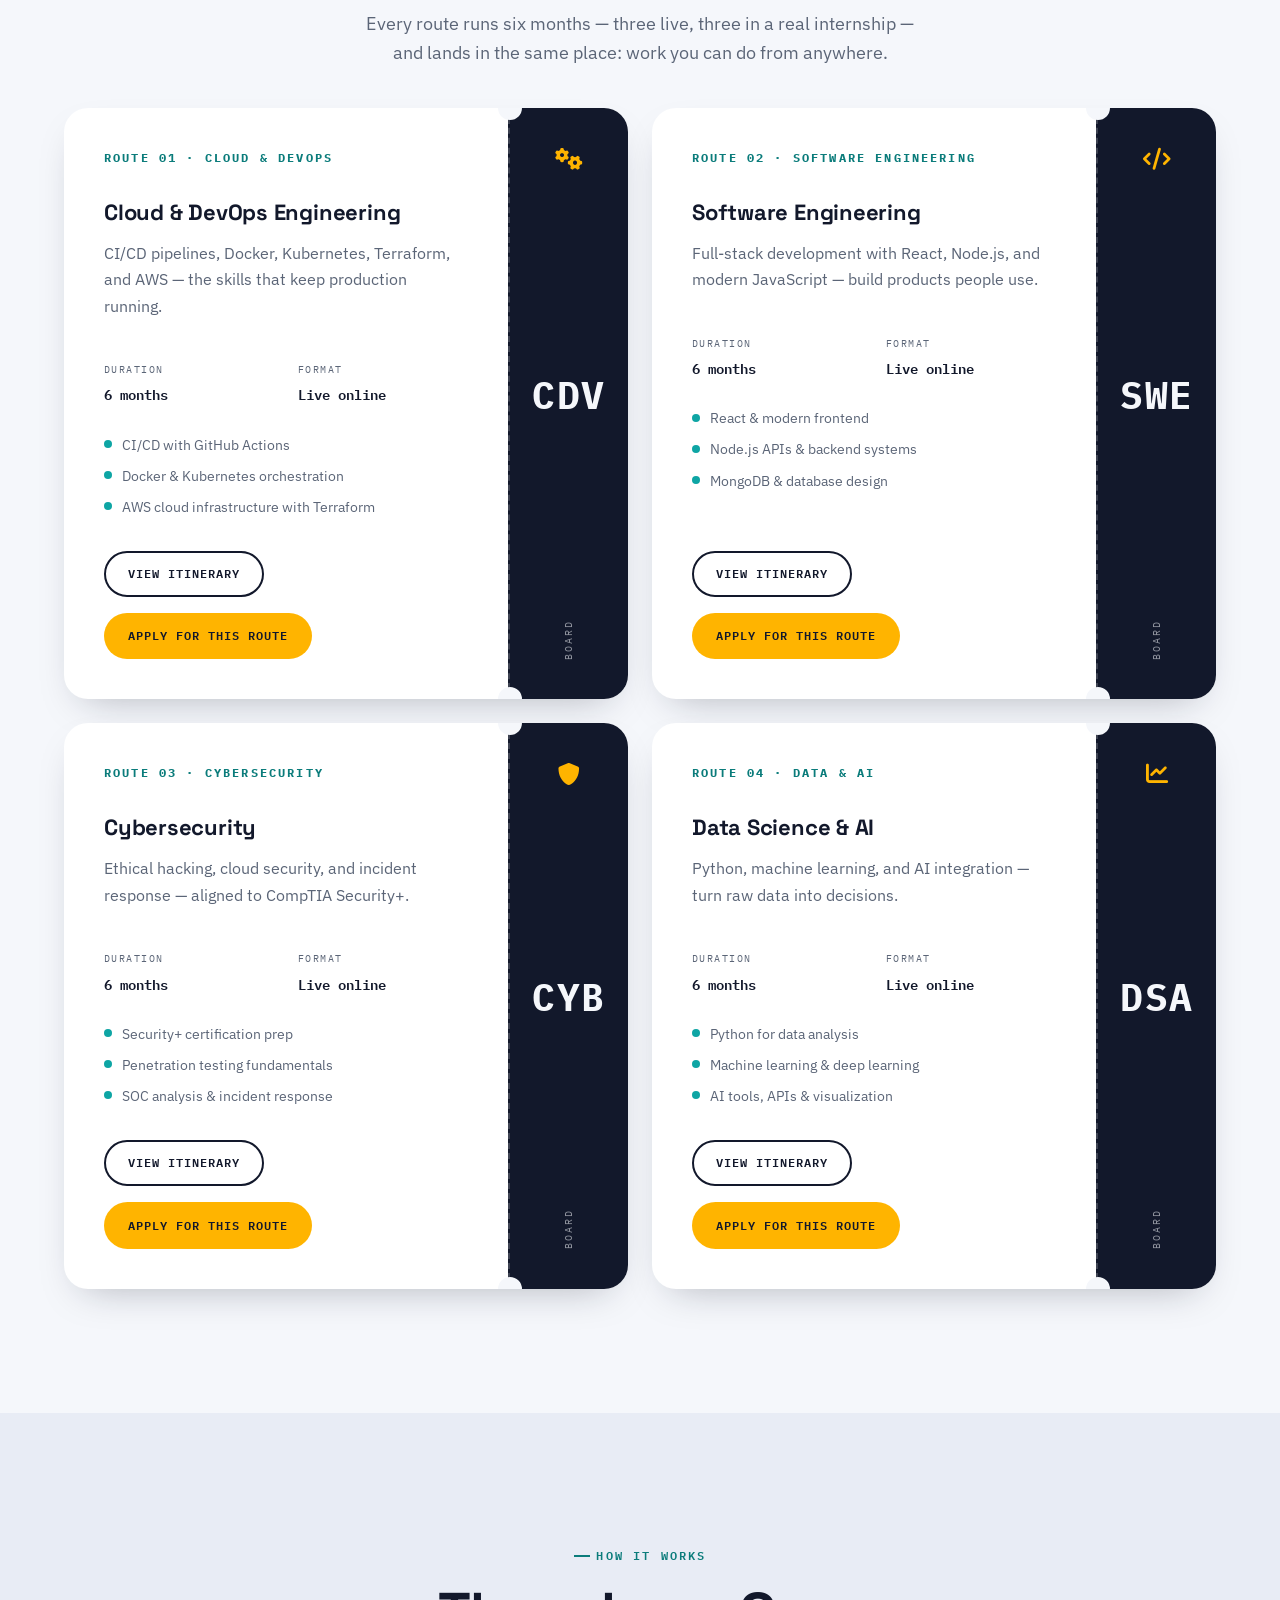
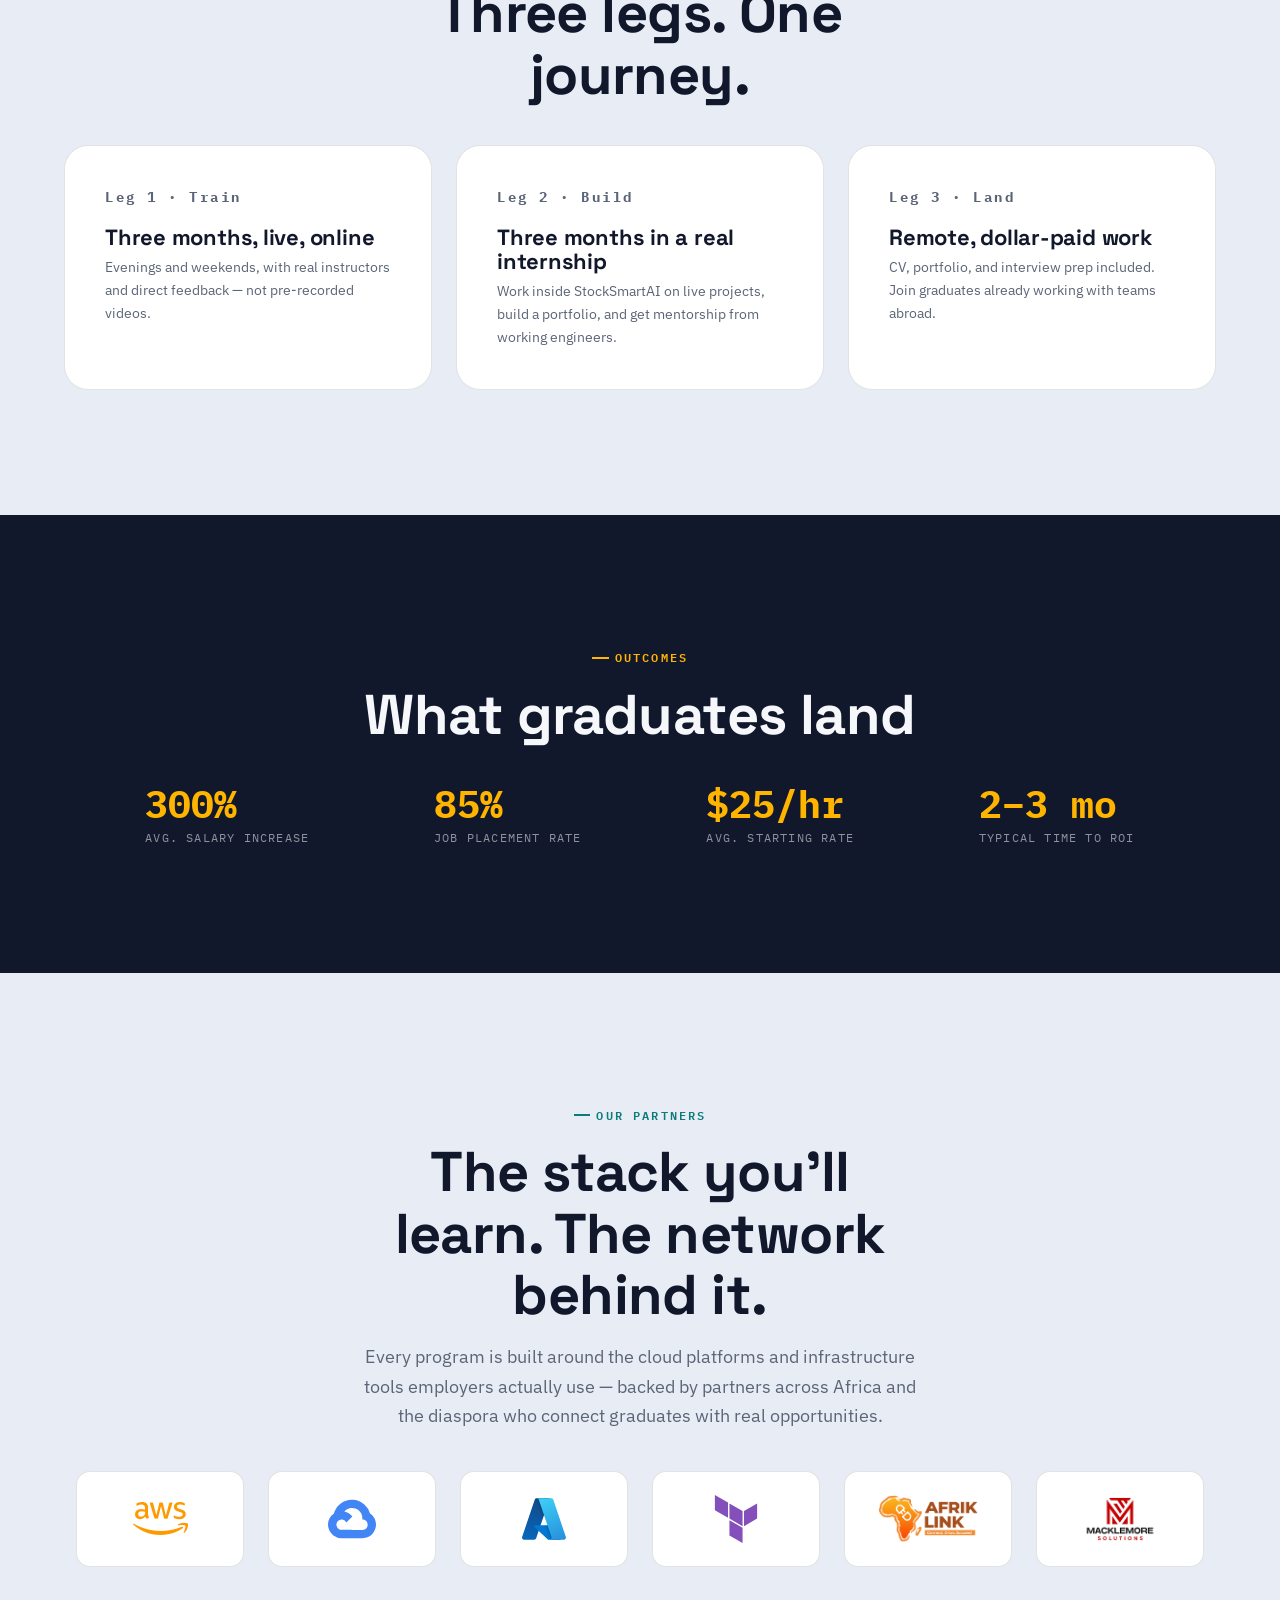
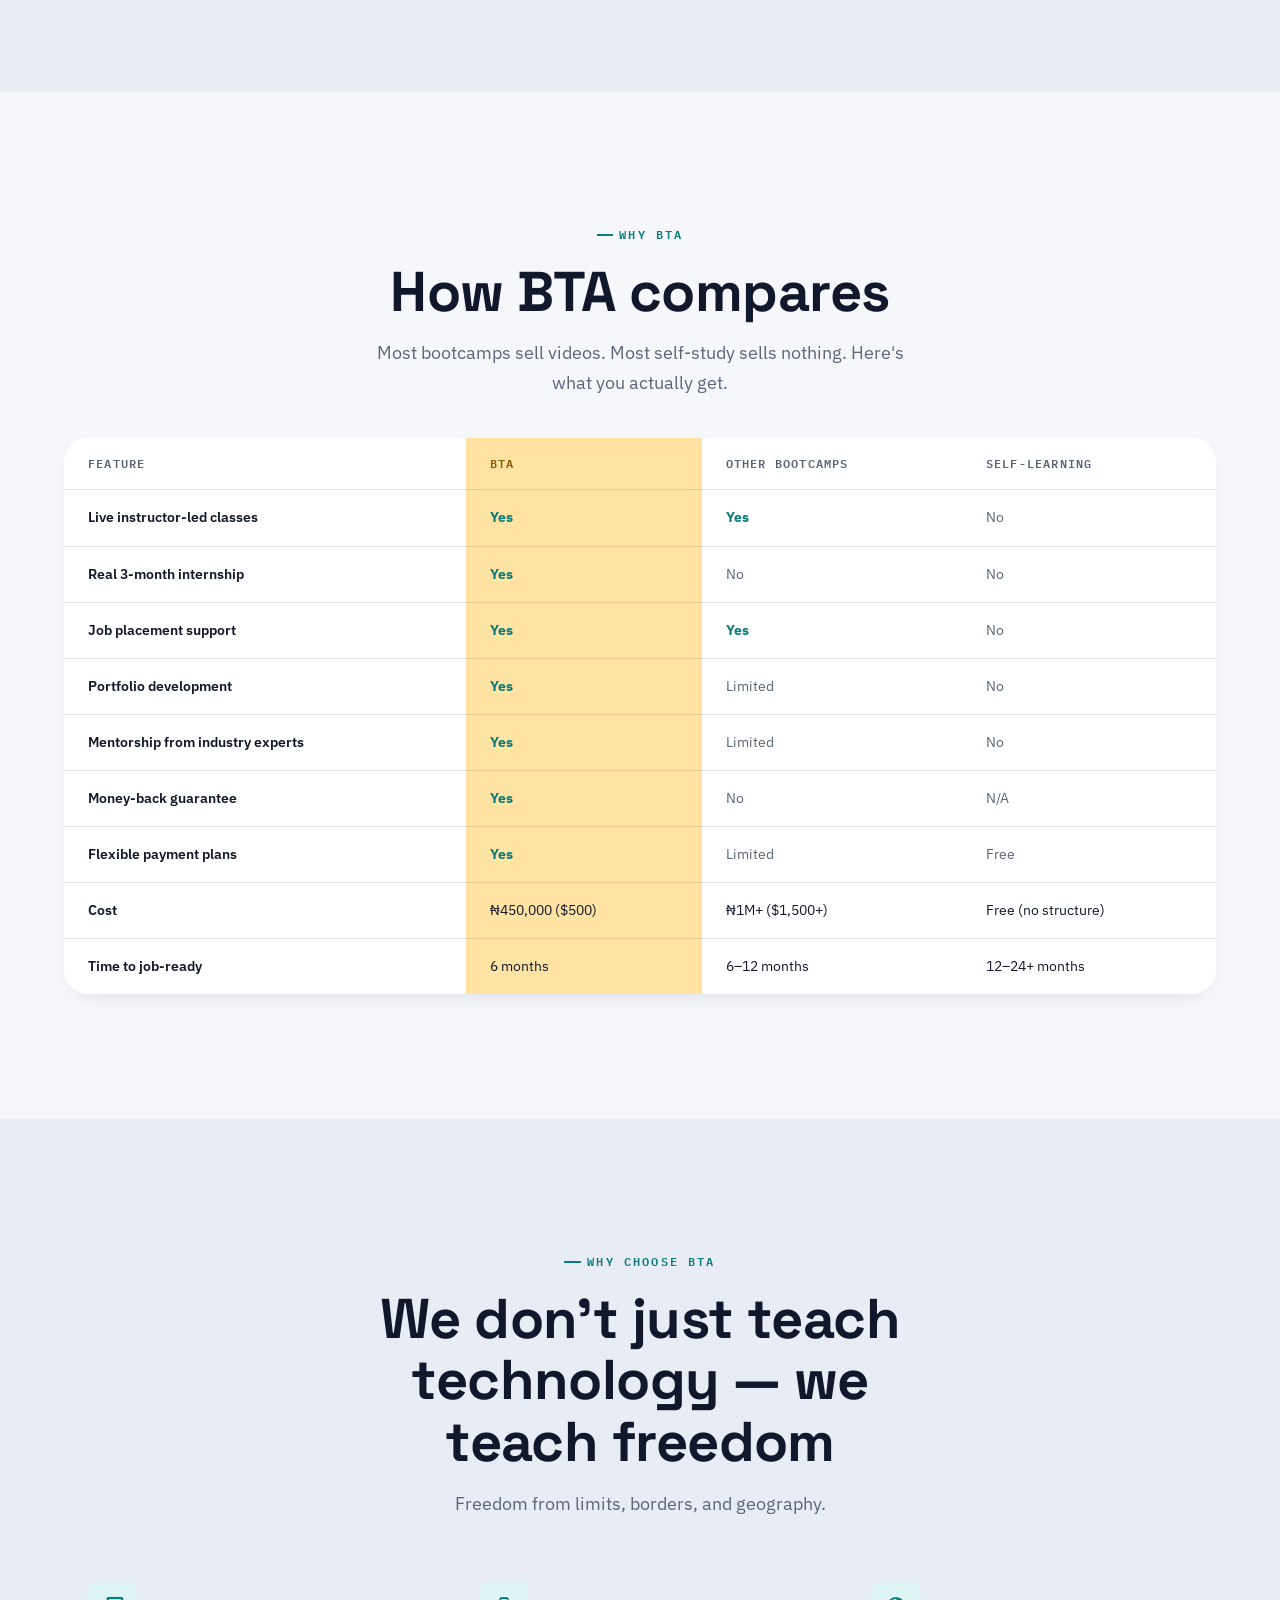
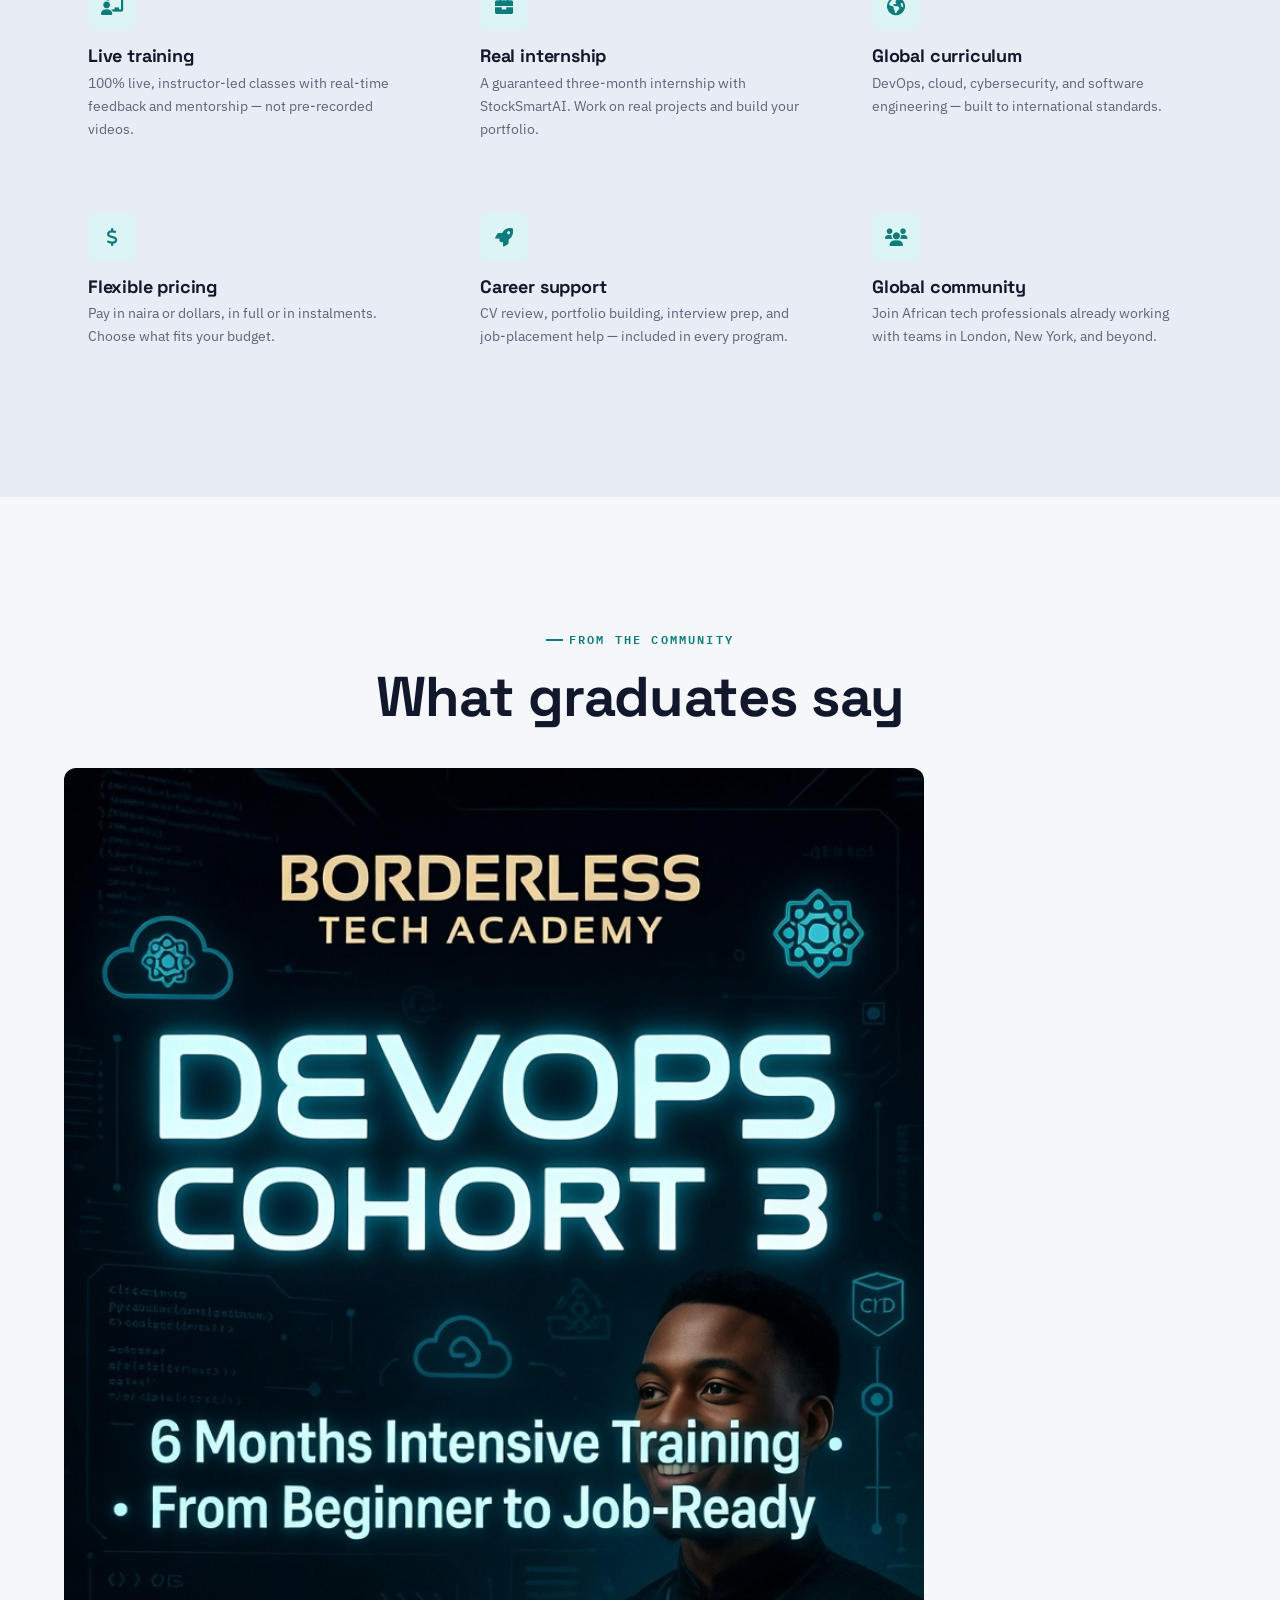
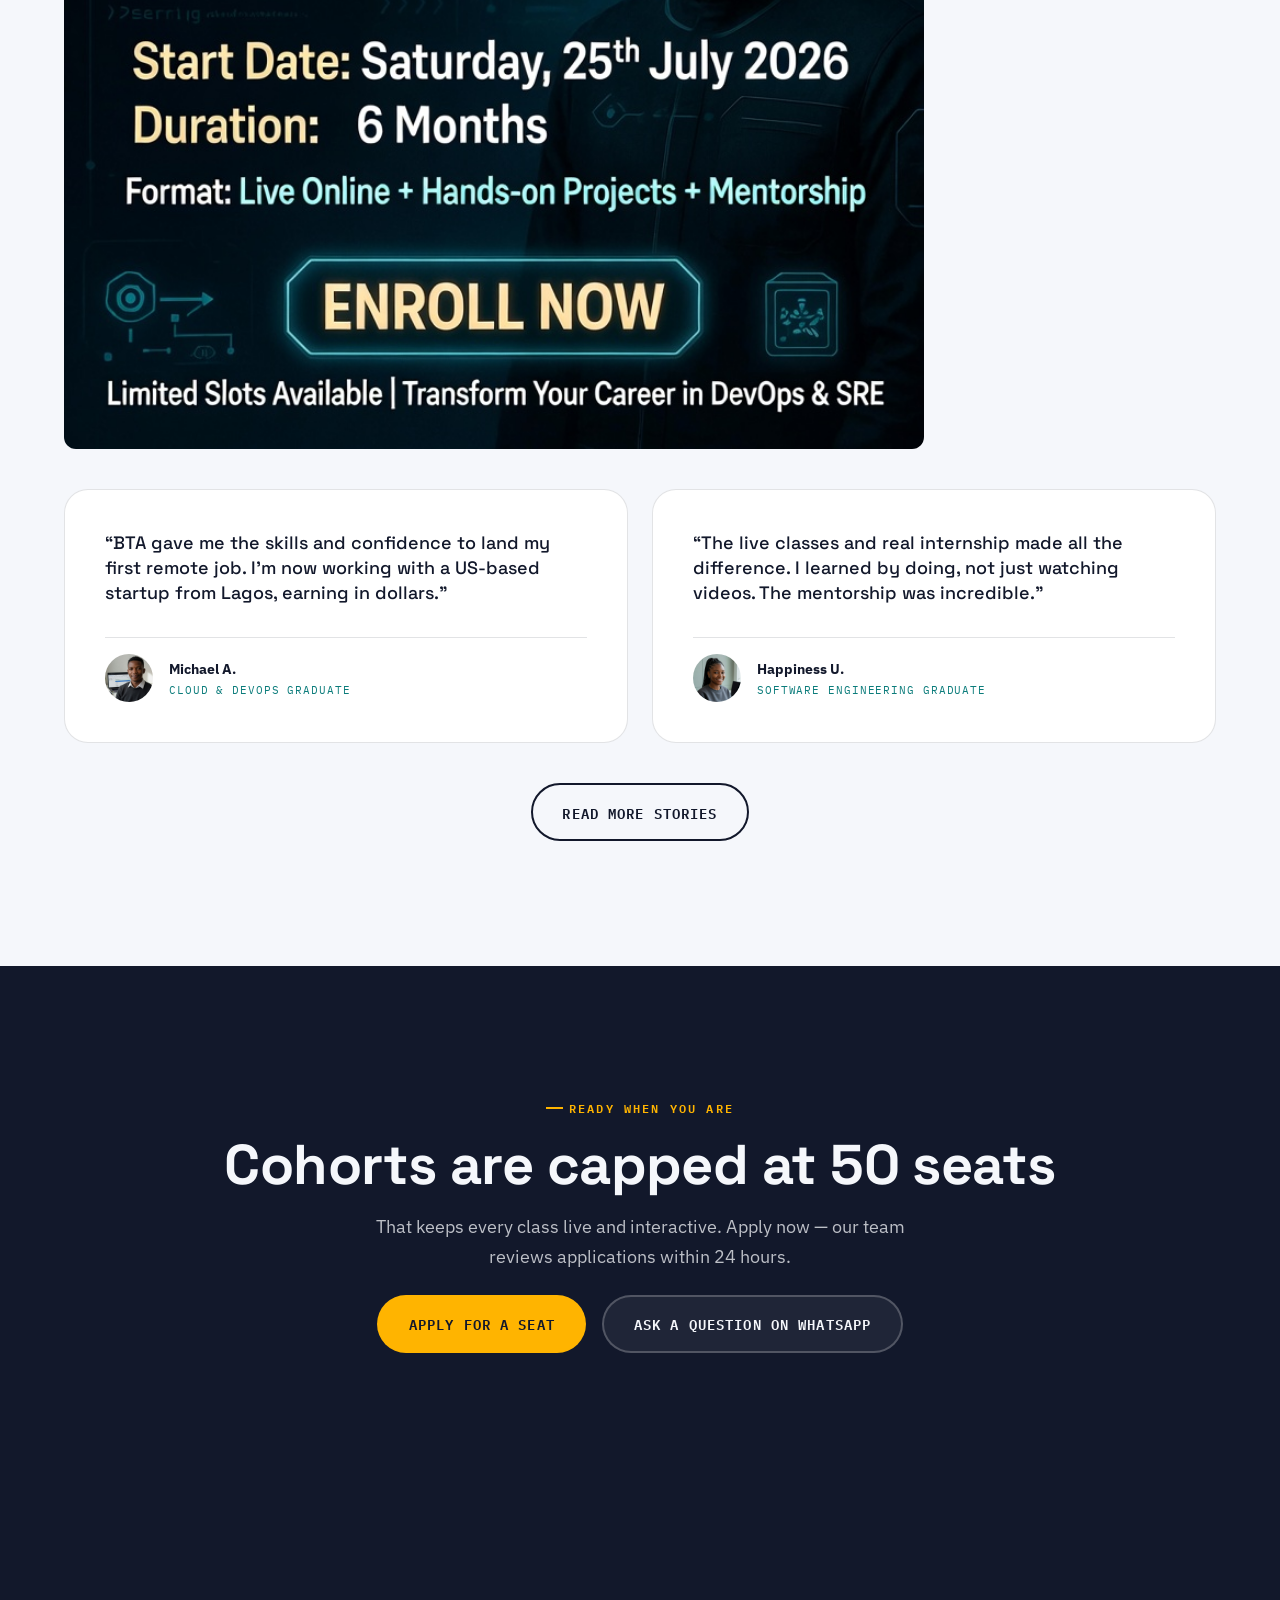
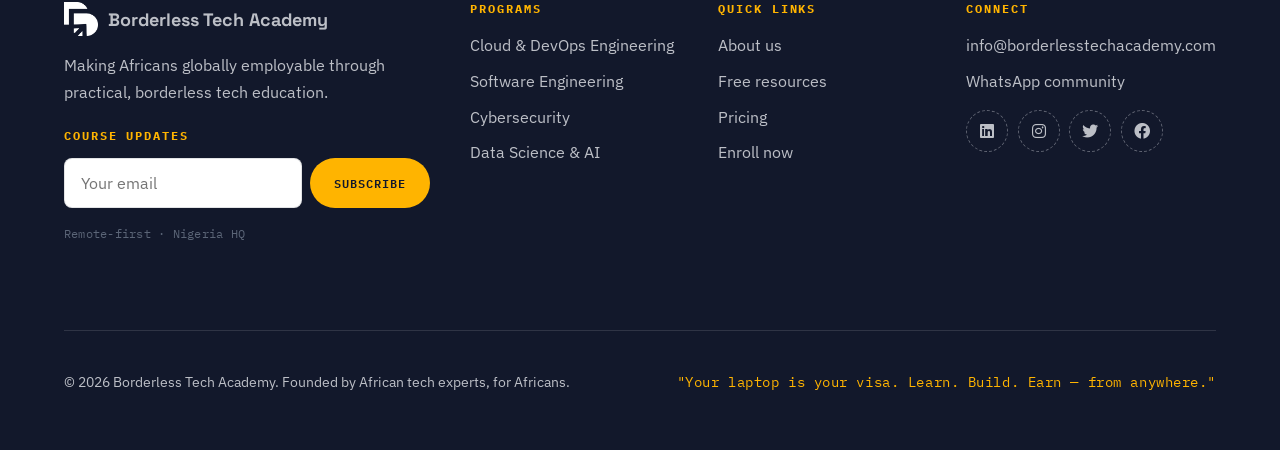
==== commit 27114e75: "added cohort 3 details" ====
--- a/index.html
+++ b/index.html
@@ -32,11 +32,11 @@
             s.parentNode.insertBefore(t, s)
         }(window, document, 'script',
             'https://connect.facebook.net/en_US/fbevents.js');
-        fbq('init', 'YOUR_PIXEL_ID'); // Replace with actual Facebook Pixel ID
+        fbq('init', '2021602998476245');
         fbq('track', 'PageView');
     </script>
     <noscript><img height="1" width="1" style="display:none"
-            src="https://www.facebook.com/tr?id=YOUR_PIXEL_ID&ev=PageView&noscript=1" /></noscript>
+            src="https://www.facebook.com/tr?id=2021602998476245&ev=PageView&noscript=1" /></noscript>
 
     <link rel="preconnect" href="https://fonts.googleapis.com">
     <link rel="preconnect" href="https://fonts.gstatic.com" crossorigin>
@@ -95,7 +95,7 @@
                     <span class="board__title">Departures</span>
                     <span class="board__clock">&#9679; Live</span>
                 </div>
-                <img src="images/webinar-image.jpg" alt="Borderless Tech Academy free masterclass event" loading="eager" width="800" height="450">
+                <img src="images/cohort-3.jpg" alt="Borderless Tech Academy free masterclass event" loading="eager" width="800" height="450">
                 <div class="board__foot">Cohort 3 boards 27 July 2026 &middot; 50 seats per cohort</div>
             </div>
         </div>
@@ -407,6 +407,9 @@
             <div class="section__head section__head--center">
                 <p class="eyebrow">From the community</p>
                 <h2>What graduates say</h2>
+            </div>
+            <div class="reveal" style="text-align:center; margin-bottom: var(--space-lg);">
+                <img src="images/cohort-3-image.jpg" alt="Borderless Tech Academy Cohort 3 graduates" loading="lazy" style="width:100%; max-width:860px; border-radius:12px; object-fit:cover;">
             </div>
             <div class="grid grid--2 reveal">
                 <article class="testimonial">
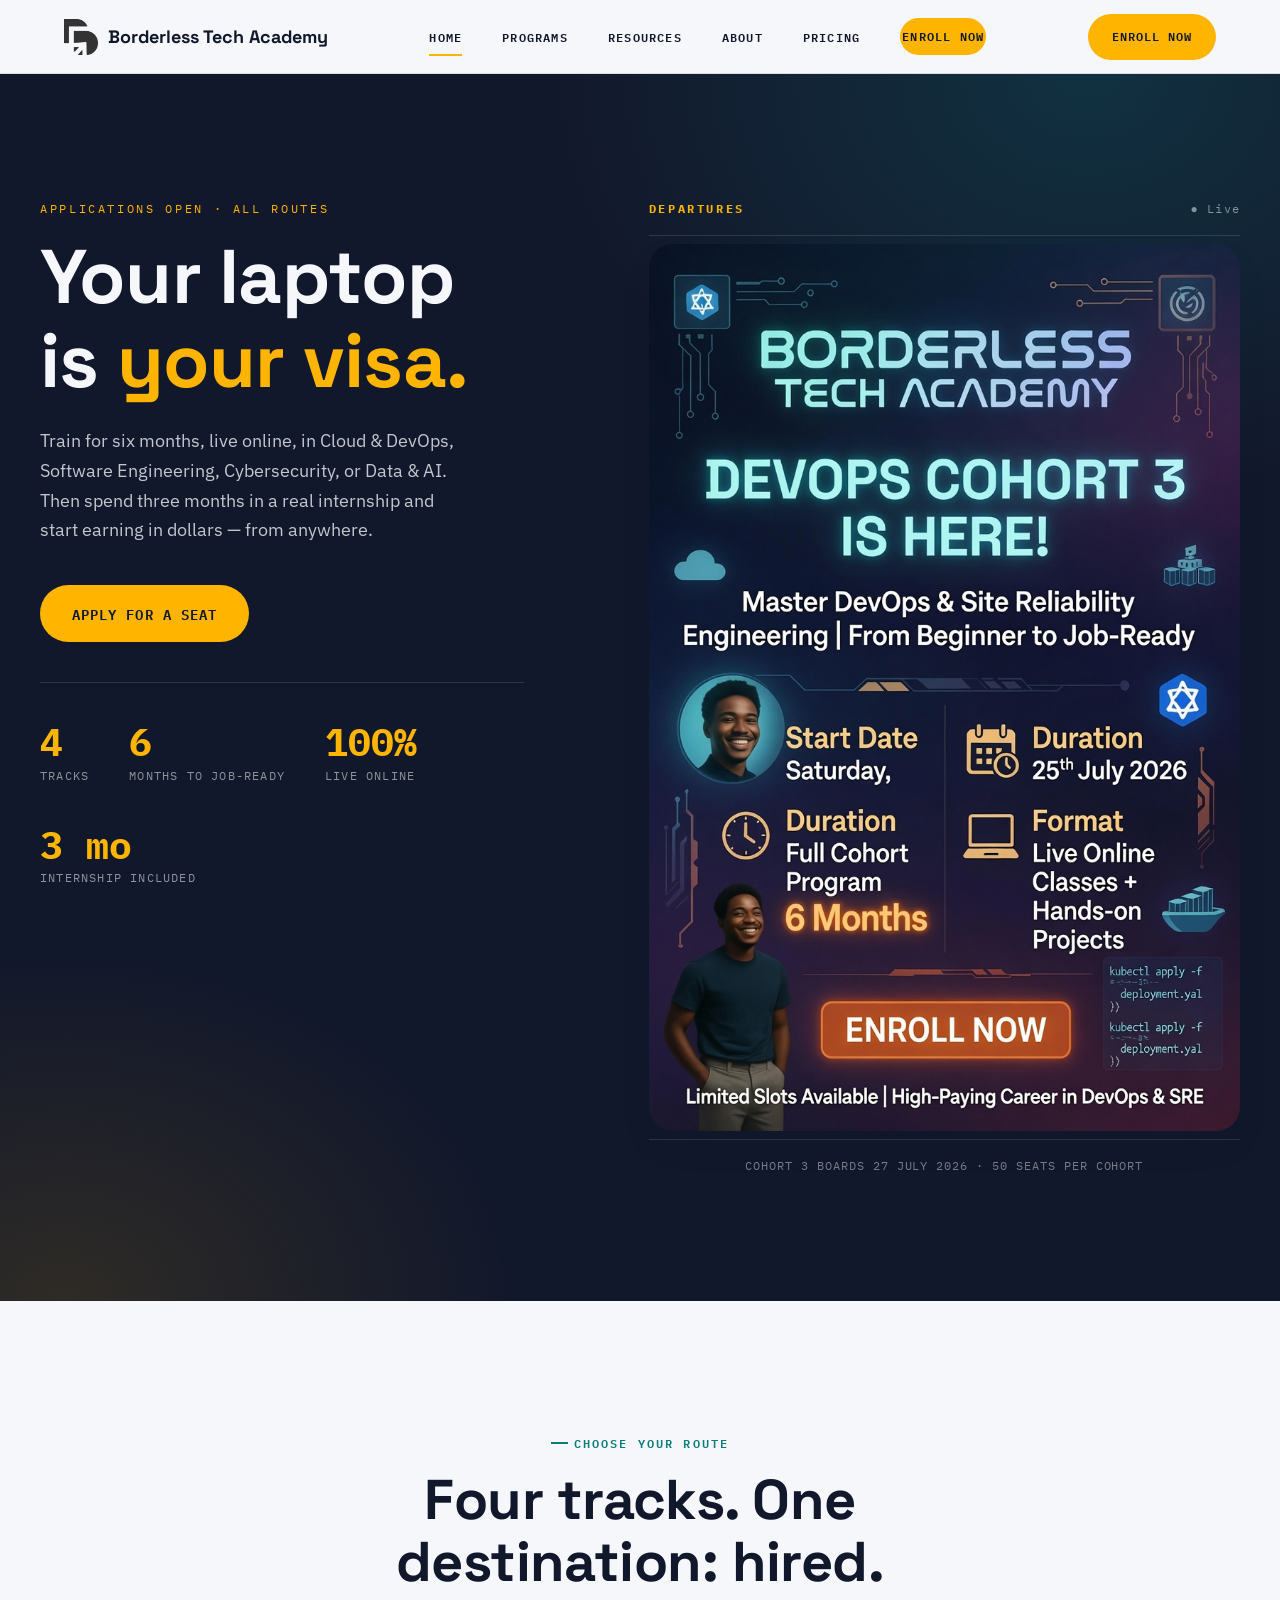
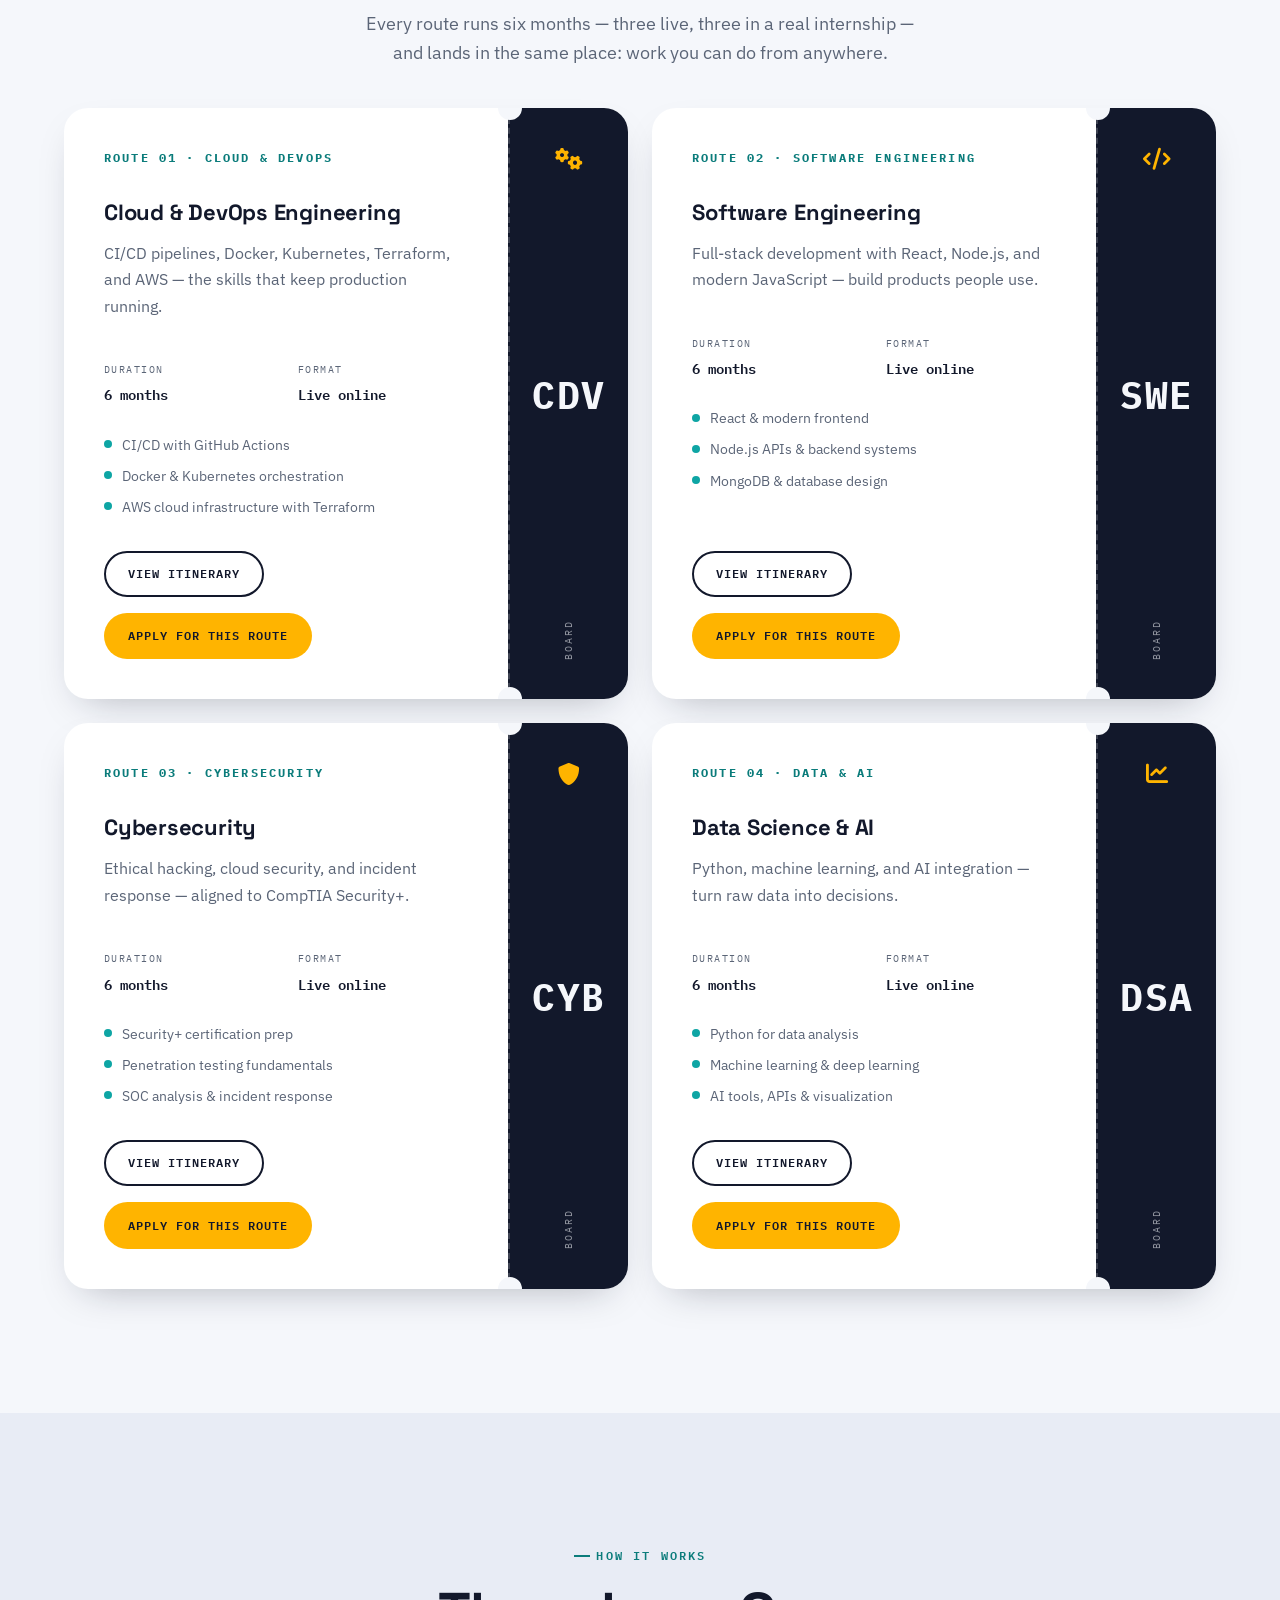
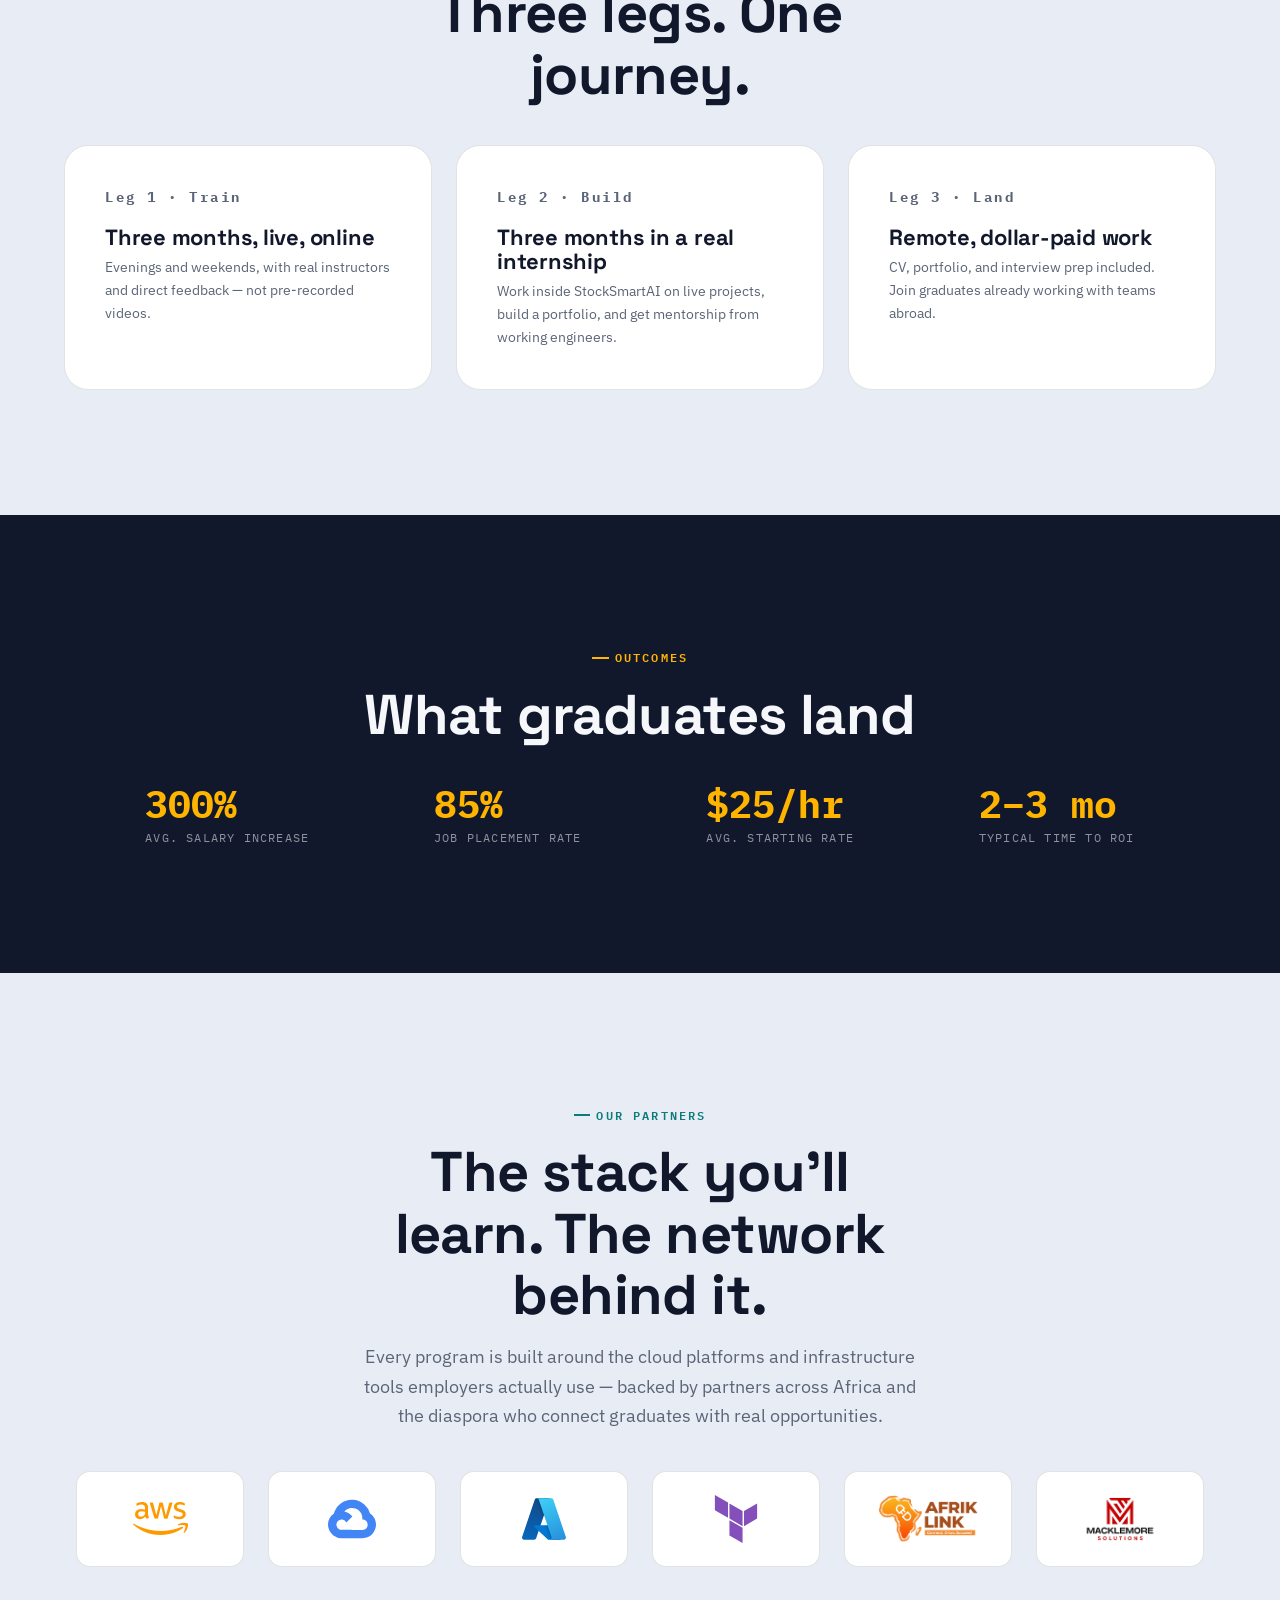
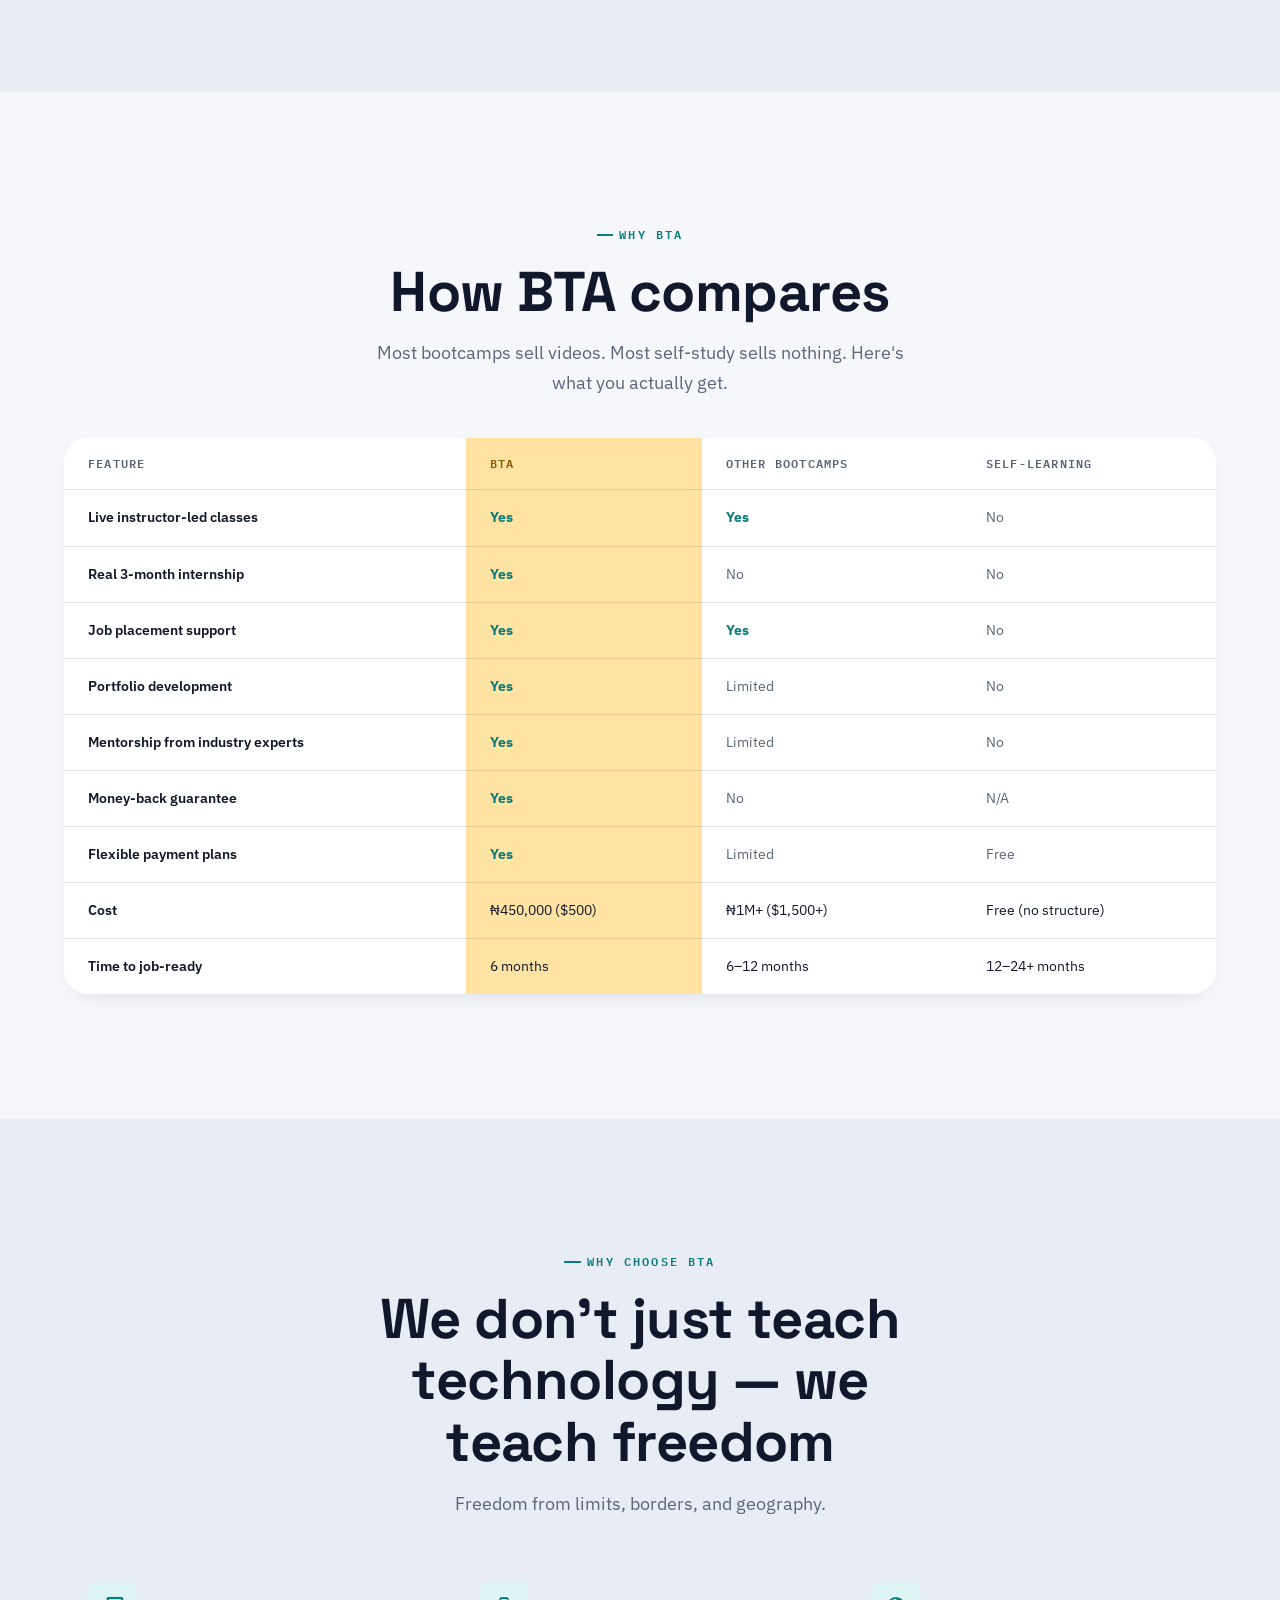
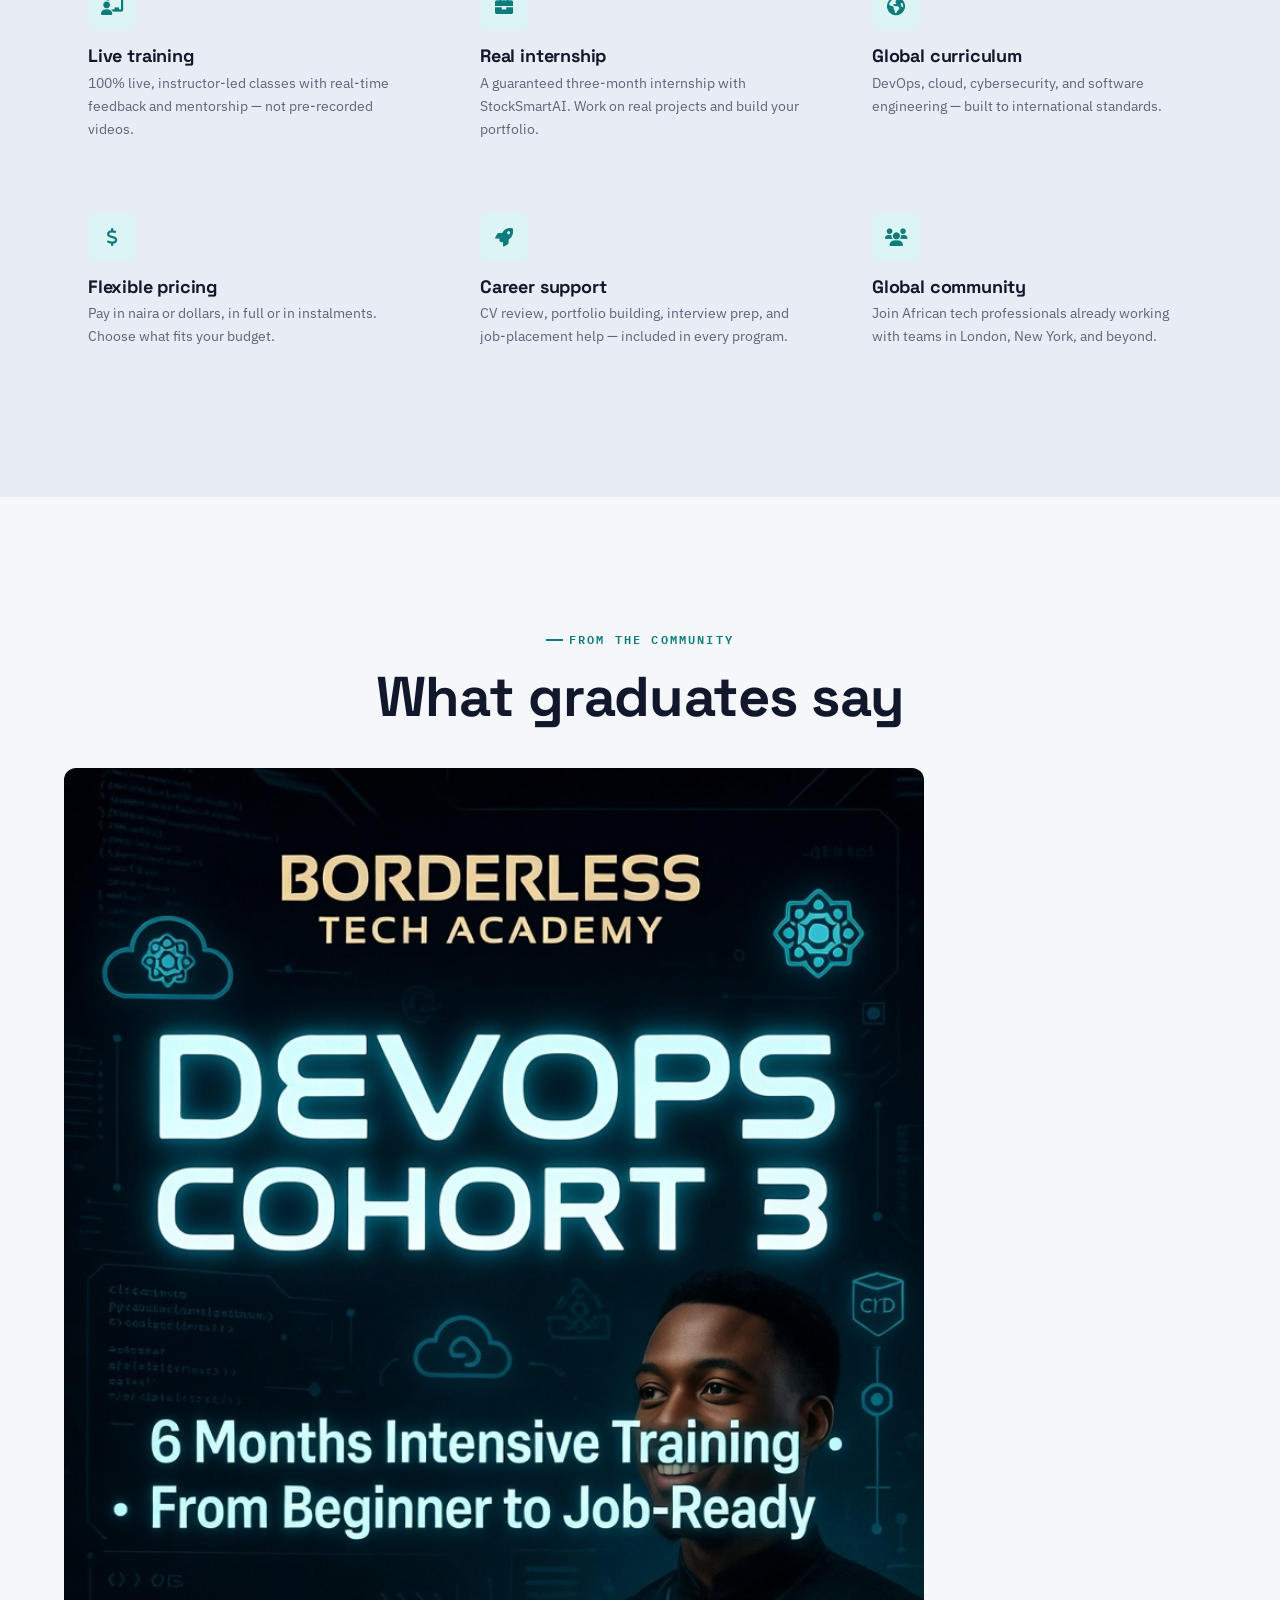
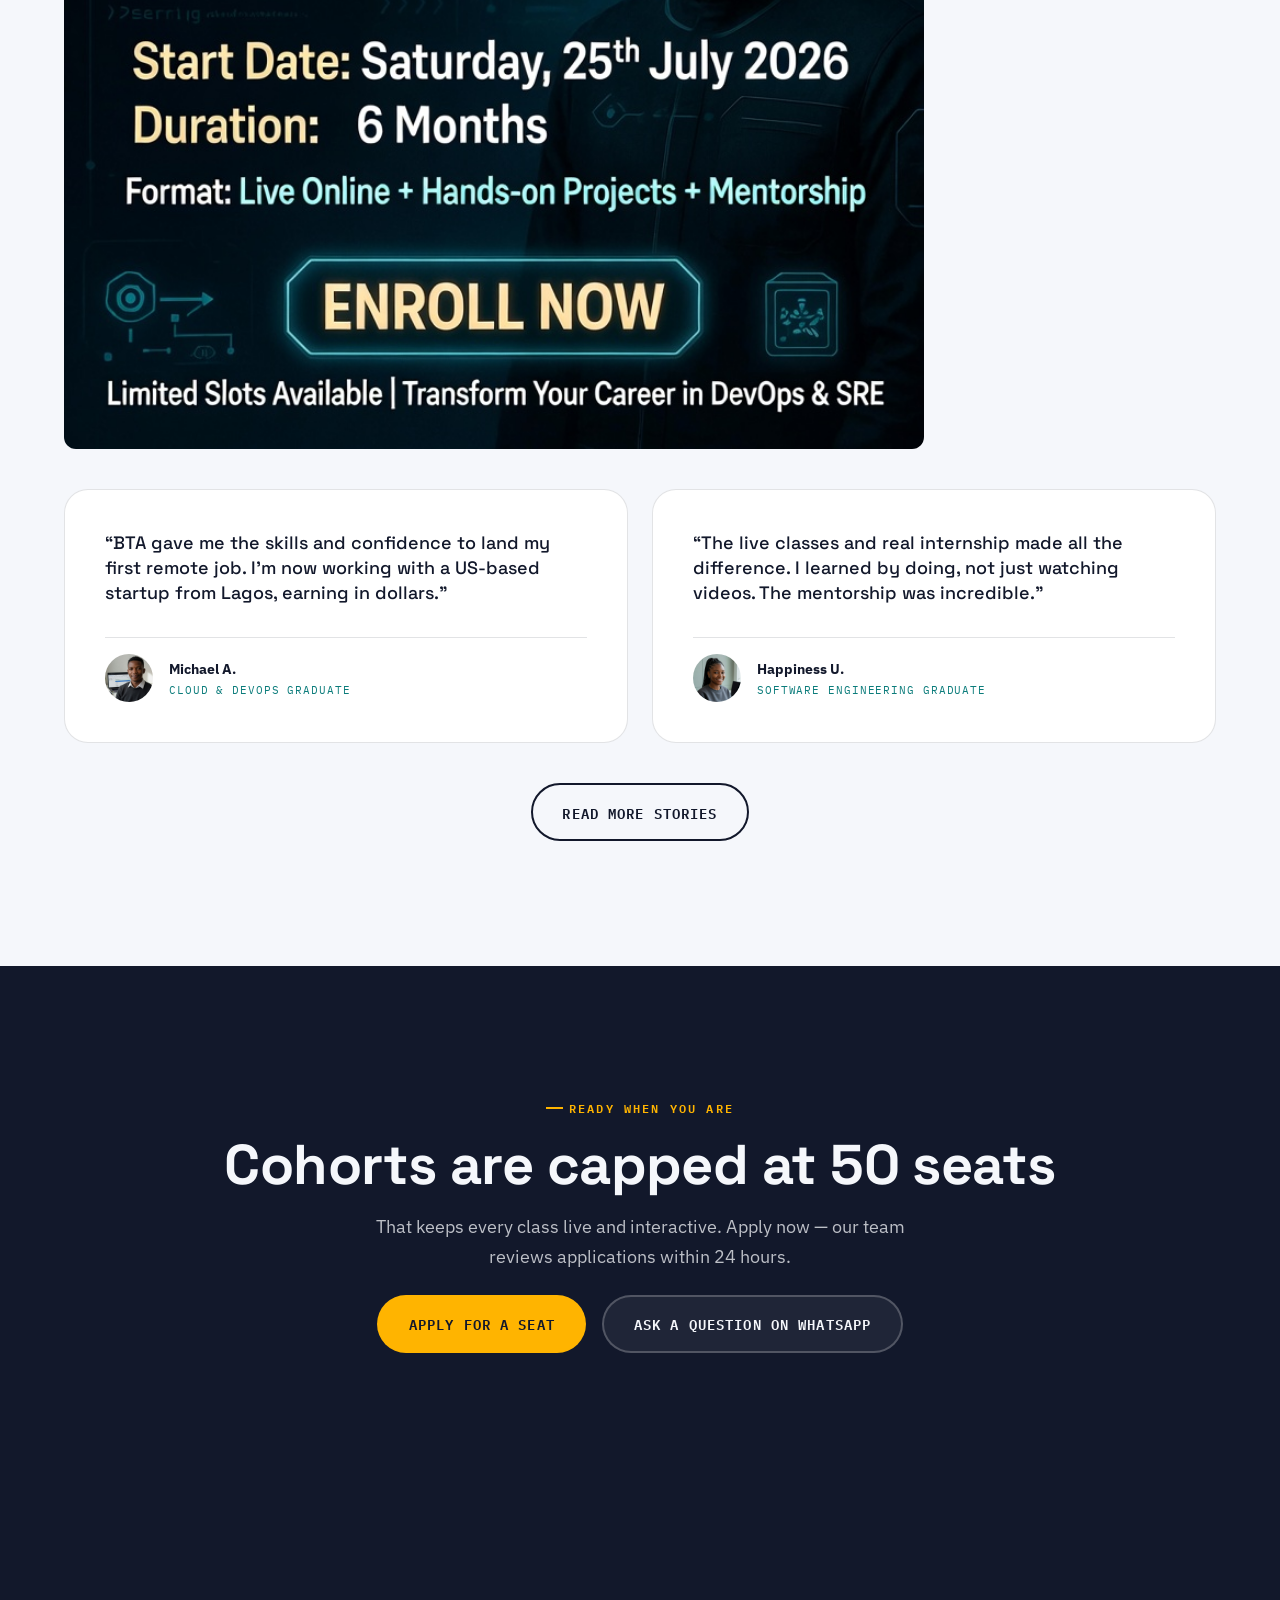
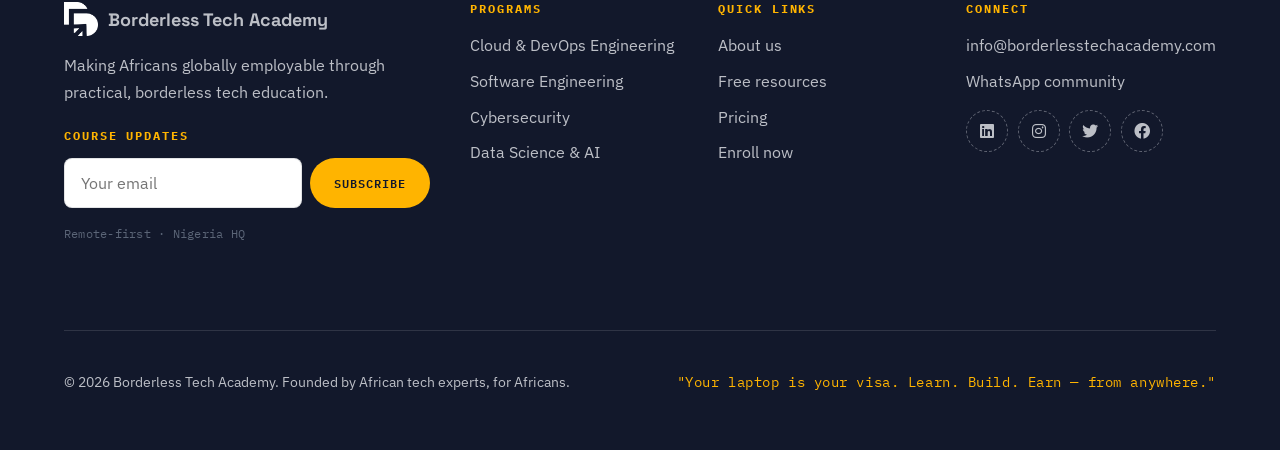
==== commit 111d4350: "removed event registration details" ====
--- a/index.html
+++ b/index.html
@@ -81,7 +81,6 @@
                 <div class="btn-row">
                     <a class="btn btn--primary" href="enroll.html">Apply for a seat</a>
                     <a class="btn btn--secondary" href="programs.html">See the routes</a>
-                    <a href="https://luma.com/event/evt-sG2AywKtLjs02Zl" class="luma-checkout--button btn btn--ghost" data-luma-action="checkout" data-luma-event-id="evt-sG2AywKtLjs02Zl">Register for Event</a>
                 </div>
                 <div class="hero__meta">
                     <div class="hero__meta-item"><span class="num">4</span><span class="label">Tracks</span></div>
